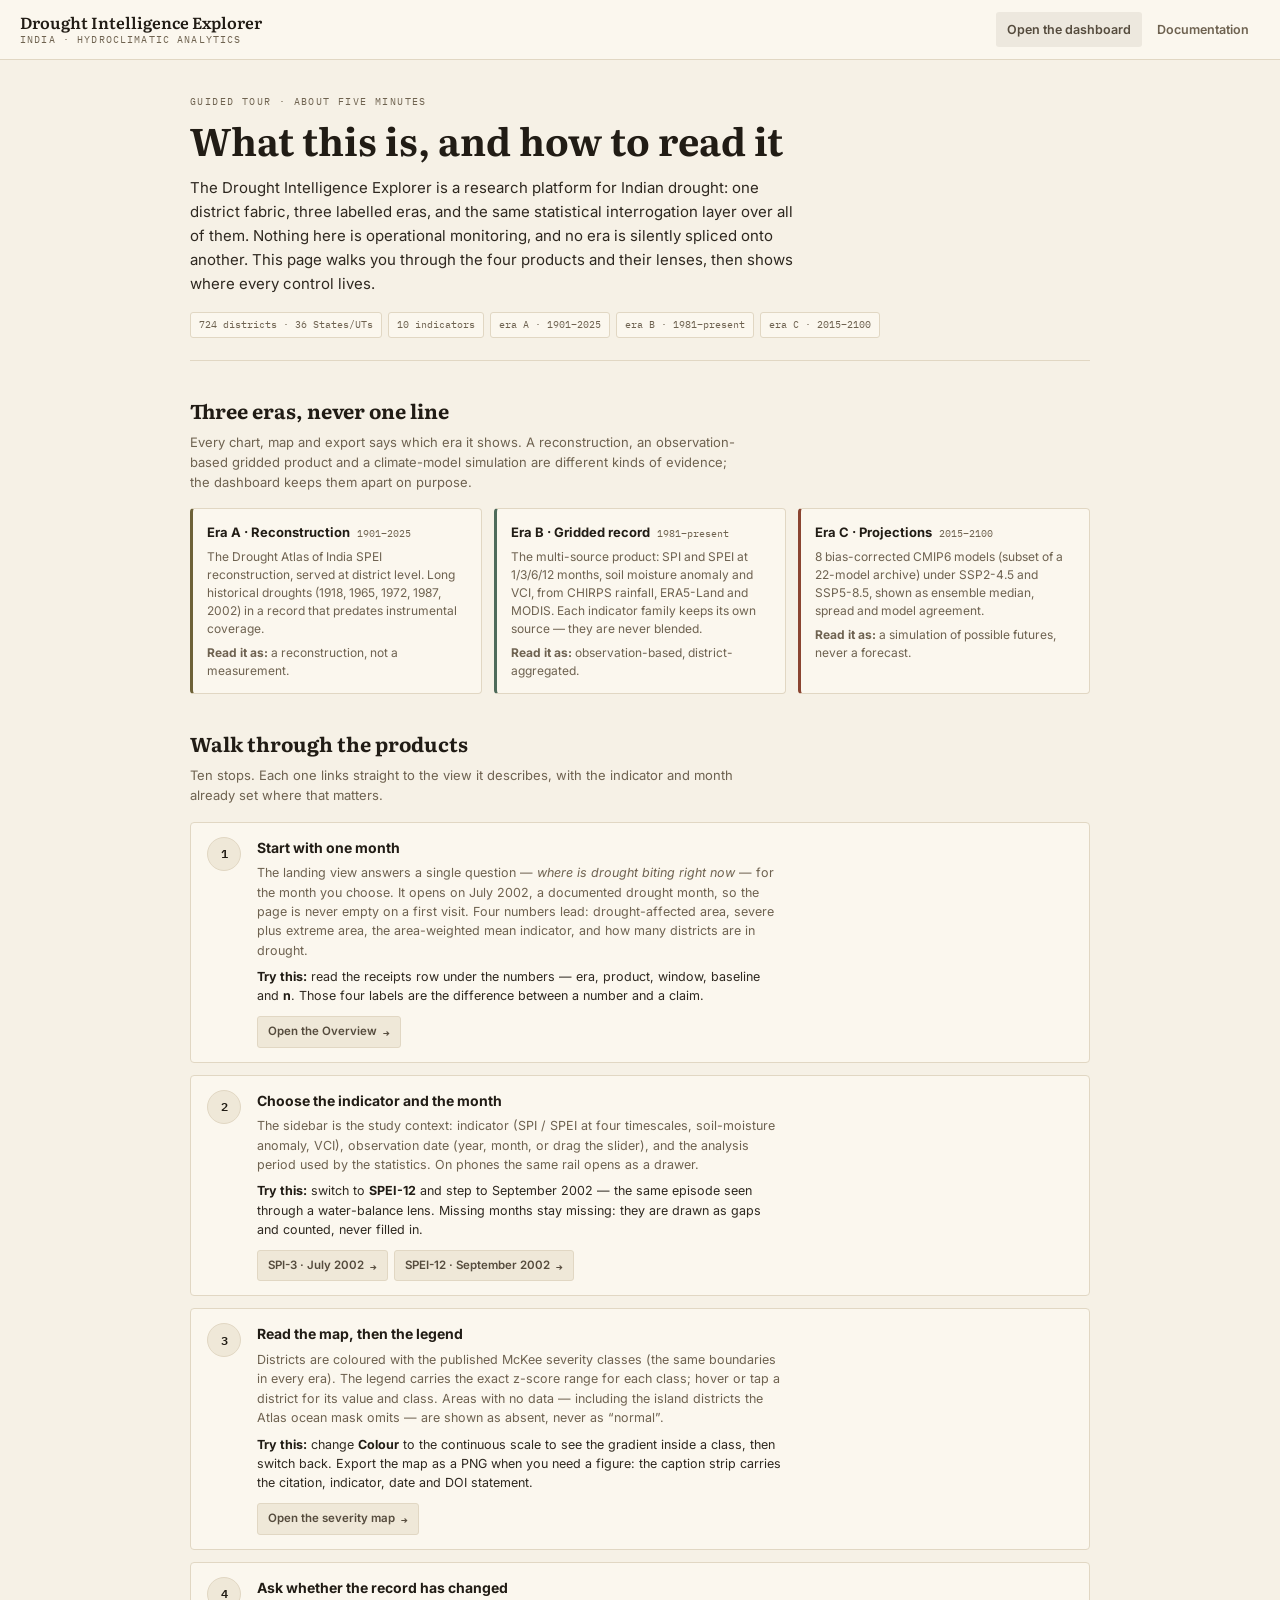
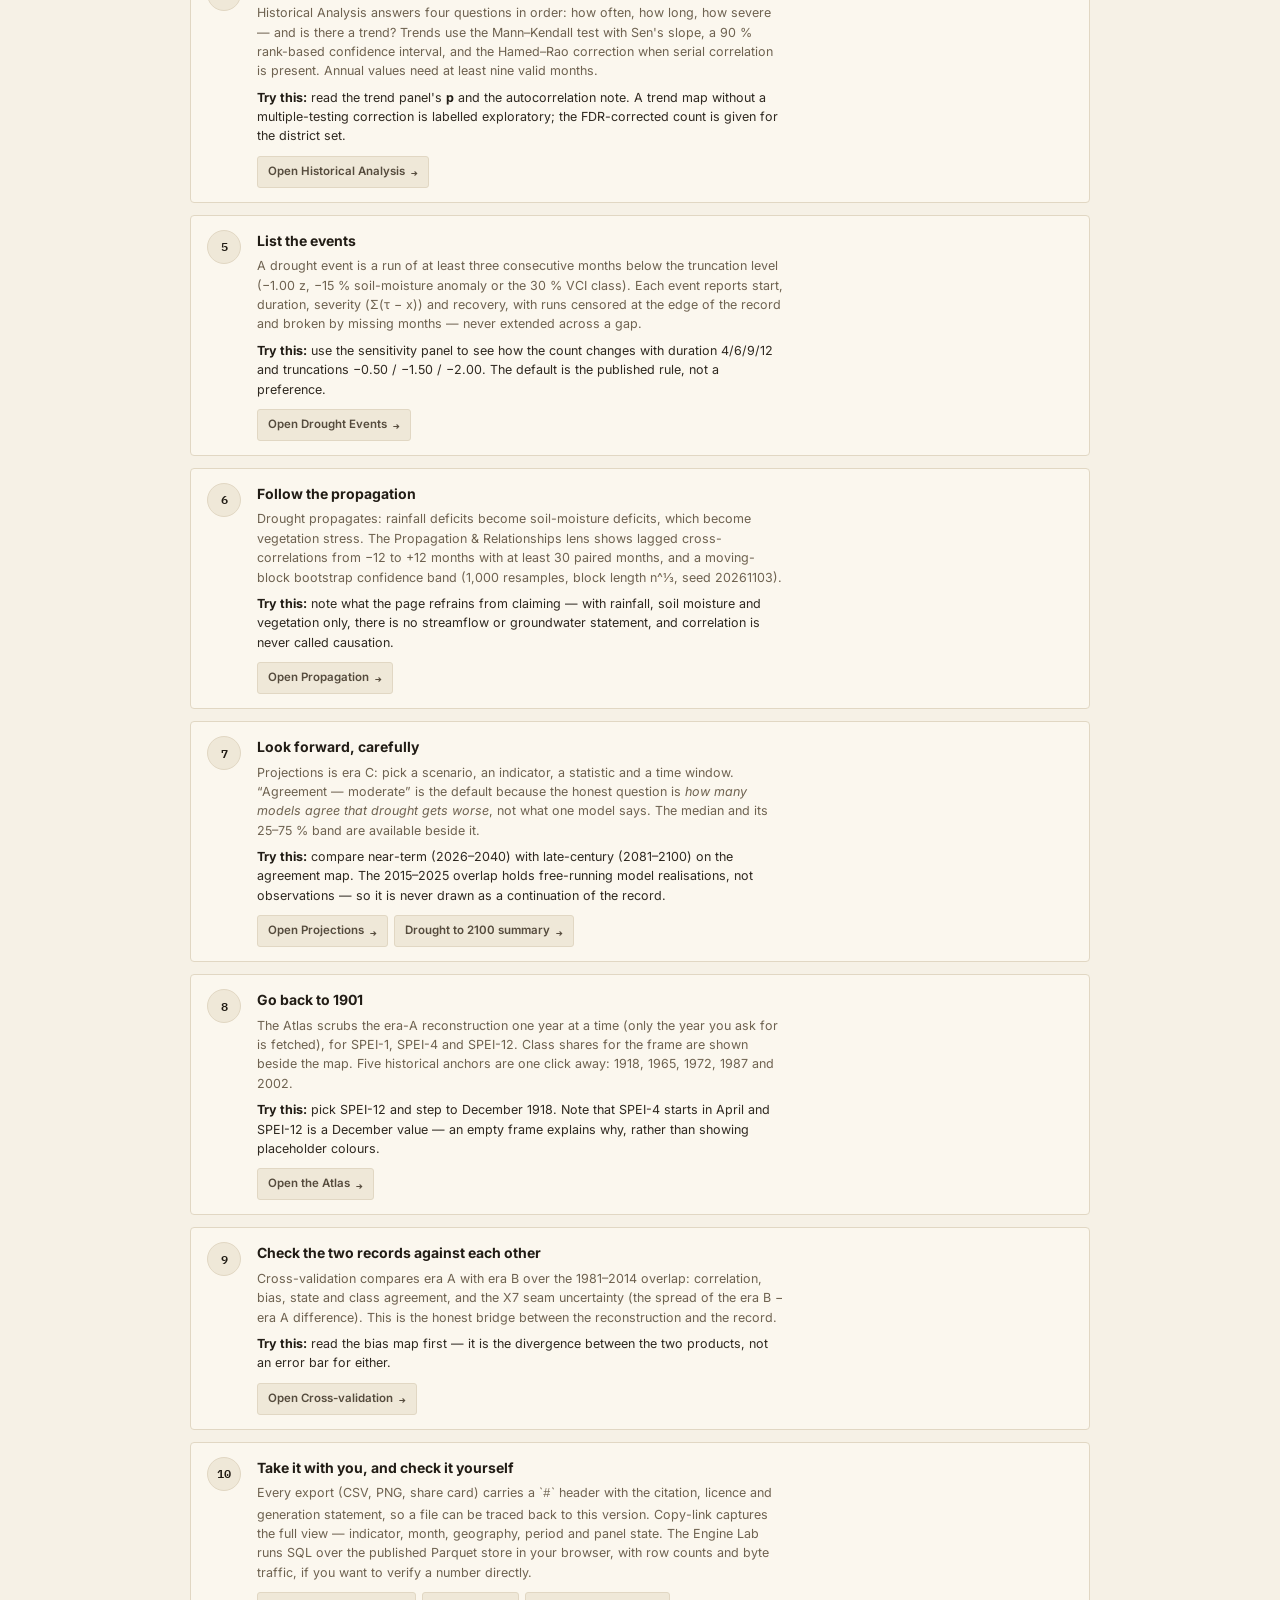
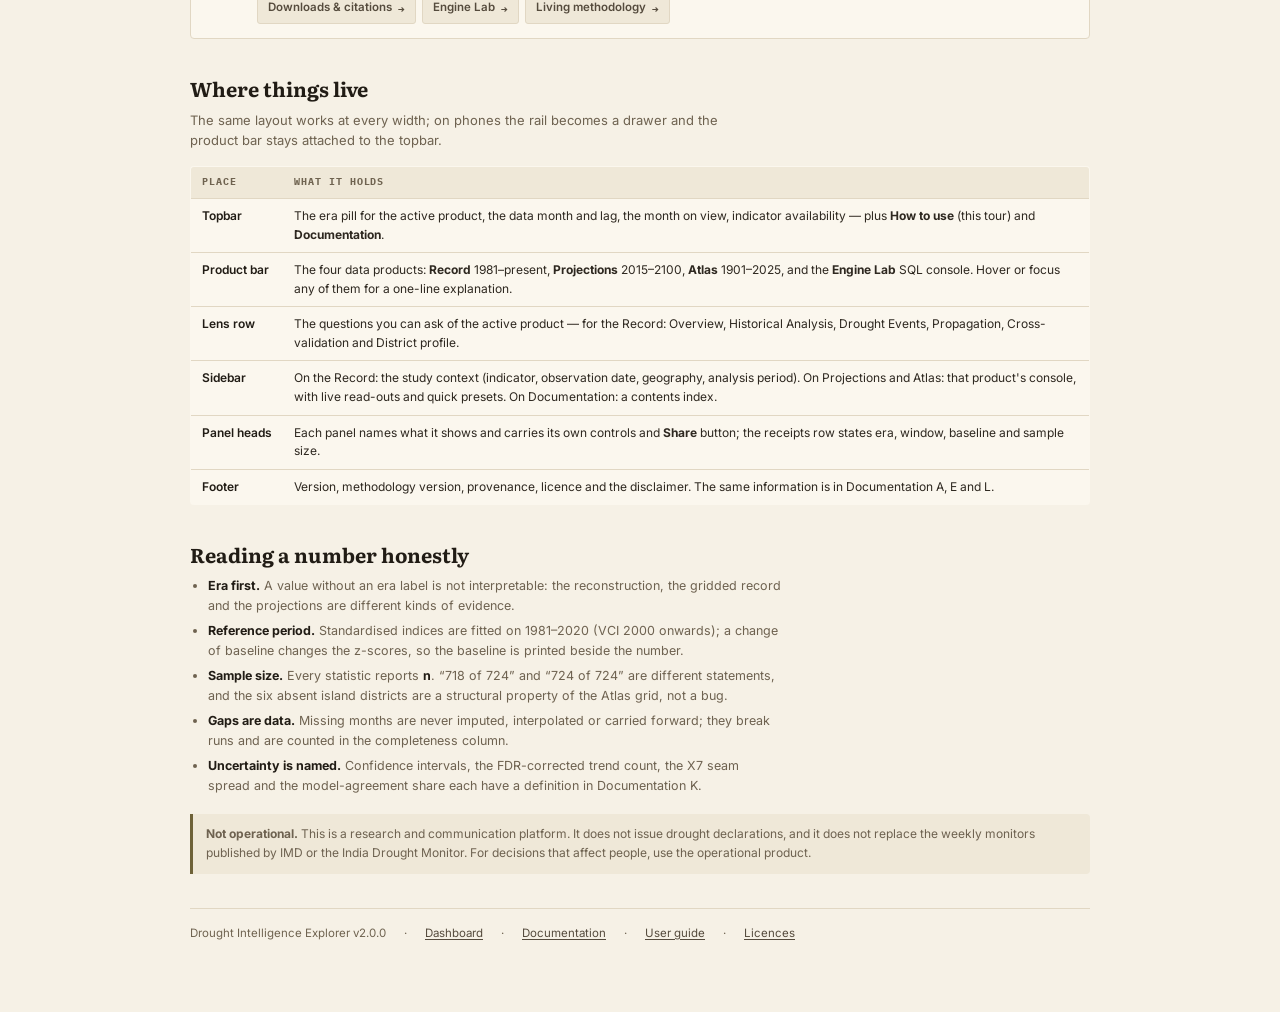
==== tour.html @ a47e1f39 "UX (session 71d): mobile topbar as a fixed 3-column grid so Tour/Docs stay on the title row" ====
<!doctype html>
<html lang="en">
  <head>
    <meta charset="utf-8" />
    <meta
      name="viewport"
      content="width=device-width, initial-scale=1, viewport-fit=cover"
    />
    <title>How to use the Drought Intelligence Explorer — guided tour</title>
    <meta
      name="description"
      content="A five-minute guided tour of the Drought Intelligence Explorer: the three labelled eras, the four products and their lenses, where every control lives, and how to read a number honestly."
    />
    <meta
      name="author"
      content="Ankit Deshmukh, Ph.D. — Pandit Deendayal Energy University"
    />
    <meta name="theme-color" content="#F6F1E6" />
    <link rel="icon" type="image/svg+xml" href="assets/images/favicon.svg" />
    <link rel="preconnect" href="https://fonts.googleapis.com" />
    <link rel="preconnect" href="https://fonts.gstatic.com" crossorigin />
    <link
      href="https://fonts.googleapis.com/css2?family=Inter:wght@400;500;600;700&family=IBM+Plex+Mono:wght@400;500&family=Literata:ital,opsz,wght@0,7..72,400..700;1,7..72,400&display=swap"
      rel="stylesheet"
    />
    <link rel="stylesheet" href="assets/css/style.css?v=2026-11-24i" />
    <style>
      /* Tour-only layout. Tokens, type and colours come from style.css so the
         tour reads as the same product, not a brochure. */
      body.tour-page {
        background: var(--paper, #f6f1e6);
        color: var(--ink);
      }
      .tour-top {
        position: sticky;
        top: 0;
        z-index: 10;
        display: flex;
        align-items: center;
        gap: 14px;
        min-height: 60px;
        padding: 0 20px;
        background: var(--surface);
        border-bottom: 1px solid var(--hairline);
      }
      .tour-brand {
        display: flex;
        flex-direction: column;
        gap: 2px;
        line-height: 1.2;
        text-decoration: none;
        color: inherit;
      }
      .tour-brand b {
        font-family: var(--font-display, var(--serif));
        font-size: 16px;
        font-weight: 600;
        color: var(--ink-strong);
      }
      .tour-brand span {
        font-family: var(--mono);
        font-size: 9.5px;
        letter-spacing: 0.12em;
        text-transform: uppercase;
        color: var(--ink-faint);
      }
      .tour-top nav {
        margin-left: auto;
        display: flex;
        align-items: center;
        gap: 4px;
        flex-wrap: wrap;
        justify-content: flex-end;
      }
      .tour-top nav a {
        padding: 8px 11px;
        border-radius: 3px;
        font-size: 12.5px;
        font-weight: 600;
        color: var(--ink-soft);
        text-decoration: none;
      }
      .tour-top nav a:hover {
        background: var(--accent-soft);
        color: var(--accent-ink);
      }
      .tour-top nav a.primary {
        background: var(--accent-soft);
        color: var(--accent-ink);
      }
      .tour {
        max-width: 940px;
        margin: 0 auto;
        padding: 34px 20px 72px;
      }
      .tour-hero {
        padding-bottom: 22px;
        border-bottom: 1px solid var(--hairline);
      }
      .tour-kicker {
        font-family: var(--mono);
        font-size: 10px;
        letter-spacing: 0.14em;
        text-transform: uppercase;
        color: var(--ink-faint);
      }
      .tour h1 {
        font-family: var(--font-display, var(--serif));
        font-size: clamp(26px, 4vw, 38px);
        line-height: 1.15;
        margin: 8px 0 10px;
        color: var(--ink-strong);
        text-wrap: balance;
      }
      .tour-lead {
        font-size: 15px;
        line-height: 1.6;
        max-width: 68ch;
        color: var(--ink);
        text-wrap: pretty;
      }
      .tour-facts {
        display: flex;
        flex-wrap: wrap;
        gap: 6px;
        margin-top: 16px;
      }
      .tour-fact {
        font-family: var(--mono);
        font-size: 10px;
        padding: 4px 8px;
        border: 1px solid var(--hairline);
        border-radius: 3px;
        background: var(--surface);
        color: var(--ink-soft);
      }
      .tour-h2 {
        font-family: var(--font-display, var(--serif));
        font-size: 20px;
        margin: 34px 0 6px;
        color: var(--ink-strong);
      }
      .tour-sub {
        font-size: 13px;
        line-height: 1.55;
        color: var(--ink-soft);
        max-width: 70ch;
        margin: 0 0 16px;
      }
      /* eras */
      .era-grid {
        display: grid;
        grid-template-columns: repeat(auto-fit, minmax(240px, 1fr));
        gap: 12px;
      }
      .era-card {
        background: var(--surface);
        border: 1px solid var(--hairline);
        border-left: 3px solid var(--era, var(--accent));
        border-radius: var(--radius);
        padding: 13px 14px;
      }
      .era-card h3 {
        display: flex;
        align-items: baseline;
        gap: 7px;
        margin: 0 0 6px;
        font-size: 13px;
        color: var(--ink-strong);
      }
      .era-card .yrs {
        font-family: var(--mono);
        font-size: 10px;
        font-weight: 400;
        color: var(--ink-faint);
      }
      .era-card p {
        margin: 0;
        font-size: 12px;
        line-height: 1.5;
        color: var(--ink-soft);
      }
      .era-card p + p {
        margin-top: 6px;
      }
      /* steps */
      .steps {
        display: grid;
        gap: 12px;
        counter-reset: step;
      }
      .step {
        display: grid;
        grid-template-columns: 38px 1fr;
        gap: 12px;
        padding: 14px 16px;
        background: var(--surface);
        border: 1px solid var(--hairline);
        border-radius: var(--radius);
      }
      .step-n {
        counter-increment: step;
        display: flex;
        align-items: center;
        justify-content: center;
        width: 34px;
        height: 34px;
        border-radius: 50%;
        background: var(--surface-2);
        border: 1px solid var(--hairline);
        font-family: var(--mono);
        font-size: 12px;
        font-weight: 600;
        color: var(--ink-strong);
      }
      .step-n::before {
        content: counter(step);
      }
      .step h3 {
        margin: 0 0 5px;
        font-size: 14px;
        color: var(--ink-strong);
      }
      .step p {
        margin: 0;
        font-size: 12.5px;
        line-height: 1.55;
        color: var(--ink-soft);
        max-width: 66ch;
      }
      .step-try {
        margin-top: 7px !important;
        color: var(--ink) !important;
      }
      .step-try b {
        color: var(--ink-strong);
      }
      .step-links {
        display: flex;
        flex-wrap: wrap;
        gap: 6px;
        margin-top: 10px;
      }
      .step-links a {
        display: inline-flex;
        align-items: center;
        gap: 6px;
        padding: 6px 10px;
        border: 1px solid var(--hairline);
        border-radius: 3px;
        background: var(--surface-2);
        color: var(--accent-ink);
        font-size: 11.5px;
        font-weight: 600;
        text-decoration: none;
      }
      .step-links a:hover {
        background: var(--accent-soft);
        border-color: var(--accent-line, var(--hairline));
      }
      .step-links a::after {
        content: "→";
        font-family: var(--mono);
        font-size: 11px;
      }
      /* tables and lists */
      .tour-table {
        width: 100%;
        border-collapse: collapse;
        font-size: 12px;
        background: var(--surface);
        border: 1px solid var(--hairline);
        border-radius: var(--radius);
        overflow: hidden;
      }
      .tour-table th,
      .tour-table td {
        text-align: left;
        vertical-align: top;
        padding: 8px 11px;
        border-bottom: 1px solid var(--hairline);
      }
      .tour-table th {
        font-family: var(--mono);
        font-size: 9.5px;
        letter-spacing: 0.1em;
        text-transform: uppercase;
        color: var(--ink-faint);
        background: var(--surface-2);
      }
      .tour-table tr:last-child td {
        border-bottom: 0;
      }
      .tour-table td:first-child {
        font-weight: 600;
        color: var(--ink-strong);
        white-space: nowrap;
      }
      .tour-list {
        margin: 0;
        padding-left: 18px;
        font-size: 12.5px;
        line-height: 1.6;
        color: var(--ink-soft);
        max-width: 74ch;
      }
      .tour-list li + li {
        margin-top: 5px;
      }
      .tour-list b {
        color: var(--ink-strong);
      }
      .tour-note {
        margin-top: 18px;
        padding: 11px 13px;
        border-left: 3px solid var(--era-a, #6e6238);
        background: var(--surface-2);
        border-radius: 0 var(--radius) var(--radius) 0;
        font-size: 12px;
        line-height: 1.55;
        color: var(--ink-soft);
      }
      .tour-foot {
        margin-top: 34px;
        padding-top: 16px;
        border-top: 1px solid var(--hairline);
        display: flex;
        flex-wrap: wrap;
        gap: 10px 18px;
        align-items: center;
        font-size: 11.5px;
        color: var(--ink-faint);
      }
      .tour-foot a {
        color: var(--accent-ink);
      }
      @media (max-width: 620px) {
        .tour-top {
          flex-wrap: wrap;
          padding: 8px 14px;
        }
        .tour-top nav {
          width: 100%;
          justify-content: flex-start;
        }
        .tour {
          padding: 22px 14px 54px;
        }
        .step {
          grid-template-columns: 30px 1fr;
          padding: 12px;
        }
        .step-n {
          width: 28px;
          height: 28px;
          font-size: 11px;
        }
      }
    </style>
  </head>
  <body class="tour-page">
    <a class="skip-link" href="#tour">Skip to the tour</a>

    <header class="tour-top">
      <a class="tour-brand" href="index.html">
        <b>Drought Intelligence Explorer</b>
        <span>India · Hydroclimatic Analytics</span>
      </a>
      <nav aria-label="Tour navigation">
        <a class="primary" href="index.html">Open the dashboard</a>
        <a href="index.html#data">Documentation</a>
      </nav>
    </header>

    <main class="tour" id="tour">
      <div class="tour-hero">
        <div class="tour-kicker">Guided tour · about five minutes</div>
        <h1>What this is, and how to read it</h1>
        <p class="tour-lead">
          The Drought Intelligence Explorer is a research platform for Indian
          drought: one district fabric, three labelled eras, and the same
          statistical interrogation layer over all of them. Nothing here is
          operational monitoring, and no era is silently spliced onto another.
          This page walks you through the four products and their lenses, then
          shows where every control lives.
        </p>
        <div class="tour-facts">
          <span class="tour-fact">724 districts · 36 States/UTs</span>
          <span class="tour-fact">10 indicators</span>
          <span class="tour-fact">era A · 1901–2025</span>
          <span class="tour-fact">era B · 1981–present</span>
          <span class="tour-fact">era C · 2015–2100</span>
        </div>
      </div>

      <h2 class="tour-h2">Three eras, never one line</h2>
      <p class="tour-sub">
        Every chart, map and export says which era it shows. A reconstruction, an
        observation-based gridded product and a climate-model simulation are
        different kinds of evidence; the dashboard keeps them apart on purpose.
      </p>
      <div class="era-grid">
        <div class="era-card" style="--era: #6e6238">
          <h3>Era A · Reconstruction <span class="yrs">1901–2025</span></h3>
          <p>
            The Drought Atlas of India SPEI reconstruction, served at district
            level. Long historical droughts (1918, 1965, 1972, 1987, 2002) in a
            record that predates instrumental coverage.
          </p>
          <p><b>Read it as:</b> a reconstruction, not a measurement.</p>
        </div>
        <div class="era-card" style="--era: #4e6b5a">
          <h3>Era B · Gridded record <span class="yrs">1981–present</span></h3>
          <p>
            The multi-source product: SPI and SPEI at 1/3/6/12 months, soil
            moisture anomaly and VCI, from CHIRPS rainfall, ERA5-Land and MODIS.
            Each indicator family keeps its own source — they are never blended.
          </p>
          <p><b>Read it as:</b> observation-based, district-aggregated.</p>
        </div>
        <div class="era-card" style="--era: #8a4430">
          <h3>Era C · Projections <span class="yrs">2015–2100</span></h3>
          <p>
            8 bias-corrected CMIP6 models (subset of a 22-model archive) under SSP2-4.5 and SSP5-8.5, shown as
            ensemble median, spread and model agreement.
          </p>
          <p><b>Read it as:</b> a simulation of possible futures, never a forecast.</p>
        </div>
      </div>

      <h2 class="tour-h2">Walk through the products</h2>
      <p class="tour-sub">
        Ten stops. Each one links straight to the view it describes, with the
        indicator and month already set where that matters.
      </p>

      <div class="steps">
        <article class="step">
          <div class="step-n" aria-hidden="true"></div>
          <div>
            <h3>Start with one month</h3>
            <p>
              The landing view answers a single question — <i>where is drought
              biting right now</i> — for the month you choose. It opens on July
              2002, a documented drought month, so the page is never empty on a
              first visit. Four numbers lead: drought-affected area, severe plus
              extreme area, the area-weighted mean indicator, and how many
              districts are in drought.
            </p>
            <p class="step-try">
              <b>Try this:</b> read the receipts row under the numbers — era,
              product, window, baseline and <b>n</b>. Those four labels are the
              difference between a number and a claim.
            </p>
            <div class="step-links">
              <a href="index.html#overview">Open the Overview</a>
            </div>
          </div>
        </article>

        <article class="step">
          <div class="step-n" aria-hidden="true"></div>
          <div>
            <h3>Choose the indicator and the month</h3>
            <p>
              The sidebar is the study context: indicator (SPI / SPEI at four
              timescales, soil-moisture anomaly, VCI), observation date (year,
              month, or drag the slider), and the analysis period used by the
              statistics. On phones the same rail opens as a drawer.
            </p>
            <p class="step-try">
              <b>Try this:</b> switch to <b>SPEI-12</b> and step to September
              2002 — the same episode seen through a water-balance lens. Missing
              months stay missing: they are drawn as gaps and counted, never
              filled in.
            </p>
            <div class="step-links">
              <a href="index.html#overview?ind=spi_3&amp;date=2002-07">SPI-3 · July 2002</a>
              <a href="index.html#overview?ind=spei_12&amp;date=2002-09">SPEI-12 · September 2002</a>
            </div>
          </div>
        </article>

        <article class="step">
          <div class="step-n" aria-hidden="true"></div>
          <div>
            <h3>Read the map, then the legend</h3>
            <p>
              Districts are coloured with the published McKee severity classes
              (the same boundaries in every era). The legend carries the exact
              z-score range for each class; hover or tap a district for its value
              and class. Areas with no data — including the island districts the
              Atlas ocean mask omits — are shown as absent, never as “normal”.
            </p>
            <p class="step-try">
              <b>Try this:</b> change <b>Colour</b> to the continuous scale to see
              the gradient inside a class, then switch back. Export the map as a
              PNG when you need a figure: the caption strip carries the citation,
              indicator, date and DOI statement.
            </p>
            <div class="step-links">
              <a href="index.html#overview?ind=spei_12&amp;date=2002-09">Open the severity map</a>
            </div>
          </div>
        </article>

        <article class="step">
          <div class="step-n" aria-hidden="true"></div>
          <div>
            <h3>Ask whether the record has changed</h3>
            <p>
              Historical Analysis answers four questions in order: how often,
              how long, how severe — and is there a trend? Trends use the
              Mann–Kendall test with Sen's slope, a 90 % rank-based confidence
              interval, and the Hamed–Rao correction when serial correlation is
              present. Annual values need at least nine valid months.
            </p>
            <p class="step-try">
              <b>Try this:</b> read the trend panel's <b>p</b> and the
              autocorrelation note. A trend map without a multiple-testing
              correction is labelled exploratory; the FDR-corrected count is given
              for the district set.
            </p>
            <div class="step-links">
              <a href="index.html#historical">Open Historical Analysis</a>
            </div>
          </div>
        </article>

        <article class="step">
          <div class="step-n" aria-hidden="true"></div>
          <div>
            <h3>List the events</h3>
            <p>
              A drought event is a run of at least three consecutive months below
              the truncation level (−1.00 z, −15 % soil-moisture anomaly or the
              30 % VCI class). Each event reports start, duration, severity
              (Σ(τ − x)) and recovery, with runs censored at the edge of the
              record and broken by missing months — never extended across a gap.
            </p>
            <p class="step-try">
              <b>Try this:</b> use the sensitivity panel to see how the count
              changes with duration 4/6/9/12 and truncations −0.50 / −1.50 /
              −2.00. The default is the published rule, not a preference.
            </p>
            <div class="step-links">
              <a href="index.html#events">Open Drought Events</a>
            </div>
          </div>
        </article>

        <article class="step">
          <div class="step-n" aria-hidden="true"></div>
          <div>
            <h3>Follow the propagation</h3>
            <p>
              Drought propagates: rainfall deficits become soil-moisture deficits,
              which become vegetation stress. The Propagation &amp; Relationships
              lens shows
              lagged cross-correlations from −12 to +12 months with at least 30
              paired months, and a moving-block bootstrap confidence band (1,000
              resamples, block length n^⅓, seed 20261103).
            </p>
            <p class="step-try">
              <b>Try this:</b> note what the page refrains from claiming — with
              rainfall, soil moisture and vegetation only, there is no streamflow
              or groundwater statement, and correlation is never called causation.
            </p>
            <div class="step-links">
              <a href="index.html#propagation">Open Propagation</a>
            </div>
          </div>
        </article>

        <article class="step">
          <div class="step-n" aria-hidden="true"></div>
          <div>
            <h3>Look forward, carefully</h3>
            <p>
              Projections is era C: pick a scenario, an indicator, a statistic
              and a time window. “Agreement — moderate” is the default because the
              honest question is <i>how many models agree that drought gets
              worse</i>, not what one model says. The median and its 25–75 % band
              are available beside it.
            </p>
            <p class="step-try">
              <b>Try this:</b> compare near-term (2026–2040) with late-century
              (2081–2100) on the agreement map. The 2015–2025 overlap holds
              free-running model realisations, not observations — so it is never
              drawn as a continuation of the record.
            </p>
            <div class="step-links">
              <a href="index.html#projections">Open Projections</a>
              <a href="index.html#summary">Drought to 2100 summary</a>
            </div>
          </div>
        </article>

        <article class="step">
          <div class="step-n" aria-hidden="true"></div>
          <div>
            <h3>Go back to 1901</h3>
            <p>
              The Atlas scrubs the era-A reconstruction one year at a time (only
              the year you ask for is fetched), for SPEI-1, SPEI-4 and SPEI-12.
              Class shares for the frame are shown beside the map. Five historical
              anchors are one click away: 1918, 1965, 1972, 1987 and 2002.
            </p>
            <p class="step-try">
              <b>Try this:</b> pick SPEI-12 and step to December 1918. Note that
              SPEI-4 starts in April and SPEI-12 is a December value — an empty
              frame explains why, rather than showing placeholder colours.
            </p>
            <div class="step-links">
              <a href="index.html#atlas">Open the Atlas</a>
            </div>
          </div>
        </article>

        <article class="step">
          <div class="step-n" aria-hidden="true"></div>
          <div>
            <h3>Check the two records against each other</h3>
            <p>
              Cross-validation compares era A with era B over the 1981–2014
              overlap: correlation, bias, state and class agreement, and the X7
              seam uncertainty (the spread of the era B − era A difference). This
              is the honest bridge between the reconstruction and the record.
            </p>
            <p class="step-try">
              <b>Try this:</b> read the bias map first — it is the divergence
              between the two products, not an error bar for either.
            </p>
            <div class="step-links">
              <a href="index.html#crossval">Open Cross-validation</a>
            </div>
          </div>
        </article>

        <article class="step">
          <div class="step-n" aria-hidden="true"></div>
          <div>
            <h3>Take it with you, and check it yourself</h3>
            <p>
              Every export (CSV, PNG, share card) carries a `<code>#</code>`
              header with the citation, licence and generation statement, so a
              file can be traced back to this version. Copy-link captures the full
              view — indicator, month, geography, period and panel state. The
              Engine Lab runs SQL over the published Parquet store in your
              browser, with row counts and byte traffic, if you want to verify a
              number directly.
            </p>
            <div class="step-links">
              <a href="index.html#data/doc-g-downloads">Downloads &amp; citations</a>
              <a href="index.html#engine">Engine Lab</a>
              <a href="index.html#data/doc-k-methodology">Living methodology</a>
            </div>
          </div>
        </article>
      </div>

      <h2 class="tour-h2" id="where">Where things live</h2>
      <p class="tour-sub">
        The same layout works at every width; on phones the rail becomes a
        drawer and the product bar stays attached to the topbar.
      </p>
      <table class="tour-table">
        <thead>
          <tr>
            <th scope="col">Place</th>
            <th scope="col">What it holds</th>
          </tr>
        </thead>
        <tbody>
          <tr>
            <td>Topbar</td>
            <td>
              The era pill for the active product, the data month and lag, the
              month on view, indicator availability — plus <b>How to use</b>
              (this tour) and <b>Documentation</b>.
            </td>
          </tr>
          <tr>
            <td>Product bar</td>
            <td>
              The four data products: <b>Record</b> 1981–present,
              <b>Projections</b> 2015–2100, <b>Atlas</b> 1901–2025, and the
              <b>Engine Lab</b> SQL console. Hover or focus any of them for a
              one-line explanation.
            </td>
          </tr>
          <tr>
            <td>Lens row</td>
            <td>
              The questions you can ask of the active product — for the Record:
              Overview, Historical Analysis, Drought Events, Propagation,
              Cross-validation and District profile.
            </td>
          </tr>
          <tr>
            <td>Sidebar</td>
            <td>
              On the Record: the study context (indicator, observation date,
              geography, analysis period). On Projections and Atlas: that
              product's console, with live read-outs and quick presets. On
              Documentation: a contents index.
            </td>
          </tr>
          <tr>
            <td>Panel heads</td>
            <td>
              Each panel names what it shows and carries its own controls and
              <b>Share</b> button; the receipts row states era, window, baseline
              and sample size.
            </td>
          </tr>
          <tr>
            <td>Footer</td>
            <td>
              Version, methodology version, provenance, licence and the
              disclaimer. The same information is in Documentation A, E and L.
            </td>
          </tr>
        </tbody>
      </table>

      <h2 class="tour-h2" id="honestly">Reading a number honestly</h2>
      <ul class="tour-list">
        <li>
          <b>Era first.</b> A value without an era label is not interpretable: the
          reconstruction, the gridded record and the projections are different
          kinds of evidence.
        </li>
        <li>
          <b>Reference period.</b> Standardised indices are fitted on
          1981–2020 (VCI 2000 onwards); a change of baseline changes the z-scores,
          so the baseline is printed beside the number.
        </li>
        <li>
          <b>Sample size.</b> Every statistic reports <b>n</b>. “718 of 724” and
          “724 of 724” are different statements, and the six absent island
          districts are a structural property of the Atlas grid, not a bug.
        </li>
        <li>
          <b>Gaps are data.</b> Missing months are never imputed, interpolated or
          carried forward; they break runs and are counted in the completeness
          column.
        </li>
        <li>
          <b>Uncertainty is named.</b> Confidence intervals, the FDR-corrected
          trend count, the X7 seam spread and the model-agreement share each have
          a definition in Documentation K.
        </li>
      </ul>

      <div class="tour-note">
        <b>Not operational.</b> This is a research and communication platform. It
        does not issue drought declarations, and it does not replace the weekly
        monitors published by IMD or the India Drought Monitor. For decisions
        that affect people, use the operational product.
      </div>

      <div class="tour-foot">
        <span>Drought Intelligence Explorer v2.0.0</span>
        <span>·</span>
        <a href="index.html">Dashboard</a>
        <span>·</span>
        <a href="index.html#data">Documentation</a>
        <span>·</span>
        <a href="index.html#data/doc-i-guide">User guide</a>
        <span>·</span>
        <a href="index.html#data/doc-l-governance">Licences</a>
      </div>
    </main>
  </body>
</html>
---- assets/css/style.css ----
/* ===========================================================================
   Drought Intelligence Explorer — design system
   Sepia Paper: a warm, archival reading surface for a scientific record.
   Paper base · warm ink ramp · one accent per view · tone instead of shadow.
   Palette tokens follow docs/v2/05-decision-register.md (D10) and the
   Drought Explorer theme showcase. Severity colours are data, not theme:
   they stay identical under every accent (R9).
   =========================================================================== */

:root {
  /* --- Paper surfaces (the 60 %) ---------------------------------------- */
  --paper: #f6f1e6; /* page base                                    */
  --surface: #fbf7ee; /* panels, cards, topbar                        */
  --surface-2: #efe8d8; /* control rail, wells, table stripes          */
  --surface-3: #e8dfcc; /* pressed / selected wells                    */
  --hairline: #e1d7c3; /* 1px rules everywhere                        */
  --hairline-strong: #cfc2a8; /* emphasised borders, inputs           */

  /* --- Warm ink ramp (the 30 %) ----------------------------------------- */
  --ink: #2e2820; /* body text                                  */
  --ink-strong: #211c15; /* headings, display                     */
  --ink-soft: #6e6250; /* secondary text, labels                  */
  --ink-faint: #6f6350; /* meta, captions, placeholders — ≥ 4.5:1 on paper */
  --on-accent: #fbf7ee;

  /* --- Semantic status (the 10 %) --------------------------------------- */
  --ok: #4a7a5a;
  --warn: #b08947;
  --danger: #a6452f;
  --red: #a6452f;
  --amber-bg: #f5ead0;
  --amber-ink: #7a5a21;
  --amber-line: #ddc795;

  /* --- Severity ramp — DATA, never re-themed ---------------------------- *
   * Luminance-ordered so the ramp still reads in grayscale. Shared by maps,
   * legends, chips and class swatches; accent changes never touch it. */
  --sev-none: #e8e1d2;
  --sev-d0: #e6d3a8;
  --sev-d1: #d9a75e;
  --sev-d2: #c97f3f;
  --sev-d3: #b0512e;
  --sev-d4: #8a2f1d;
  --sev-wet1: #d3dfc9;
  --sev-wet2: #a9c2a0;

  /* severity aliases used by legacy components */
  --sev: #8a2f1d;
  --mod: #c97f3f;
  --mild: #d9a75e;
  --wet: #3f6b55;

  /* --- Back-compat aliases (pre-M10 components read these) -------------- */
  --navy: #2e2820;
  --navy-2: #3a3227;
  --navy-3: #211c15;
  --navy-line: #e1d7c3;
  --bg: var(--paper);
  --panel: var(--surface);
  --ink-2: var(--ink-soft);
  --border: var(--hairline);
  --border-2: var(--hairline-strong);
  /* Fallback only: body re-declares --focus from the active surface accent
   * (see the accent block just below), so the ring is never a blue default. */
  --focus: #6e6250;

  --shadow:
    0 1px 1px rgba(62, 52, 38, 0.04),
    0 1px 4px rgba(62, 52, 38, 0.035);
  --radius: 4px;
  --radius-lg: 6px;
  /* --- Type system (M10.3b/M10.3c) --------------------------------------- *
   * Three voices, three jobs: Inter carries the dense analytical UI,
   * Literata is the editorial voice (display headings, key figures,
   * long-form reading). Literata was designed for screen reading: large
   * x-height, open apertures, quiet personality — it holds a 19 px title and
   * 13.5 px prose without the cramped rhythm of a print display serif.
   * IBM Plex Mono carries data, units and timestamps. */
  --font:
    "Inter", "IBM Plex Sans", -apple-system, BlinkMacSystemFont, "Segoe UI",
    Roboto, Arial, sans-serif;
  --serif:
    "Literata", "Source Serif 4", "Iowan Old Style", "Palatino Linotype",
    "Book Antiqua", Palatino, Georgia, "Times New Roman", serif;
  --mono:
    "IBM Plex Mono", ui-monospace, SFMono-Regular, Menlo, Consolas, monospace;
  --font-display: var(--serif);
  --font-reading: var(--serif);
  --font-ui: var(--font);
  --sidebar-w: 286px;
  --topbar-h: 64px;
}

/* --- One accent per surface (D22) --------------------------------------- *
 * The chrome takes its colour from the surface you are on. Every product and
 * lens owns one muted identity hue (`--ws`, declared from `data-tab` and
 * `data-lens` further down), and the accent aliases that hue. There is no
 * user-selectable theme: a chrome colour is a location, not a preference.
 * Data colour — the severity ramp plus the era and product identities — is a
 * separate token family and is never derived from `--accent` (R2/R9/D10). */
body {
  --accent: var(--ws);
  --accent-ink: var(--ws-ink);
  --accent-soft: var(--ws-soft);
  --accent-line: var(--ws-line);
  --focus: var(--accent);
}

* {
  box-sizing: border-box;
}
/* The hidden attribute must always win over component display rules
   (modals use display:flex, buttons inline-flex). */
[hidden] {
  display: none !important;
}
html {
  scroll-behavior: smooth;
}
body {
  margin: 0;
  font-family: var(--font);
  font-size: 14px;
  line-height: 1.55;
  color: var(--ink);
  background: var(--bg);
  -webkit-font-smoothing: antialiased;
  -moz-osx-font-smoothing: grayscale;
  text-rendering: optimizeLegibility;
}
button {
  font-family: inherit;
  font-size: inherit;
  color: inherit;
}
.mono {
  font-family: var(--mono);
}
.small {
  font-size: 12px;
  color: var(--ink-2);
}
.sr-only,
.skip-link {
  position: absolute;
  width: 1px;
  height: 1px;
  padding: 0;
  margin: -1px;
  overflow: hidden;
  clip: rect(0 0 0 0);
  white-space: nowrap;
  border: 0;
}
.skip-link:focus {
  position: fixed;
  top: 8px;
  left: 8px;
  z-index: 300;
  width: auto;
  height: auto;
  clip: auto;
  padding: 8px 14px;
  background: var(--navy);
  color: #fff;
  border-radius: 4px;
}
:focus-visible {
  outline: 2px solid var(--focus);
  outline-offset: 2px;
}

/* ------------------------------------------------------------------ topbar */
.topbar {
  position: sticky;
  top: 0;
  z-index: 60;
  display: flex;
  align-items: center;
  gap: 18px;
  min-height: var(--topbar-h);
  padding: 0 18px;
  background: var(--panel);
  border-bottom: 1px solid var(--border);
}
/* The hamburger is a mobile-drawer control only.  Keep this selector more
   specific than `.icon-btn` (defined later), otherwise the button stays
   visible on desktop where the sidebar is always in the layout. */
.icon-btn.nav-toggle {
  display: none;
}
.brand {
  display: flex;
  align-items: center;
  gap: 11px;
  min-width: 0;
}
.brand-logo {
  flex: 0 0 auto;
  border-radius: 50%;
}
.brand-title {
  font-size: 14.5px;
  font-weight: 700;
  letter-spacing: 0.06em;
  text-transform: uppercase;
  color: var(--navy);
  white-space: nowrap;
}
.brand-sub {
  font-size: 9.5px;
  font-weight: 600;
  letter-spacing: 0.16em;
  text-transform: uppercase;
  color: var(--ink-2);
  white-space: nowrap;
}
.topnav {
  display: flex;
  align-items: center;
  gap: 2px;
  margin-left: auto;
}
.topnav button {
  border: 0;
  background: transparent;
  cursor: pointer;
  padding: 7px 11px;
  border-radius: 4px;
  font-size: 12.5px;
  font-weight: 500;
  color: var(--ink-2);
  transition:
    background 0.12s,
    color 0.12s;
}
.topnav button:hover {
  background: #EDE5D4;
  color: var(--navy);
}
.topnav button {
  white-space: nowrap;
}
.topbar-status {
  display: flex;
  align-items: center;
  gap: 6px;
  flex-wrap: wrap;
  justify-content: flex-end;
}
.chip {
  font-family: var(--mono);
  font-size: 9.5px;
  font-weight: 500;
  letter-spacing: 0.04em;
  text-transform: uppercase;
  padding: 3px 8px;
  border: 1px solid var(--border);
  border-radius: 3px;
  color: var(--ink-2);
  background: #F3EDDF;
  white-space: nowrap;
}
.chip-static {
  color: #6E6250;
  border-color: #CFC2A8;
}
.chip-demo {
  color: var(--amber-ink);
  border-color: var(--amber-line);
  background: var(--amber-bg);
}

/* ------------------------------------------------------------------ layout */
.layout {
  display: flex;
  align-items: flex-start;
  min-height: calc(100vh - var(--topbar-h) - 90px);
}

/* ----------------------------------------------------------------- sidebar */
.sidebar {
  flex: 0 0 var(--sidebar-w);
  position: sticky;
  top: var(--topbar-h);
  align-self: flex-start;
  height: calc(100vh - var(--topbar-h));
  overflow-y: auto;
  overscroll-behavior: contain;
  background: var(--navy);
  color: #2E2820;
  padding-bottom: 12px;
}
.sidebar::-webkit-scrollbar {
  width: 8px;
}
.sidebar::-webkit-scrollbar-thumb {
  background: #2c4358;
  border-radius: 4px;
}
.sidebar-head {
  display: flex;
  align-items: center;
  justify-content: space-between;
  padding: 12px 16px 10px;
  border-bottom: 1px solid var(--navy-line);
}
.sidebar-title {
  font-size: 10px;
  font-weight: 700;
  letter-spacing: 0.14em;
  text-transform: uppercase;
  color: #6E6250;
}
.sidebar-close {
  display: none;
  color: #6E6250;
}
/* sidebar footer — muted dataset summary lines */
.sidebar-foot {
  padding: 12px 16px 2px;
  margin-top: 4px;
  border-top: 1px solid var(--navy-line);
}
.sidebar-foot .foot-line {
  font-size: 10.5px;
  line-height: 1.7;
  color: #6F6350; /* deliberately dimmer than side-note: provenance metadata */
  letter-spacing: 0.01em;
}
.sidebar-foot .foot-line:first-child {
  color: #6E6250;
}

/* Buttons placed on the navy sidebar need their own light-on-dark styling;
   the default .btn / .btn-ghost (dark text, light hover) is illegible there. */
.btn.btn-sidebar {
  background: rgba(255, 255, 255, 0.1);
  color: #d5e0ea;
  border-color: #3c5570;
}
.btn.btn-sidebar:hover {
  background: rgba(255, 255, 255, 0.18);
  color: #ffffff;
  border-color: #56718c;
}
.sidebar .btn-ghost:not(.btn-sidebar) {
  background: rgba(255, 255, 255, 0.08);
  color: #d5e0ea;
  border-color: #3c5570;
}
.sidebar .btn-ghost:not(.btn-sidebar):hover {
  background: rgba(255, 255, 255, 0.16);
  color: #ffffff;
}

.side-sec {
  padding: 13px 16px 4px;
  border-bottom: 1px solid var(--navy-line);
}
.side-sec:last-of-type {
  border-bottom: 0;
}
.side-sec h2 {
  margin: 0 0 10px;
  font-size: 10px;
  font-weight: 700;
  letter-spacing: 0.13em;
  text-transform: uppercase;
  color: #6E6250;
}
.side-note {
  font-size: 11px;
  color: #6E6250;
  margin: 4px 0;
}
.side-note-inline {
  font-weight: 400;
  color: #6E6250;
  font-size: 10px;
}

.field {
  display: block;
  margin-bottom: 10px;
}
.field-row {
  display: flex;
  gap: 8px;
}
.field-row .field {
  flex: 1;
  min-width: 0;
}
.field-label {
  display: flex;
  align-items: center;
  gap: 5px;
  font-size: 10.5px;
  font-weight: 600;
  color: #6E6250;
  margin-bottom: 4px;
  letter-spacing: 0.02em;
}
select,
input[type="search"] {
  width: 100%;
  appearance: none;
  -webkit-appearance: none;
  background: #1d3450;
  color: #E4DAC6;
  border: 1px solid #2e4660;
  border-radius: 4px;
  padding: 7px 24px 7px 9px;
  font-size: 12.5px;
  font-family: var(--font);
  background-image: url("data:image/svg+xml;charset=UTF-8,%3Csvg xmlns='http://www.w3.org/2000/svg' width='10' height='6' viewBox='0 0 10 6'%3E%3Cpath d='M1 1l4 4 4-4' fill='none' stroke='%238FA3BA' stroke-width='1.5'/%3E%3C/svg%3E");
  background-repeat: no-repeat;
  background-position: right 9px center;
  cursor: pointer;
}
select:focus-visible {
  outline: 2px solid var(--focus);
  outline-offset: 1px;
}
select:disabled {
  opacity: 0.45;
  cursor: not-allowed;
}
input[type="range"] {
  width: 100%;
  accent-color: var(--accent);
  cursor: pointer;
  margin: 6px 0 2px;
}
.field-divider {
  height: 1px;
  background: var(--navy-line);
  margin: 6px 0 12px;
}

/* indicator radio list */
.ind-list {
  display: flex;
  flex-direction: column;
  gap: 2px;
}
.ind-group-label {
  font-size: 9.5px;
  font-weight: 700;
  letter-spacing: 0.1em;
  text-transform: uppercase;
  color: #6F6350;
  margin: 8px 0 3px;
}
.ind-opt {
  position: relative;
  display: flex;
  align-items: center;
}
.ind-opt input {
  position: absolute;
  opacity: 0;
  width: 100%;
  height: 100%;
  margin: 0;
  cursor: pointer;
}
.ind-opt .ind-body {
  display: flex;
  align-items: center;
  justify-content: space-between;
  gap: 8px;
  width: 100%;
  padding: 6px 9px;
  border-radius: 4px;
  border: 1px solid transparent;
  cursor: pointer;
  transition: background 0.1s;
}
.ind-opt .ind-body:hover {
  background: #1d3450;
}
.ind-opt input:checked + .ind-body {
  background: #22405f;
  border-color: #35577c;
}
.ind-opt input:focus-visible + .ind-body {
  outline: 2px solid var(--focus);
}
.ind-name {
  font-size: 12px;
  font-weight: 600;
  color: #2E2820;
}
.ind-opt input:checked + .ind-body .ind-name {
  color: #fff;
}
.ind-units {
  font-size: 10px;
  color: #6E6250;
  font-family: var(--mono);
  white-space: nowrap;
}

/* mode cards */
.mode-cards {
  display: flex;
  flex-direction: column;
  gap: 6px;
  margin-bottom: 10px;
}
.mode-card {
  position: relative;
  display: block;
  cursor: pointer;
}
.mode-card input {
  position: absolute;
  opacity: 0;
  inset: 0;
  margin: 0;
  cursor: pointer;
}
.mode-card .mode-name,
.mode-card .mode-desc {
  display: block;
}
.mode-card span {
  display: block;
  padding: 7px 10px;
  border: 1px solid #2e4660;
  border-radius: 5px;
  background: #18304a;
}
.mode-name {
  font-size: 12px;
  font-weight: 600;
  color: #2E2820;
}
.mode-desc {
  font-size: 10.5px;
  color: #6E6250;
  line-height: 1.35;
}
.mode-card input:checked + span {
  background: #22405f;
  border-color: #4f91b8;
  box-shadow: inset 0 0 0 1px #4f91b8;
}
.mode-card input:focus-visible + span {
  outline: 2px solid var(--focus);
}

/* switches */
.switch {
  display: flex;
  align-items: center;
  gap: 9px;
  margin-bottom: 9px;
  cursor: pointer;
}
.switch input {
  position: absolute;
  opacity: 0;
  width: 1px;
  height: 1px;
}
.switch-track {
  flex: 0 0 auto;
  width: 30px;
  height: 16px;
  border-radius: 9px;
  background: #2e4660;
  position: relative;
  transition: background 0.15s;
}
.switch-track::after {
  content: "";
  position: absolute;
  top: 2px;
  left: 2px;
  width: 12px;
  height: 12px;
  border-radius: 50%;
  background: #9fb2c6;
  transition:
    transform 0.15s,
    background 0.15s;
}
.switch input:checked + .switch-track {
  background: #4f91b8;
}
.switch input:checked + .switch-track::after {
  transform: translateX(14px);
  background: #fff;
}
.switch input:focus-visible + .switch-track {
  outline: 2px solid var(--focus);
}
.switch-label {
  font-size: 12px;
  color: #2E2820;
}
.switch.is-disabled {
  cursor: not-allowed;
  opacity: 0.55;
}
.tag-na {
  font-size: 9px;
  font-family: var(--mono);
  text-transform: uppercase;
  border: 1px solid #CFC2A8;
  border-radius: 3px;
  padding: 0 4px;
  color: #6E6250;
}

/* buttons */
.btn {
  display: inline-flex;
  align-items: center;
  justify-content: center;
  gap: 6px;
  border-radius: 4px;
  border: 1px solid var(--border-2);
  background: var(--panel);
  color: var(--ink);
  font-size: 12px;
  font-weight: 600;
  padding: 7px 13px;
  cursor: pointer;
  transition:
    background 0.12s,
    border-color 0.12s;
}
.btn:hover {
  background: #EFE8D8;
  border-color: #CFC2A8;
}
.btn-ghost {
  background: transparent;
}
.btn-ghost:hover {
  background: #EDE5D4;
}
.btn-solid {
  background: var(--navy);
  color: #fff;
  border-color: var(--navy);
}
.btn-solid:hover {
  background: var(--navy-2);
  border-color: var(--navy-2);
}
.btn-block {
  width: 100%;
  margin-top: 4px;
}
.btn[disabled] {
  opacity: 0.5;
  cursor: not-allowed;
}
.icon-btn {
  display: inline-flex;
  align-items: center;
  justify-content: center;
  width: 30px;
  height: 30px;
  border: 1px solid var(--border-2);
  border-radius: 4px;
  background: transparent;
  cursor: pointer;
  color: var(--ink-2);
}
.icon-btn:hover {
  background: #EDE5D4;
  color: var(--navy);
}

/* tooltips */
.tip {
  display: inline-flex;
  align-items: center;
  justify-content: center;
  width: 15px;
  height: 15px;
  border-radius: 50%;
  border: 1px solid #6F6350;
  color: #6E6250;
  font-size: 9px;
  font-weight: 700;
  cursor: help;
  flex: 0 0 auto;
  position: relative;
}
.tip::after {
  content: attr(data-tip);
  position: absolute;
  left: 50%;
  top: calc(100% + 6px);
  transform: translateX(-50%);
  background: var(--navy-3);
  color: #2E2820;
  font-size: 11px;
  font-weight: 400;
  line-height: 1.45;
  text-align: left;
  padding: 7px 10px;
  border-radius: 5px;
  width: 230px;
  opacity: 0;
  pointer-events: none;
  transition: opacity 0.12s;
  z-index: 40;
  box-shadow: var(--shadow);
  white-space: normal;
}
.tip:hover::after,
.tip:focus::after {
  opacity: 1;
}

/* --------------------------------------------------------------- workspace */
.workspace {
  flex: 1 1 auto;
  min-width: 0;
  display: flex;
  flex-direction: column;
  gap: 14px;
  padding: 14px 18px 0;
}
.tabs {
  display: flex;
  gap: 2px;
  border-bottom: 1px solid var(--border);
  background: var(--panel);
  border-radius: var(--radius) var(--radius) 0 0;
  padding: 0 6px;
}
.tabs button {
  border: 0;
  background: transparent;
  cursor: pointer;
  padding: 9px 16px;
  font-size: 13px;
  font-weight: 600;
  color: var(--ink-2);
  border-bottom: 2px solid transparent;
  margin-bottom: -1px;
}
.tabs button[aria-selected="true"] {
  color: var(--navy);
  border-bottom-color: var(--navy);
}

/* ------------------------------------------------- five-tab additions -- */
.tabs {
  overflow-x: auto;
  -webkit-overflow-scrolling: touch;
  /* the active tab's 2px border (with its -1px margin trick) overflows the
   * 34px bar by 1px — with overflow-y defaulted to auto that rendered as a
   * needless vertical scrollbar; hidden, and the horizontal scrollbar is
   * styled away too (the bar stays scrollable via wheel/drag/keyboard) */
  overflow-y: hidden;
  scrollbar-width: none;
}
.tabs::-webkit-scrollbar {
  display: none;
}
.tabs button {
  white-space: nowrap;
}

.date-panel {
  border-radius: var(--radius);
}
.date-slider-row {
  display: flex;
  align-items: center;
  gap: 14px;
  padding: 8px 14px 12px;
}
.date-slider-row input[type="range"] {
  flex: 1 1 auto;
}
.date-slider-label {
  font-size: 11px;
  color: var(--ink-2);
  white-space: nowrap;
  min-width: 150px;
  text-align: right;
}

.ov-grid {
  display: grid;
  grid-template-columns: minmax(0, 1fr) minmax(0, 1fr);
  gap: 12px;
}

.hist-summary-panel .stat-grid {
  grid-template-columns: repeat(4, 1fr);
}
.hist-2col {
  display: grid;
  grid-template-columns: minmax(0, 1fr) minmax(0, 1fr);
  gap: 12px;
  padding: 12px 14px 0;
  align-items: start;
}
/* Both columns carry the same sub-title + chart structure, so the two plots
   share a baseline (M7.4 — the left plot used to sit under an inline stat
   row and started ~60 px lower than the right one). */
.hist-col {
  display: flex;
  flex-direction: column;
  min-width: 0;
}
.hist-col .chart-box-mini {
  flex: 1 1 auto;
}
.sub-title {
  margin: 0 0 6px;
  font-size: 10.5px;
  font-weight: 700;
  letter-spacing: 0.09em;
  text-transform: uppercase;
  color: var(--ink-2);
}
.hist-map-row {
  display: grid;
  grid-template-columns: 1fr 1fr;
  gap: 12px;
}
.hist-map-panel {
  display: flex;
  flex-direction: column;
}
.hist-map {
  height: 340px;
  margin: 10px 14px 12px;
  border: 1px solid var(--border);
  border-radius: 4px;
  background: #EDE5D4;
  position: relative;
  z-index: 0;
}
.trend-chart {
  height: 300px;
}
.trend-stats {
  padding: 12px 14px;
  font-size: 12px;
  min-width: 0;
}
.recur-grid {
  grid-template-columns: repeat(6, 1fr);
  padding: 12px 14px 4px;
}
.panel-actions .chip {
  text-transform: none;
  letter-spacing: 0;
  font-family: var(--mono);
}

.evt-table-wrap {
  max-height: 420px;
  overflow-y: auto;
}
.comp-table tr.evt-row {
  cursor: pointer;
}
.evt-detail-grid {
  display: grid;
  grid-template-columns: minmax(0, 1.4fr) minmax(0, 1fr);
  gap: 12px;
  padding: 12px 14px 0;
}
.evt-detail-chart {
  height: 300px;
}
.evt-detail-side {
  display: flex;
  flex-direction: column;
  gap: 10px;
  min-width: 0;
}
.evt-detail-side .stat-grid {
  padding: 0;
}
.evt-detail-map {
  height: 230px;
  border: 1px solid var(--border);
  border-radius: 4px;
  background: #EDE5D4;
  position: relative;
  z-index: 0;
}

.prop-grid {
  display: grid;
  grid-template-columns: minmax(0, 1.5fr) minmax(0, 1fr);
  gap: 12px;
  padding: 12px 14px 0;
}
.prop-lag-chart {
  height: 300px;
}
.prop-ts-chart {
  height: 260px;
  margin-top: 12px;
}
.prop-stats {
  font-size: 12px;
  min-width: 0;
}
.prop-stats .stat-grid {
  padding: 0;
}
.prop-heat-chart {
  height: 460px;
}
.prop-map {
  height: 380px;
  margin: 10px 14px 12px;
  border: 1px solid var(--border);
  border-radius: 4px;
  background: #EDE5D4;
  position: relative;
  z-index: 0;
}

.na-panel {
  border-style: dashed;
}
.na-body {
  padding: 12px 16px 14px;
  font-size: 12.5px;
}
.na-body p {
  margin: 0 0 8px;
}

/* ------------------------------------------------- About panel (Data tab) */
.about-body {
  padding: 14px 18px 16px;
  font-size: 13px;
}
.about-lead {
  font-size: 14px;
  color: var(--ink);
  margin: 0 0 10px;
}
.about-body h3 {
  font-size: 12px;
  font-weight: 700;
  color: var(--navy);
  letter-spacing: 0.04em;
  text-transform: uppercase;
  margin: 14px 0 6px;
}
.about-body h3:first-of-type {
  margin-top: 4px;
}
.about-body ol {
  margin: 0 0 8px;
  padding-left: 20px;
}
.about-body ol li {
  margin: 3px 0;
}
.about-body p {
  margin: 0 0 8px;
}

/* ------------------------------------- documentation system map (D22) ---- *
 * Sources -> pipelines -> era partitions -> store -> readers. Hand-built
 * from the dashboard palette (no image, no external library, no fixed-height
 * canvas), so it reflows to a phone without shrinking the type. The category
 * hues below are the same data colours used by the tabs; chrome colour is a
 * separate token family (D22) and never appears here. */
.flow-figure {
  margin: 6px 0 16px;
  padding: 12px 14px 14px;
  background: var(--surface-2);
  border: 1px solid var(--hairline);
  border-radius: var(--radius);
}
.flow-stage {
  display: grid;
  grid-template-columns: 84px minmax(0, 1fr);
  gap: 10px;
  align-items: start;
}
.flow-stage-label {
  padding-top: 8px;
  font-family: var(--mono);
  font-size: 9.5px;
  font-weight: 700;
  letter-spacing: 0.12em;
  text-transform: uppercase;
  color: var(--ink-soft);
}
.flow-row {
  display: flex;
  flex-wrap: wrap;
  gap: 8px;
}
/* Fixed column counts keep the source grid balanced (3 x 2) and the pipeline
 * row on one line, instead of a lone sixth card stretching full width. */
.flow-row--three .flow-card {
  flex: 1 1 calc(33.333% - 6px);
}
.flow-row--four .flow-card {
  flex: 1 1 calc(25% - 6px);
}
.flow-card {
  --flow: var(--ink-soft);
  flex: 1 1 132px;
  min-width: 0;
  padding: 7px 10px 8px;
  background: var(--surface);
  border: 1px solid var(--hairline);
  border-left: 3px solid var(--flow);
  border-radius: var(--radius-lg);
}
.flow-card b {
  display: block;
  font-size: 12px;
  font-weight: 600;
  line-height: 1.25;
  color: var(--ink-strong);
}
.flow-card span {
  display: block;
  margin-top: 2px;
  font-size: 10.5px;
  line-height: 1.35;
  color: var(--ink-soft);
}
.flow-card--record {
  --flow: #4e6b5a;
}
.flow-card--atlas {
  --flow: #6e6238;
}
.flow-card--proj {
  --flow: #8a4430;
}
.flow-card--bench {
  --flow: #2f6a6a;
}
.flow-card--tool {
  --flow: #4f5d3a;
}
.flow-arrow {
  position: relative;
  display: block;
  height: 18px;
  margin: 2px 0 2px 94px;
  border-left: 1px solid var(--hairline-strong);
}
.flow-arrow::after {
  content: "";
  position: absolute;
  left: -4px;
  bottom: 0;
  width: 7px;
  height: 7px;
  border-right: 1px solid var(--hairline-strong);
  border-bottom: 1px solid var(--hairline-strong);
  transform: rotate(45deg);
}
.flow-eras {
  display: flex;
  flex-wrap: wrap;
  gap: 8px;
}
.flow-era {
  --flow: var(--ink-soft);
  flex: 1 1 150px;
  min-width: 0;
  padding: 8px 10px 9px;
  background: var(--surface);
  border: 1px solid var(--hairline);
  border-top: 3px solid var(--flow);
  border-radius: var(--radius-lg);
}
.flow-era .era-chip {
  display: block;
  font-family: var(--mono);
  font-size: 9px;
  font-weight: 700;
  letter-spacing: 0.12em;
  text-transform: uppercase;
  color: var(--flow);
}
.flow-era b {
  display: block;
  margin-top: 1px;
  font-size: 13px;
  font-weight: 600;
  color: var(--ink-strong);
}
.flow-era span:last-child {
  display: block;
  margin-top: 2px;
  font-size: 10.5px;
  line-height: 1.35;
  color: var(--ink-soft);
}
.flow-seam {
  display: flex;
  align-items: center;
  gap: 8px;
  margin: 8px 0 0 94px;
  font-size: 10.5px;
  line-height: 1.4;
  color: var(--ink-faint);
}
.flow-seam::before {
  content: "";
  flex: 0 0 22px;
  border-top: 1px dashed var(--hairline-strong);
}
.flow-row--chain {
  align-items: stretch;
  flex-wrap: nowrap;
}
.flow-row--chain .flow-card {
  flex: 1 1 0;
}
.flow-link {
  align-self: center;
  flex: none;
  font-size: 14px;
  color: var(--ink-faint);
}
.flow-caption {
  margin: 10px 0 0;
  font-size: 11px;
  line-height: 1.5;
  color: var(--ink-soft);
  text-wrap: pretty;
}
.flow-legend {
  display: flex;
  flex-wrap: wrap;
  gap: 4px 14px;
  margin-top: 10px;
  padding-top: 8px;
  border-top: 1px solid var(--hairline);
  font-size: 10.5px;
  color: var(--ink-soft);
}
.flow-legend span {
  display: inline-flex;
  align-items: center;
  gap: 5px;
}
.flow-legend i {
  width: 8px;
  height: 8px;
  border-radius: 50%;
  background: var(--lg, var(--ink-soft));
}
.flow-legend .lg-record {
  --lg: #4e6b5a;
}
.flow-legend .lg-atlas {
  --lg: #6e6238;
}
.flow-legend .lg-proj {
  --lg: #8a4430;
}
.flow-legend .lg-bench {
  --lg: #2f6a6a;
}
.flow-legend-note {
  flex: 1 1 100%;
  font-size: 10px;
  color: var(--ink-faint);
}
@media (max-width: 760px) {
  .flow-figure {
    padding: 10px 10px 12px;
  }
  .flow-stage {
    grid-template-columns: minmax(0, 1fr);
    gap: 6px;
  }
  .flow-stage-label {
    padding-top: 0;
  }
  .flow-arrow {
    height: 14px;
    margin-left: 14px;
  }
  .flow-seam {
    margin-left: 0;
  }
  .flow-row--chain {
    flex-wrap: wrap;
  }
  .flow-row--chain .flow-link {
    display: none;
  }
  .flow-row--chain .flow-card {
    flex: 1 1 100%;
  }
  .flow-row--three .flow-card,
  .flow-row--four .flow-card {
    flex: 1 1 calc(50% - 4px);
  }
  .flow-era {
    flex: 1 1 100%;
  }
}

/* ------------------------------------------------- busy / progress cursor */
body.is-busy,
body.is-busy * {
  cursor: progress !important;
}
body.is-busy button,
body.is-busy label,
body.is-busy select,
body.is-busy input {
  pointer-events: auto;
}
@media (prefers-reduced-motion: reduce) {
  html {
    scroll-behavior: auto;
  }
}

/* ------------------------------------------------- Drought evolution panel */
.evo-map-wrap {
  position: relative;
}
.evo-map-wrap .map-corner-tag {
  top: 8px;
  bottom: auto;
  left: 8px;
  z-index: 500;
}
.evo-frame-stats {
  font-size: 11.5px;
  color: var(--ink-2);
  line-height: 1.7;
  padding: 0 2px;
}
.evo-frame-stats b {
  color: var(--ink);
  font-weight: 600;
}
.evo-speed {
  width: auto;
  min-width: 96px;
  background: #ffffff;
  color: var(--ink);
  border: 1px solid var(--border-2);
  border-radius: 4px;
  padding: 5px 22px 5px 8px;
  font-size: 11.5px;
  font-family: var(--font);
  background-image: url("data:image/svg+xml;charset=UTF-8,%3Csvg xmlns='http://www.w3.org/2000/svg' width='10' height='6' viewBox='0 0 10 6'%3E%3Cpath d='M1 1l4 4 4-4' fill='none' stroke='%23687588' stroke-width='1.5'/%3E%3C/svg%3E");
  background-repeat: no-repeat;
  background-position: right 8px center;
}

.meta-table td:first-child {
  color: var(--ink-2);
  font-weight: 600;
  white-space: nowrap;
}
.meth-body {
  padding: 14px 18px 16px;
  font-size: 13px;
}
.meth-body h3 {
  font-size: 12px;
  font-weight: 700;
  color: var(--navy);
  letter-spacing: 0.04em;
  text-transform: uppercase;
  margin: 16px 0 6px;
}
.meth-body h3:first-child {
  margin-top: 0;
}
.meth-body p {
  margin: 0 0 10px;
}
.meth-body sup {
  font-size: 10px;
}

/* KPI row */
.kpi-row {
  display: grid;
  grid-template-columns: repeat(4, 1fr);
  gap: 12px;
}
.kpi-card {
  background: var(--panel);
  border: 1px solid var(--border);
  border-radius: var(--radius);
  padding: 12px 14px 10px;
  box-shadow: var(--shadow);
  display: flex;
  flex-direction: column;
  gap: 3px;
  position: relative;
}
.kpi-head {
  display: flex;
  align-items: center;
  justify-content: space-between;
  gap: 6px;
}
.kpi-label {
  font-size: 10px;
  font-weight: 700;
  letter-spacing: 0.09em;
  text-transform: uppercase;
  color: var(--ink-2);
}
.kpi-demo-tag {
  font-family: var(--mono);
  font-size: 8.5px;
  font-weight: 600;
  text-transform: uppercase;
  color: var(--amber-ink);
  background: var(--amber-bg);
  border: 1px solid var(--amber-line);
  border-radius: 3px;
  padding: 1px 5px;
}
.kpi-value {
  font-size: 25px;
  font-weight: 700;
  color: var(--navy);
  font-variant-numeric: tabular-nums;
  letter-spacing: -0.01em;
  line-height: 1.15;
}
.kpi-value.is-na {
  color: var(--ink-2);
  font-size: 20px;
}
.kpi-sub {
  font-size: 12px;
  color: var(--ink-2);
  font-variant-numeric: tabular-nums;
}
.kpi-delta {
  font-size: 11px;
  font-weight: 600;
  font-variant-numeric: tabular-nums;
  min-height: 16px;
}
.kpi-delta .up {
  color: var(--red);
}
.kpi-delta .down {
  color: var(--ok);
}
.kpi-delta .flat {
  color: var(--ink-2);
  font-weight: 500;
}
.kpi-foot {
  font-size: 10.5px;
  color: var(--ink-2);
  margin-top: 4px;
}
.kpi-sub .cat-chip {
  display: inline-block;
  padding: 1px 7px;
  border-radius: 3px;
  font-size: 10.5px;
  font-weight: 600;
  color: #fff;
  margin-left: 4px;
}

/* panels */
.panel {
  background: var(--panel);
  border: 1px solid var(--border);
  border-radius: var(--radius);
  box-shadow: var(--shadow);
  overflow: hidden;
}
.panel-head {
  display: flex;
  align-items: flex-end;
  justify-content: space-between;
  gap: 14px;
  flex-wrap: wrap;
  padding: 11px 14px;
  border-bottom: 1px solid var(--border);
}
.panel-titles {
  min-width: 0;
}
.panel-title {
  margin: 0;
  font-size: 13px;
  font-weight: 700;
  color: var(--navy);
  letter-spacing: 0.01em;
}
.panel-meta {
  font-size: 11px;
  color: var(--ink-2);
  display: block;
  margin-top: 1px;
}
.panel-actions {
  display: flex;
  align-items: center;
  gap: 8px;
  flex-wrap: wrap;
}
.panel-note {
  font-size: 10.5px;
  color: var(--ink-2);
  padding: 0 14px 10px;
  margin: 2px 0 0;
}
.mini-field {
  display: flex;
  align-items: center;
  gap: 6px;
  font-size: 11px;
  color: var(--ink-2);
}
.mini-field select {
  width: auto;
  background-color: #EFE8D8;
  color: var(--ink);
  border-color: var(--border-2);
  padding: 5px 22px 5px 8px;
  font-size: 11.5px;
  background-image: url("data:image/svg+xml;charset=UTF-8,%3Csvg xmlns='http://www.w3.org/2000/svg' width='10' height='6' viewBox='0 0 10 6'%3E%3Cpath d='M1 1l4 4 4-4' fill='none' stroke='%23687588' stroke-width='1.5'/%3E%3C/svg%3E");
  background-repeat: no-repeat;
  background-position: right 8px center;
}
.check {
  display: flex;
  align-items: center;
  gap: 6px;
  font-size: 11.5px;
  color: var(--ink);
  cursor: pointer;
}
.check input {
  accent-color: var(--accent);
  width: 14px;
  height: 14px;
}

/* map */
.map-body {
  display: grid;
  grid-template-columns: minmax(0, 1fr) 322px;
}
.map-wrap {
  position: relative;
  min-width: 0;
  z-index: 0;
}
#map {
  /* The whole map panel must fit under the sticky chrome (M7.4): height is
     driven by the viewport, not a fixed 560 px, so the map is never clipped
     by the fold. 190 px covers the panel head + map toolbar + breathing room;
     100dvh tracks mobile browser chrome collapsing. */
  height: 560px;
  height: clamp(320px, calc(100dvh - var(--topbar-h) - 190px), 720px);
  width: 100%;
  background: #EDE5D4;
}
/* Landing on the map (skip link, in-page jump, tab switch) leaves the whole
   panel visible below the sticky bars instead of tucking its head under them. */
.map-panel {
  scroll-margin-top: calc(var(--topbar-h) + 84px);
}
.map-corner-tag {
  position: absolute;
  left: 10px;
  bottom: 10px;
  z-index: 500;
  font-family: var(--mono);
  font-size: 9px;
  letter-spacing: 0.05em;
  text-transform: uppercase;
  color: var(--amber-ink);
  background: rgba(255, 247, 224, 0.863);
  border: 1px solid var(--amber-line);
  border-radius: 3px;
  padding: 2px 7px;
  pointer-events: none;
}
.map-rail {
  border-left: 1px solid var(--border);
  background: #F3EDDF;
  overflow-y: auto;
  max-height: 560px;
}
.rail-box {
  padding: 12px 14px;
  border-bottom: 1px solid var(--border);
}
.rail-box:last-child {
  border-bottom: 0;
}
.rail-title {
  margin: 0 0 8px;
  font-size: 10.5px;
  font-weight: 700;
  letter-spacing: 0.09em;
  text-transform: uppercase;
  color: var(--navy);
  display: flex;
  align-items: baseline;
  gap: 8px;
  flex-wrap: wrap;
}
.rail-sub {
  font-weight: 500;
  color: var(--ink-2);
  text-transform: none;
  letter-spacing: 0;
  font-size: 10.5px;
}
.rail-note {
  font-size: 10.5px;
  color: var(--ink-2);
  margin: 8px 0 0;
}

.legend {
  display: flex;
  flex-direction: column;
  gap: 3px;
}
.legend-row {
  display: flex;
  align-items: center;
  gap: 8px;
  font-size: 11.5px;
}
.legend-swatch {
  width: 22px;
  height: 12px;
  border-radius: 2px;
  border: 1px solid rgba(0, 0, 0, 0.12);
  flex: 0 0 auto;
}
.legend-range {
  font-family: var(--mono);
  font-size: 10.5px;
  color: var(--ink-2);
  margin-left: auto;
  white-space: nowrap;
}
.legend-continuous {
  margin: 4px 0;
}
.legend-grad {
  height: 12px;
  border-radius: 2px;
  border: 1px solid rgba(0, 0, 0, 0.12);
}
.legend-grad-labels {
  display: flex;
  justify-content: space-between;
  font-family: var(--mono);
  font-size: 10px;
  color: var(--ink-2);
  margin-top: 2px;
}
.legend-head {
  font-size: 10px;
  font-weight: 700;
  text-transform: uppercase;
  letter-spacing: 0.07em;
  color: var(--ink-2);
  margin: 6px 0 3px;
}

.selected-info {
  font-size: 12px;
}
.selected-info .sel-name {
  font-size: 14px;
  font-weight: 700;
  color: var(--navy);
}
.selected-info .sel-state {
  font-size: 11.5px;
  color: var(--ink-2);
  margin-bottom: 7px;
}
.sel-grid {
  display: grid;
  grid-template-columns: 1fr 1fr;
  gap: 5px 10px;
  margin-top: 4px;
}
.sel-grid .k {
  font-size: 10px;
  text-transform: uppercase;
  letter-spacing: 0.05em;
  color: var(--ink-2);
}
.sel-grid .v {
  font-size: 12.5px;
  font-weight: 600;
  font-variant-numeric: tabular-nums;
}

.region-summary {
  font-size: 12px;
}
.region-summary .rs-grid {
  display: grid;
  grid-template-columns: 1fr 1fr;
  gap: 5px 10px;
}
.region-summary .rs-row {
  display: flex;
  justify-content: space-between;
  gap: 8px;
  padding: 3px 0;
  border-bottom: 1px dashed var(--border);
}
.region-summary .rs-k {
  color: var(--ink-2);
  font-size: 11.5px;
}
.region-summary .rs-v {
  font-weight: 600;
  font-variant-numeric: tabular-nums;
}
.top-list {
  margin-top: 8px;
}
.top-list-title {
  font-size: 10px;
  font-weight: 700;
  text-transform: uppercase;
  letter-spacing: 0.07em;
  color: var(--ink-2);
  margin-bottom: 4px;
}
.top-list-row {
  display: flex;
  align-items: center;
  gap: 7px;
  font-size: 11.5px;
  padding: 2.5px 0;
  border-bottom: 1px dashed var(--border);
}
.top-list-row:last-child {
  border-bottom: 0;
}
.top-list-name {
  flex: 1;
  min-width: 0;
  overflow: hidden;
  text-overflow: ellipsis;
  white-space: nowrap;
}
.top-list-val {
  font-family: var(--mono);
  font-size: 10.5px;
  color: var(--ink-2);
}
.mini-chip {
  display: inline-block;
  padding: 0 6px;
  border-radius: 3px;
  color: #fff;
  font-size: 9.5px;
  font-weight: 600;
  white-space: nowrap;
}

/* charts */
.chart-grid {
  display: grid;
  grid-template-columns: minmax(0, 58fr) minmax(0, 42fr);
  gap: 12px;
}
.chart-box {
  width: 100%;
  height: 320px;
  padding: 4px 6px 0;
  position: relative;
  z-index: 0;
}
.chart-box-short {
  height: 288px;
}
.chart-box-mini {
  height: 150px;
}
.chart-foot {
  font-size: 10.5px;
  color: var(--ink-2);
  margin: 0;
  padding: 6px 14px 10px;
  border-top: 1px dashed var(--border);
}
.chart-state {
  position: absolute;
  inset: 0;
  display: flex;
  flex-direction: column;
  align-items: center;
  justify-content: center;
  gap: 6px;
  text-align: center;
  color: var(--ink-2);
  font-size: 12px;
  padding: 20px;
  background: #F3EDDF;
  border-radius: 4px;
}
.chart-state .code {
  font-family: var(--mono);
  font-size: 10px;
  letter-spacing: 0.08em;
  text-transform: uppercase;
  color: var(--red);
}

/* row 4 */
.row4 {
  display: grid;
  grid-template-columns: 1.25fr 1fr 1fr;
  gap: 12px;
  align-items: stretch;
}
.hist-panel {
  display: flex;
  flex-direction: column;
}
.stat-row {
  display: flex;
  gap: 16px;
  padding: 10px 14px 0;
  flex-wrap: wrap;
}
.stat {
  display: flex;
  flex-direction: column;
}
.stat b {
  font-size: 20px;
  font-weight: 700;
  color: var(--navy);
  font-variant-numeric: tabular-nums;
}
.stat i {
  font-style: normal;
  font-size: 10.5px;
  color: var(--ink-2);
}
/* M7.4 · value-over-label strip (Historical A · Drought frequency).
   One decorative line above the two plots: the figure carries the eye, the
   label reads as prose and the qualifying clause is muted. Kept in the
   panel's own type scale (serif figures) so it reads as a masthead rather
   than a fourth chart. */
.stat-strip {
  display: grid;
  grid-template-columns: repeat(3, minmax(0, 1fr));
  margin: 12px 14px 0;
  border: 1px solid var(--hairline);
  border-radius: 4px;
  background: var(--surface-2);
  overflow: hidden;
}
.stat-blk {
  min-width: 0;
  padding: 9px 12px 10px;
  border-left: 1px solid var(--hairline);
}
.stat-blk:first-child {
  border-left: 0;
}
.stat-blk b {
  display: block;
  font-family: var(--serif);
  font-size: 25px;
  font-weight: 600;
  line-height: 1.05;
  color: var(--ink-strong);
  font-variant-numeric: tabular-nums;
}
.stat-blk span {
  display: block;
  margin-top: 3px;
  font-size: 10.5px;
  line-height: 1.3;
  color: var(--ink-soft);
}
.stat-blk em {
  font-style: normal;
  color: var(--ink-faint);
}
.stat-grid {
  display: grid;
  grid-template-columns: repeat(3, 1fr);
  gap: 8px;
  padding: 12px 14px 0;
}
.stat-cell {
  border: 1px solid var(--border);
  border-radius: 4px;
  padding: 8px 10px;
  background: #F3EDDF;
}
.stat-cell b {
  display: block;
  font-size: 18px;
  font-weight: 700;
  color: var(--navy);
  font-variant-numeric: tabular-nums;
}
.stat-cell i {
  font-style: normal;
  font-size: 10px;
  color: var(--ink-2);
  text-transform: uppercase;
  letter-spacing: 0.04em;
}
.row4-note {
  font-size: 10.5px;
  color: var(--ink-2);
  margin: -4px 0 0;
  padding: 0 2px;
}

/* table */
.table-scroll {
  overflow-x: auto;
}
.comp-table {
  width: 100%;
  border-collapse: collapse;
  font-size: 12px;
  min-width: 720px;
}
.comp-table th {
  position: sticky;
  top: 0;
  background: #EFE8D8;
  z-index: 2;
  text-align: left;
  font-size: 10.5px;
  font-weight: 700;
  letter-spacing: 0.05em;
  text-transform: uppercase;
  color: var(--ink-2);
  padding: 8px 12px;
  border-bottom: 1px solid var(--border);
  white-space: nowrap;
}
.comp-table th.num,
.comp-table td.num {
  text-align: right;
  font-variant-numeric: tabular-nums;
}
.comp-table th.sortable {
  cursor: pointer;
  user-select: none;
}
.comp-table th.sortable:hover {
  color: var(--navy);
}
.comp-table th.sortable::after {
  content: " ↕";
  opacity: 0.45;
  font-size: 10px;
}
.comp-table th.sorted-asc::after {
  content: " ↑";
  opacity: 1;
  color: var(--navy);
}
.comp-table th.sorted-desc::after {
  content: " ↓";
  opacity: 1;
  color: var(--navy);
}
.comp-table td {
  padding: 7px 12px;
  border-bottom: 1px solid var(--border);
}
.comp-table tbody tr:hover {
  background: #f7f9fb;
}
.comp-table tr.hit {
  background: #fdf3f3;
  box-shadow: inset 3px 0 0 var(--red);
}
.comp-table tr.hit:hover {
  background: #fbeded;
}
.comp-table tr.is-sparse {
  color: var(--ink-2);
}
.comp-table tr.is-selected-row {
  background: #eef4f8;
  box-shadow: inset 3px 0 0 var(--navy);
}
td .na {
  color: var(--ink-2);
  font-family: var(--mono);
  font-size: 11px;
}
td .sparse-tag {
  font-family: var(--mono);
  font-size: 9px;
  text-transform: uppercase;
  color: var(--amber-ink);
  background: var(--amber-bg);
  border: 1px solid var(--amber-line);
  border-radius: 3px;
  padding: 0 4px;
  margin-left: 6px;
}
.table-foot {
  display: flex;
  align-items: center;
  justify-content: space-between;
  gap: 12px;
  padding: 9px 14px;
  flex-wrap: wrap;
}
#tablePagerInfo {
  font-size: 11px;
  color: var(--ink-2);
}
.pager {
  display: flex;
  gap: 4px;
}
.pager button {
  min-width: 26px;
  height: 26px;
  border: 1px solid var(--border-2);
  border-radius: 4px;
  background: transparent;
  cursor: pointer;
  font-size: 11.5px;
  color: var(--ink-2);
}
.pager button:hover:not([disabled]) {
  background: #EDE5D4;
  color: var(--navy);
}
.pager button[disabled] {
  opacity: 0.4;
  cursor: default;
}
.pager button.cur {
  background: var(--navy);
  color: #fff;
  border-color: var(--navy);
}
.search-input {
  width: 180px;
}
/* input[type="search"] carries width:100% from the base form rule — the
   panel-actions context (higher specificity) keeps filtering controls
   compact and logically grouped. */
.panel-actions .search-input {
  width: 190px;
  flex: 0 1 auto;
}
.panel-actions .search-input {
  background-color: #fff;
  color: var(--ink);
  border-color: var(--border-2);
}

/* analysis modules */
.module {
  margin-bottom: 0;
}
.cmp-maps {
  display: grid;
  grid-template-columns: 1fr 1fr;
  gap: 12px;
  padding: 12px 14px 0;
}
.cmp-map-title {
  margin: 0 0 6px;
  font-size: 11.5px;
  font-weight: 700;
  color: var(--navy);
}
.cmp-map {
  height: 420px;
  border: 1px solid var(--border);
  border-radius: 4px;
  background: #EDE5D4;
  position: relative;
  z-index: 0;
}
.cmp-bottom {
  display: grid;
  grid-template-columns: 300px minmax(0, 1fr);
  gap: 12px;
  padding: 12px 14px 0;
}
.cmp-stats {
  font-size: 12px;
}
.cmp-stats .cs-grid {
  display: grid;
  grid-template-columns: 1fr 1fr;
  gap: 7px;
}
.cs-cell {
  border: 1px solid var(--border);
  border-radius: 4px;
  padding: 7px 9px;
  background: #F3EDDF;
}
.cs-cell b {
  display: block;
  font-size: 16px;
  font-weight: 700;
  color: var(--navy);
  font-variant-numeric: tabular-nums;
}
.cs-cell i {
  font-style: normal;
  font-size: 10px;
  color: var(--ink-2);
}
.cmp-scatter {
  height: 340px;
}
.seg {
  display: inline-flex;
  border: 1px solid var(--border-2);
  border-radius: 4px;
  overflow: hidden;
}
.seg label {
  position: relative;
}
.seg input {
  position: absolute;
  opacity: 0;
  inset: 0;
  cursor: pointer;
}
.seg span {
  display: block;
  padding: 5px 11px;
  font-size: 11.5px;
  font-weight: 600;
  color: var(--ink-2);
  cursor: pointer;
  background: #fff;
}
.seg input:checked + span {
  background: var(--navy);
  color: #fff;
}
.seg input:focus-visible + span {
  outline: 2px solid var(--focus);
}

/* module B */
.evo-body {
  display: grid;
  grid-template-columns: minmax(0, 1fr);
  gap: 10px;
  padding: 12px 14px 0;
}
.evo-map-wrap {
  position: relative;
}
.evo-map {
  height: 430px;
  border: 1px solid var(--border);
  border-radius: 4px;
  background: #EDE5D4;
  position: relative;
  z-index: 0;
}
.evo-side {
  display: flex;
  flex-direction: row;
  flex-wrap: wrap;
  align-items: center;
  gap: 6px 24px;
  min-width: 0;
}
/* The evolution panel's own legend was removed: it duplicated the severity
   classes legend already shown beside the main map. Frame statistics sit as a
   slim strip above the full-width map instead of a side rail. */
.evo-frame-stats {
  border: 1px solid var(--border);
  border-radius: 4px;
  padding: 8px 12px;
  background: #F3EDDF;
  font-size: 11.5px;
  color: var(--ink-2);
  line-height: 1.7;
}
.evo-frame-stats .fs-seg::before {
  content: "\00b7";
  margin-right: 10px;
  color: #9aa9b8;
}
.evo-frame-stats b {
  color: var(--ink);
  font-weight: 600;
}
.evo-controls {
  gap: 6px;
}
.evo-date {
  font-size: 12px;
  font-weight: 600;
  min-width: 82px;
  text-align: center;
}
.evo-timeline {
  height: 150px;
  padding: 2px;
}
.evo-slider {
  width: calc(100% - 28px);
  margin: 14px 14px 2px;
}
.evo-slider[disabled] {
  opacity: 0.5;
}

/* downloads */
.downloads {
  padding: 6px 14px 14px;
  display: grid;
  grid-template-columns: 1fr 1fr;
  gap: 10px;
}
.dl-card {
  border: 1px solid var(--border);
  border-radius: 5px;
  padding: 11px 13px;
  display: flex;
  flex-direction: column;
  gap: 5px;
  background: #F3EDDF;
}
.dl-title {
  font-size: 12.5px;
  font-weight: 700;
  color: var(--navy);
  display: flex;
  gap: 8px;
  align-items: center;
  flex-wrap: wrap;
}
.dl-desc {
  font-size: 11.5px;
  color: var(--ink-2);
}
.dl-meta {
  font-family: var(--mono);
  font-size: 10px;
  color: var(--ink-2);
}
.dl-actions {
  display: flex;
  gap: 7px;
  margin-top: 3px;
  flex-wrap: wrap;
}
.dl-group-title {
  grid-column: 1 / -1;
  font-size: 10px;
  font-weight: 700;
  letter-spacing: 0.09em;
  text-transform: uppercase;
  color: var(--ink-2);
  margin: 8px 0 -4px;
}
.cite-box {
  grid-column: 1 / -1;
  border: 1px dashed var(--border-2);
  border-radius: 5px;
  background: #fff;
  padding: 10px 12px;
  font-family: var(--mono);
  font-size: 11px;
  color: var(--ink);
  white-space: pre-wrap;
  word-break: break-word;
}

/* footer */
.app-footer {
  margin-top: 4px;
  /* follows the workspace rail so sidebar and footer always match (the
   * per-tab --rail is defined for every data-tab; --navy is the fallback) */
  background: var(--rail, var(--navy));
  color: #b7c4d2;
  border-radius: var(--radius) var(--radius) 0 0;
  padding: 14px 22px 10px;
}
.footer-grid {
  display: grid;
  grid-template-columns: 1.1fr 1fr;
  gap: 14px 26px;
}
.footer-title {
  font-size: 13px;
  font-weight: 700;
  color: #fff;
  letter-spacing: 0.02em;
  margin-bottom: 5px;
}
.footer-title-sm {
  font-size: 10px;
  font-weight: 700;
  letter-spacing: 0.11em;
  text-transform: uppercase;
  color: #6E6250;
  margin-bottom: 4px;
}
.footer-text {
  font-size: 12px;
  margin: 0 0 5px;
}
.footer-text a {
  color: #9fc2d6;
  text-decoration: none;
  border-bottom: 1px solid #3d5570;
  white-space: nowrap;
}
.footer-text a:hover {
  color: #fff;
  border-bottom-color: #9fc2d6;
}
.footer-author {
  font-size: 12.5px;
  font-weight: 600;
  color: #e6edf4;
  margin: 0 0 5px;
  line-height: 1.45;
}
.footer-role {
  font-weight: 400;
  font-size: 11.5px;
  color: #9daec0;
}
.footer-domains {
  font-size: 11px;
  color: #6E6250;
  margin: 0 0 8px;
  letter-spacing: 0.02em;
}
.footer-links {
  display: flex;
  flex-wrap: wrap;
  gap: 5px 14px;
}
.footer-links a {
  color: #9fc2d6;
  font-size: 12px;
  text-decoration: none;
  border-bottom: 1px solid #3d5570;
}
.footer-links a:hover {
  color: #fff;
  border-bottom-color: #9fc2d6;
}
.footer-disclaimer {
  font-size: 10.5px;
  line-height: 1.5;
  color: #9daec0;
  margin: 0;
}
.footer-bottom {
  display: flex;
  justify-content: space-between;
  gap: 12px;
  flex-wrap: wrap;
  margin-top: 12px;
  padding-top: 8px;
  border-top: 1px solid var(--navy-line);
  font-family: var(--mono);
  font-size: 10px;
  color: #6E6250;
}

.meth-table {
  width: 100%;
  border-collapse: collapse;
  font-size: 11.5px;
  margin: 6px 0 12px;
}
.meth-table th {
  text-align: left;
  font-size: 10px;
  text-transform: uppercase;
  letter-spacing: 0.06em;
  color: var(--ink-2);
  padding: 5px 9px;
  background: #EFE8D8;
  border: 1px solid var(--border);
}
.meth-table td {
  padding: 4px 9px;
  border: 1px solid var(--border);
}
.meth-table .sw {
  display: inline-block;
  width: 16px;
  height: 10px;
  border-radius: 2px;
  border: 1px solid rgba(0, 0, 0, 0.15);
  margin-right: 7px;
  vertical-align: baseline;
}
.src-table {
  width: 100%;
  border-collapse: collapse;
  font-size: 11.5px;
}
.src-table td {
  padding: 6px 9px;
  border-bottom: 1px solid var(--border);
  vertical-align: top;
}
.src-table td:first-child {
  font-weight: 600;
  white-space: nowrap;
}
.src-table a {
  color: var(--wet);
  text-decoration: none;
  border-bottom: 1px solid #b9d2e0;
  word-break: break-all;
}
.validation-report {
  font-family: var(--mono);
  font-size: 11px;
}
.validation-report .vr-ok {
  color: var(--ok);
}
.validation-report .vr-warn {
  color: var(--red);
}
.validation-report ul {
  margin: 6px 0;
  padding-left: 18px;
}
.validation-report li {
  margin-bottom: 2px;
}

/* toasts */
.toast-stack {
  position: fixed;
  right: 16px;
  bottom: 16px;
  z-index: 1300;
  display: flex;
  flex-direction: column;
  gap: 8px;
  max-width: 340px;
}
.toast {
  background: var(--navy);
  color: #e6edf4;
  border-radius: 5px;
  border-left: 3px solid var(--wet);
  padding: 10px 14px;
  font-size: 12px;
  box-shadow: 0 8px 24px rgba(14, 27, 44, 0.35);
  display: flex;
  gap: 9px;
  align-items: flex-start;
}
.toast.warn {
  border-left-color: var(--mild);
}
.toast.error {
  border-left-color: var(--red);
}
.toast .t-title {
  font-weight: 700;
  margin-bottom: 2px;
}
.toast .t-body {
  font-size: 11.5px;
  color: #c0ccda;
}
.toast button {
  margin-left: auto;
  background: none;
  border: 0;
  color: #6E6250;
  cursor: pointer;
  font-size: 14px;
  line-height: 1;
  padding: 0;
}

/* boot overlay */
.boot-overlay {
  position: fixed;
  inset: 0;
  z-index: 1400;
  background: var(--bg);
  display: flex;
  align-items: center;
  justify-content: center;
}
.boot-overlay.is-hidden {
  display: none;
}
.boot-card {
  text-align: center;
  max-width: 380px;
  padding: 20px;
}
.boot-title {
  font-size: 15px;
  font-weight: 700;
  color: var(--navy);
  text-transform: uppercase;
  letter-spacing: 0.09em;
  margin-top: 12px;
}
.boot-status {
  font-size: 12px;
  color: var(--ink-2);
  margin: 6px 0 14px;
  min-height: 18px;
}
.boot-bar {
  height: 3px;
  background: var(--border);
  border-radius: 2px;
  overflow: hidden;
}
.boot-bar-fill {
  height: 100%;
  width: 0%;
  background: var(--wet);
  transition: width 0.25s;
}
.boot-error {
  color: var(--red);
  font-size: 12.5px;
}

/* leaflet tweaks */
.leaflet-container {
  font-family: var(--font);
  font-size: 12px;
}
.die-tooltip {
  background: var(--navy-3);
  color: #e6edf4;
  border: 0;
  border-radius: 5px;
  padding: 7px 10px;
  box-shadow: 0 6px 18px rgba(14, 27, 44, 0.4);
  font-size: 11.5px;
}
.die-tooltip .tt-name {
  font-weight: 700;
  font-size: 12.5px;
}
.die-tooltip .tt-state {
  color: #6E6250;
  font-size: 10.5px;
  margin-bottom: 4px;
}
.die-tooltip .tt-row {
  display: flex;
  justify-content: space-between;
  gap: 14px;
}
.die-tooltip .tt-k {
  color: #9daec0;
}
.die-tooltip .tt-v {
  font-family: var(--mono);
  font-weight: 600;
}
.leaflet-popup-content-wrapper {
  border-radius: 6px;
}
.die-popup {
  font-size: 12px;
  min-width: 240px;
}
.die-popup .p-name {
  font-size: 14px;
  font-weight: 700;
  color: var(--navy);
}
.die-popup .p-state {
  color: var(--ink-2);
  font-size: 11.5px;
  margin-bottom: 7px;
}
.die-popup table {
  border-collapse: collapse;
  width: 100%;
}
.die-popup td {
  padding: 2.5px 6px 2.5px 0;
  border-bottom: 1px dashed var(--border);
}
.die-popup td:last-child {
  text-align: right;
  font-family: var(--mono);
  font-weight: 600;
  white-space: nowrap;
}
.die-popup td.p-k {
  color: var(--ink-2);
  font-size: 11px;
}
.die-popup .p-note {
  font-size: 10px;
  color: var(--ink-2);
  margin-top: 6px;
}
.map-label {
  color: #6E6250;
  font-size: 10px;
  font-weight: 600;
  letter-spacing: 0.06em;
  text-transform: uppercase;
  text-shadow:
    0 0 3px #fff,
    0 0 6px #fff;
  pointer-events: none;
  white-space: nowrap;
}
.map-label.district {
  font-size: 8.5px;
  color: #6E6250;
  text-transform: none;
  letter-spacing: 0.02em;
  font-weight: 500;
}

/* scrim for mobile drawer (starts below the topbar so the hamburger stays
   clickable and can close the drawer again) */
.scrim {
  position: fixed;
  left: 0;
  right: 0;
  bottom: 0;
  top: var(--topbar-h);
  z-index: 1400;
  background: rgba(14, 27, 44, 0.45);
}

/* ------------------------------------------------- workspace guidance -- */
.tabs {
  position: sticky;
  top: var(--topbar-h);
  z-index: 46;
  box-shadow:
    0 1px 0 var(--border),
    0 4px 12px rgba(20, 38, 61, 0.04);
}
.view-intro {
  display: flex;
  align-items: center;
  gap: 10px;
  background: linear-gradient(135deg, #ffffff 0%, #f5f9fc 100%);
  border: 1px solid var(--border);
  border-left: 3px solid var(--wet);
  border-radius: var(--radius);
  box-shadow: var(--shadow);
  padding: 7px 12px;
}
.vi-step {
  flex: 0 0 auto;
  display: grid;
  place-items: center;
  width: 24px;
  height: 24px;
  border-radius: 50%;
  background: var(--navy);
  color: #fff;
  font-family: var(--mono);
  font-size: 11px;
  font-weight: 600;
  box-shadow: inset 0 0 0 2px rgba(255, 255, 255, 0.14);
}
.vi-body {
  flex: 1 1 auto;
  min-width: 0;
}
.vi-title {
  font-size: 13px;
  font-weight: 700;
  color: var(--navy);
  display: flex;
  align-items: center;
  gap: 9px;
  flex-wrap: wrap;
}
.vi-tag {
  font-family: var(--mono);
  font-size: 8.5px;
  font-weight: 600;
  letter-spacing: 0.08em;
  text-transform: uppercase;
  color: var(--amber-ink);
  background: var(--amber-bg);
  border: 1px solid var(--amber-line);
  border-radius: 3px;
  padding: 1px 6px;
}
/* One-line orientation hint, always visible while the strip is collapsed; it
   fades out when the full detail is expanded (the paragraph repeats it). */
.vi-hint {
  margin: 0;
  flex: 1 1 30ch;
  min-width: 0;
  font-size: 12px;
  font-weight: 400;
  color: var(--ink-2);
  white-space: nowrap;
  overflow: hidden;
  text-overflow: ellipsis;
}
.view-intro:not(.is-compact) .vi-hint {
  visibility: hidden;
}
.vi-body p {
  margin: 4px 0 0;
  font-size: 12.5px;
  color: var(--ink-2);
  max-width: 92ch;
}
.vi-steps {
  display: flex;
  flex-wrap: wrap;
  gap: 5px 16px;
  margin-top: 8px;
  font-size: 11px;
  color: var(--ink-2);
}
.vi-steps span {
  display: inline-flex;
  align-items: center;
  gap: 5px;
}
.vi-steps b {
  display: inline-grid;
  place-items: center;
  width: 16px;
  height: 16px;
  border-radius: 50%;
  background: #E4DAC6;
  color: var(--navy);
  font-family: var(--mono);
  font-size: 9px;
}
/* Contextual help links: quiet text links instead of buttons, so they never
   read as a second header toolbar. */
.vi-actions {
  flex: 0 0 auto;
  align-self: center;
  display: flex;
  gap: 14px;
  align-items: center;
}
.vi-link {
  border: 0;
  background: none;
  padding: 2px 0;
  font-family: inherit;
  font-size: 12px;
  font-weight: 600;
  color: var(--wet);
  cursor: pointer;
  white-space: nowrap;
  text-decoration: underline;
  text-decoration-color: transparent;
  text-underline-offset: 3px;
  transition:
    color 0.15s ease,
    text-decoration-color 0.15s ease;
}
.vi-link:hover {
  color: var(--navy);
  text-decoration-color: currentColor;
}

/* table purpose notes */
.table-help {
  margin: 0;
  padding: 9px 14px 10px;
  font-size: 11px;
  line-height: 1.55;
  color: var(--ink-2);
  background: #F6F1E6;
  border-bottom: 1px solid var(--border);
}
.table-help b {
  color: var(--navy);
}
.table-help em {
  color: var(--ink);
  font-style: normal;
  font-weight: 600;
}

/* data-quality actions */
.quality-actions {
  display: flex;
  align-items: center;
  gap: 10px;
  flex-wrap: wrap;
  padding: 4px 14px 12px;
}
.quality-actions .small {
  max-width: 70ch;
}

/* guide panel + modal */
.guide-body {
  padding: 14px 16px 16px;
  font-size: 12.5px;
}
.guide-grid {
  display: grid;
  grid-template-columns: repeat(2, minmax(0, 1fr));
  gap: 10px;
}
.guide-grid-3 {
  grid-template-columns: repeat(3, minmax(0, 1fr));
}
.guide-card {
  border: 1px solid var(--border);
  border-radius: 5px;
  background: #F3EDDF;
  padding: 11px 12px;
}
.guide-card h3 {
  margin: 0 0 5px;
  font-size: 12.5px;
  font-weight: 700;
  color: var(--navy);
  display: flex;
  align-items: center;
  gap: 8px;
}
.guide-card h3 span {
  display: inline-grid;
  place-items: center;
  width: 20px;
  height: 20px;
  border-radius: 50%;
  background: var(--navy);
  color: #fff;
  font-family: var(--mono);
  font-size: 10px;
}
.guide-card p {
  margin: 0;
  font-size: 11.5px;
  color: var(--ink-2);
  line-height: 1.55;
}
.guide-card.compact b {
  display: block;
  font-size: 12px;
  color: var(--navy);
  margin-bottom: 3px;
}
.guide-h {
  font-size: 11px;
  font-weight: 700;
  letter-spacing: 0.08em;
  text-transform: uppercase;
  color: var(--navy);
  margin: 17px 0 7px;
}
.table-help-grid {
  display: grid;
  grid-template-columns: repeat(2, minmax(0, 1fr));
  gap: 10px;
}
.table-help-grid .table-help {
  border: 1px solid var(--border);
  border-radius: 5px;
  background: #fff;
  padding: 11px 12px;
  border-bottom: 1px solid var(--border);
}
.table-help-grid .table-help b {
  display: block;
  margin-bottom: 4px;
  font-size: 12px;
}
.table-help-grid .table-help b span {
  font-weight: 500;
  color: var(--ink-2);
}
.table-help-grid .table-help p {
  margin: 0;
}
.guide-note {
  padding: 12px 0 0;
  border-top: 0;
}
.guide-list {
  margin: 0 0 12px;
  padding-left: 20px;
}
.guide-list li {
  margin: 5px 0;
}
.guide-table {
  width: 100%;
  border-collapse: collapse;
  font-size: 11.5px;
  margin: 6px 0 14px;
}
.guide-table th {
  text-align: left;
  font-size: 10px;
  text-transform: uppercase;
  letter-spacing: 0.06em;
  color: var(--ink-2);
  padding: 6px 9px;
  background: #EFE8D8;
  border: 1px solid var(--border);
}
.guide-table td {
  padding: 7px 9px;
  border: 1px solid var(--border);
  vertical-align: top;
}
.guide-table td:first-child {
  white-space: nowrap;
}
.guide-cols {
  display: grid;
  grid-template-columns: 1fr 1fr;
  gap: 18px;
}
.guide-cols h4 {
  margin: 0 0 4px;
  font-size: 11.5px;
  color: var(--navy);
}
.guide-cols p {
  margin: 0 0 10px;
  font-size: 11.5px;
  color: var(--ink-2);
}
kbd {
  font-family: var(--mono);
  font-size: 10px;
  padding: 1px 5px;
  border-radius: 3px;
  border: 1px solid var(--border-2);
  border-bottom-width: 2px;
  background: #fff;
  color: var(--ink);
}

/* KPI accent + panel polish */
.kpi-card {
  overflow: hidden;
}
.kpi-card::before {
  content: "";
  position: absolute;
  left: 0;
  top: 0;
  bottom: 0;
  width: 3px;
  background: var(--wet);
  opacity: 0.9;
}
#kpiArea::before {
  background: var(--mild);
}
#kpiSevere::before {
  background: var(--red);
}
#kpiIntensity::before {
  background: var(--wet);
}
#kpiDistricts::before {
  background: var(--navy-2);
}
.panel-head {
  background: linear-gradient(180deg, #ffffff 0%, #fcfdfe 100%);
}
.panel-title {
  font-size: 13.5px;
}
.btn,
.icon-btn,
.comp-table th.sortable {
  -webkit-tap-highlight-color: transparent;
}
.btn:active {
  transform: translateY(0.5px);
}

/* charts loading state */
.chart-state .code.is-loading {
  color: var(--wet);
}

/* ------------------------------------------------------------- responsive */
@media (max-width: 1100px) {
  .guide-grid-3 {
    grid-template-columns: repeat(2, minmax(0, 1fr));
  }
}
@media (max-width: 760px) {
  /* On small screens the hint text goes (each strip keeps title + link +
     chevron on one line) and the solid panel background is applied below. */
  .view-intro {
    flex-wrap: wrap;
  }
  .vi-hint {
    display: none;
  }
  .vi-actions {
    flex: 1 1 100%;
    justify-content: flex-start;
    padding-top: 4px;
  }
  .guide-grid,
  .guide-grid-3,
  .table-help-grid,
  .guide-cols {
    grid-template-columns: 1fr;
  }
  .guide-table {
    font-size: 11px;
  }
}

@media (max-width: 1280px) {
  .map-body {
    grid-template-columns: minmax(0, 1fr) 280px;
  }
  #map {
    height: 520px;
  }
  .map-rail {
    max-height: 520px;
  }
}
@media (max-width: 1100px) {
  .kpi-row {
    grid-template-columns: repeat(2, 1fr);
  }
  .chart-grid {
    grid-template-columns: 1fr;
  }
  .row4 {
    grid-template-columns: 1fr 1fr;
  }
  .row4 #freqPanel {
    grid-column: 1 / -1;
  }
  .topbar-status {
    display: none;
  }
  .status-clone {
    display: flex !important;
  }
}
@media (max-width: 1100px) {
  .kpi-row {
    grid-template-columns: repeat(2, 1fr);
  }
  .chart-grid {
    grid-template-columns: 1fr;
  }
  .ov-grid {
    grid-template-columns: 1fr;
  }
  .row4 {
    grid-template-columns: 1fr 1fr;
  }
  .row4 #freqPanel {
    grid-column: 1 / -1;
  }
  .hist-2col {
    grid-template-columns: 1fr;
  }
  .hist-map-row {
    grid-template-columns: 1fr;
  }
  .prop-grid {
    grid-template-columns: 1fr;
  }
  .evt-detail-grid {
    grid-template-columns: 1fr;
  }
  .recur-grid {
    grid-template-columns: repeat(3, 1fr);
  }
  .hist-summary-panel .stat-grid {
    grid-template-columns: repeat(2, 1fr);
  }
  .topbar-status {
    display: none;
  }
}
@media (max-width: 1024px) {
  .icon-btn.nav-toggle {
    display: inline-flex;
  }
  .sidebar {
    position: fixed;
    left: 0;
    top: var(--topbar-h);
    bottom: 0;
    z-index: 1500;
    height: calc(100vh - var(--topbar-h));
    width: min(320px, 86vw);
    transform: translateX(-102%);
    transition: transform 0.2s ease;
    box-shadow: 0 0 40px rgba(14, 27, 44, 0.4);
  }
  .sidebar.is-open {
    transform: translateX(0);
  }
  .sidebar-close {
    display: inline-flex;
  }
  .layout {
    display: block;
  }
  .workspace {
    --ws-pad-x: 12px;
    --ws-pad-y: 12px;
    padding: var(--ws-pad-y) var(--ws-pad-x) 0;
  }
  .map-body {
    grid-template-columns: 1fr;
  }
  .map-rail {
    max-height: none;
    border-left: 0;
    border-top: 1px solid var(--border);
  }
  .cmp-maps,
  .cmp-bottom {
    grid-template-columns: 1fr;
  }
  .downloads {
    grid-template-columns: 1fr;
  }
  .footer-grid {
    grid-template-columns: 1fr;
  }
}
@media (max-width: 640px) {
  body {
    font-size: 13px;
  }
  .topbar {
    gap: 10px;
    padding: 0 12px;
  }
  .brand-sub {
    display: none;
  }
  .brand-title {
    font-size: 12px;
  }
  .topnav button {
    padding: 7px 7px;
    font-size: 11.5px;
  }
  .kpi-row {
    grid-template-columns: 1fr;
  }
  #map {
    height: 400px;
  }
  .cmp-map {
    height: 340px;
  }
  .chart-box {
    height: 260px;
  }
  .row4 {
    grid-template-columns: 1fr;
  }
  .hist-map {
    height: 300px;
  }
  .prop-heat-chart {
    height: 400px;
  }
  .prop-map {
    height: 320px;
  }
  .recur-grid {
    grid-template-columns: repeat(2, 1fr);
  }
  .workspace {
    padding: 10px 10px 0;
  }
  .panel-actions {
    width: 100%;
  }
  .tabs {
    padding: 0 2px;
  }
  .tabs button {
    padding: 9px 11px;
  }
  .app-footer {
    padding: 10px 12px 8px;
  }
  .footer-grid {
    gap: 8px;
  }
  .footer-title {
    margin-bottom: 3px;
  }
  .footer-author,
  .footer-domains,
  .footer-text {
    margin-bottom: 3px;
  }
  .footer-disclaimer {
    font-size: 9.5px;
    line-height: 1.45;
  }
  .footer-bottom {
    flex-direction: column;
    gap: 3px;
    margin-top: 7px;
    padding-top: 6px;
  }
}
@media print {
  .topbar,
  .sidebar,
  .tabs,
  .toast-stack,
  .panel-actions {
    display: none !important;
  }
  .layout {
    display: block;
  }
}

@media (prefers-reduced-motion: reduce) {
  * {
    transition: none !important;
    animation: none !important;
  }
}

/* ===========================================================================
   UI/UX refinements (2026-11-05) — appended overrides; earlier rules above
   remain valid except where a selector with equal/higher specificity
   re-states a property.
   =========================================================================== */

/* ------------------------------------------------------------------ topbar */
.brand-author {
  flex: 0 0 auto;
  align-self: center;
  margin-left: 6px;
  padding-left: 16px;
  border-left: 1px solid var(--border);
  font-size: 10.5px;
  color: var(--ink-2);
  text-decoration: none;
  white-space: nowrap;
}
.brand-author:hover {
  color: var(--navy);
  text-decoration: underline;
  text-underline-offset: 2px;
}

/* -------------------------------------------- minimisable workspace titles */
.vi-title .icon-btn.vi-toggle {
  width: 22px;
  height: 22px;
  border: 0;
  color: var(--ink-2);
  align-self: center;
}
.vi-title .icon-btn.vi-toggle:hover {
  background: #EDE5D4;
  color: var(--navy);
}
.vi-title .icon-btn.vi-toggle svg {
  transition: transform 0.18s ease;
}
.view-intro.is-compact .vi-title .icon-btn.vi-toggle svg {
  transform: rotate(180deg);
}
/* Collapse without a vertical jump: the detail block animates max-height
   while its absolute start position is anchored to the title. */
.view-intro .vi-detail {
  overflow: hidden;
  max-height: 260px;
  opacity: 1;
  transition:
    max-height 0.2s ease,
    opacity 0.16s ease;
}
.view-intro.is-compact .vi-detail {
  max-height: 0;
  opacity: 0;
}

/* --------------------------------------------------------- filter sidebar */
.sidebar {
  overflow-x: hidden;
}
.sidebar-body {
  min-width: 0;
}
.sidebar-foot .foot-line {
  overflow-wrap: anywhere;
}
/* The "?" tooltips inside the dark sidebar were wider than the panel and
   produced a horizontal scrollbar; anchor them to their right edge so they
   always fit inside the sidebar. */
.sidebar .tip::after {
  left: auto;
  right: -4px;
  transform: none;
  width: 214px;
}

/* desktop collapse / expand */
.sidebar-head-actions {
  display: flex;
  align-items: center;
  gap: 4px;
}
.icon-btn.sidebar-collapse,
.icon-btn.sidebar-expand {
  border: 0;
  color: #6E6250;
}
.icon-btn.sidebar-collapse:hover,
.icon-btn.sidebar-expand:hover {
  background: rgba(255, 255, 255, 0.12);
  color: #ffffff;
}
.icon-btn.sidebar-expand {
  display: none;
}
.sidebar .icon-btn.sidebar-close {
  display: none;
}
.sidebar.is-collapsed {
  flex-basis: 42px;
}
.sidebar.is-collapsed .sidebar-title,
.sidebar.is-collapsed .sidebar-body,
.sidebar.is-collapsed .icon-btn.sidebar-collapse {
  display: none;
}
.sidebar.is-collapsed .icon-btn.sidebar-expand {
  display: inline-flex;
}

/* --------------------------------------------------- Data & Methods accordions */
details.acc-panel > summary.panel-head {
  list-style: none;
  cursor: pointer;
}
details.acc-panel > summary.panel-head::-webkit-details-marker {
  display: none;
}
details.acc-panel > summary.panel-head::after {
  content: "";
  flex: 0 0 auto;
  align-self: center;
  width: 8px;
  height: 8px;
  border-right: 2px solid var(--ink-2);
  border-bottom: 2px solid var(--ink-2);
  transform: rotate(135deg); /* points right when closed */
  margin-left: 4px;
  transition: transform 0.15s ease;
}
details.acc-panel[open] > summary.panel-head::after {
  transform: rotate(45deg); /* points down when open */
}
details.acc-panel > summary.panel-head:hover {
  background: #f7f9fc;
}
details.acc-panel > summary.panel-head:hover .panel-title {
  color: var(--navy);
}
details.acc-panel > summary.panel-head:focus-visible {
  outline: 2px solid var(--focus);
  outline-offset: -2px;
}
.acc-panel .guide-body,
.acc-panel .about-body,
.acc-panel .meth-body {
  border-top: 1px solid var(--border);
}

.dl-citation {
  padding: 10px 14px 14px;
  border-top: 1px dashed var(--border);
}
.dl-cite-h {
  font-size: 11px;
  font-weight: 700;
  letter-spacing: 0.08em;
  text-transform: uppercase;
  color: var(--navy);
  margin: 0 0 6px;
}

/* ---------------------------------------------------------------- footer */
.footer-more {
  display: flex;
  align-items: baseline;
  flex-wrap: wrap;
  gap: 4px 12px;
  margin: 0;
}
.footer-more .footer-title-sm {
  margin-bottom: 0;
  white-space: nowrap;
}
.footer-more-links {
  display: flex;
  flex-wrap: wrap;
  gap: 4px 14px;
}
.footer-more-links a {
  color: #9fc2d6;
  font-size: 12px;
  text-decoration: none;
  border-bottom: 1px solid #3d5570;
}
.footer-more-links a:hover {
  color: #fff;
  border-bottom-color: #9fc2d6;
}

/* ------------------------------------------- documentation centre ------- */
/* The Data & Methods tab is the single documentation centre: an anchored
   contents strip, collapsible lettered sections and back-to-top links. */
.doc-nav {
  display: flex;
  align-items: baseline;
  flex-wrap: wrap;
  gap: 6px 12px;
  padding: 10px 14px;
  background: var(--panel);
  border: 1px solid var(--border);
  border-radius: 8px;
  margin-bottom: 12px;
}
.doc-nav-title {
  font-size: 10.5px;
  font-weight: 700;
  letter-spacing: 0.09em;
  text-transform: uppercase;
  color: var(--ink-2);
}
.doc-nav-links {
  display: flex;
  flex-wrap: wrap;
  gap: 5px 7px;
}
.doc-nav-links button {
  border: 1px solid var(--border-2);
  background: #fff;
  color: var(--navy);
  border-radius: 999px;
  padding: 4px 11px;
  font-size: 11.5px;
  font-weight: 600;
  cursor: pointer;
}
.doc-nav-links button:hover {
  border-color: var(--navy);
  background: #f2f6fa;
}
.doc-sec {
  scroll-margin-top: 10px;
}
.doc-letter {
  display: inline-flex;
  align-items: center;
  justify-content: center;
  width: 20px;
  height: 20px;
  margin-right: 8px;
  border-radius: 4px;
  background: var(--navy);
  color: #fff;
  font-size: 11px;
  font-weight: 700;
  vertical-align: 2px;
}
/* collapsible methodology subsections */
.doc-sub {
  border: 1px solid var(--border);
  border-radius: 6px;
  margin: 0 0 8px;
  background: #F3EDDF;
}
.doc-sub > summary {
  display: flex;
  align-items: center;
  gap: 8px;
  padding: 9px 12px;
  font-size: 12.5px;
  font-weight: 700;
  color: var(--navy);
  cursor: pointer;
  user-select: none;
  list-style: none;
}
.doc-sub > summary::-webkit-details-marker {
  display: none;
}
.doc-sub > summary::before {
  content: "";
  flex: 0 0 auto;
  width: 7px;
  height: 7px;
  border-right: 2px solid var(--ink-2);
  border-bottom: 2px solid var(--ink-2);
  transform: rotate(45deg);
  transition: transform 0.15s ease;
}
.doc-sub[open] > summary::before {
  transform: rotate(225deg);
}
.doc-sub > summary:hover {
  background: #f2f6fa;
}
.doc-sub-body {
  padding: 2px 14px 10px;
  border-top: 1px dashed var(--border);
}
.doc-sub-body p {
  font-size: 12.5px;
  color: var(--ink);
  line-height: 1.6;
  margin: 10px 0;
}
.doc-sub-body ul {
  margin: 8px 0;
  padding-left: 20px;
}
.doc-sub-body li {
  font-size: 12.5px;
  color: var(--ink);
  line-height: 1.6;
  margin: 4px 0;
}
/* quick-start list (was modal-only styling) */
.guide-list li {
  font-size: 12.5px;
  line-height: 1.6;
  margin: 0 0 8px;
}
/* section heading inside section bodies (was h4 in modal) */
.guide-body h4 {
  font-size: 12px;
  font-weight: 700;
  color: var(--ink);
  margin: 12px 0 4px;
}
/* back-to-top link at the end of long sections */
.doc-top {
  display: inline-block;
  margin: 10px 14px 14px;
  border: 0;
  background: none;
  color: var(--navy);
  font-size: 11.5px;
  font-weight: 600;
  cursor: pointer;
  text-decoration: underline;
  text-underline-offset: 2px;
}
.doc-top:hover {
  color: var(--ink);
}
/* highlight pulse when a section is targeted from another tab */
@keyframes doc-flash-pulse {
  0% { box-shadow: 0 0 0 3px rgba(47, 111, 158, 0.45); }
  70% { box-shadow: 0 0 0 3px rgba(47, 111, 158, 0.25); }
  100% { box-shadow: 0 0 0 3px rgba(47, 111, 158, 0); }
}
.doc-sec.doc-flash {
  animation: doc-flash-pulse 1.8s ease-out 1;
}

/* ------------------------------------------------- Data & Methods ribbon */
/* "How to use this dashboard" rests as a heading-only ribbon; its actions and
   quick-start cards live inside the expandable body. */
.guide-body .guide-actions {
  display: flex;
  flex-wrap: wrap;
  gap: 8px;
  padding: 10px 14px;
  border-bottom: 1px dashed var(--border);
}

/* ------------------------------------------------- Overview layout balance */
/* Time series spans the full width; the severity distribution moved under the
   district ranking so the left column matches the tall evolution panel and
   no longer leaves an empty area below "Most affected districts". */
.chart-grid--single {
  grid-template-columns: 1fr;
}
.ov-stack {
  display: grid;
  gap: 12px;
  min-width: 0;
  align-content: start;
}
#distChart {
  height: 340px;
}

/* -------------------------------------------- global visual consistency -- */
/* Solid surfaces instead of gradients; shadows kept to a single subtle token
   already defined on .panel / .kpi-card. */
.panel-head {
  background: var(--panel);
}
.view-intro {
  background: var(--panel);
}

/* KPI tooltips reuse the dark .tip bubble */
.kpi-tip::after {
  text-transform: none;
  letter-spacing: 0;
  z-index: 46;
}

/* ------------------------------------------------- responsive overrides -- */
/* Topbar width management: the data-mode chip is redundant with the footer,
   so it steps aside first on narrower screens. */
@media (max-width: 1440px) {
  #chipDataMode {
    display: none;
  }
}
@media (max-width: 1150px) {
  .brand-author {
    border-left: 0;
    padding-left: 0;
  }
}
@media (max-width: 1024px) {
  /* drawer mode: the X in the sidebar head is the close control; the
     desktop collapse/expand pair is irrelevant there (JS also clears the
     collapsed state when the viewport switches to drawer mode) */
  .sidebar .icon-btn.sidebar-close {
    display: inline-flex;
  }
  .sidebar-head .icon-btn.sidebar-collapse,
  .sidebar-head .icon-btn.sidebar-expand {
    display: none !important;
  }
}
@media (max-width: 640px) {
  .brand-author {
    display: none;
  }
  /* compact icon-only header button: the brand title keeps priority */
  #guideBtn {
    font-size: 0;
    padding: 7px 9px;
  }
  #guideBtn::before {
    content: "?";
    font-size: 12.5px;
    font-weight: 700;
  }
}

/* ===========================================================================
   Contextual control sidebar + mobile ergonomics (2026-11-09) — appended
   overrides; earlier rules above remain valid except where a selector with
   equal/higher specificity re-states a property.
   =========================================================================== */

/* ------------------------------------------------- contextual sections -- *
 * The sidebar is one rail with two section kinds:
 *   data-side="global" — always visible (Geography, Indicator, Period, Reset)
 *   data-side="<tab>"  — visible only while that tab is active. Visibility
 * is driven purely by body[data-tab] (set in switchTab); no JS toggling.
 * The re-display re-runs the small entrance animation, which makes the
 * swap legible without being noisy. */
.side-sec[data-side]:not([data-side="global"]) {
  display: none;
}
body[data-tab="overview"] .side-sec[data-side="overview"],
body[data-tab="historical"] .side-sec[data-side="historical"],
body[data-tab="events"] .side-sec[data-side="events"],
body[data-tab="propagation"] .side-sec[data-side="propagation"],
body[data-tab="data"] .side-sec[data-side="data"] {
  display: block;
  animation: sideSecIn 0.18s ease;
}
@keyframes sideSecIn {
  from {
    opacity: 0;
    transform: translateY(3px);
  }
  to {
    opacity: 1;
    transform: none;
  }
}
/* Visual cue: tab-specific sections carry a left accent, global ones do
   not — you can see at a glance which controls follow the workspace. */
.side-sec.tab-sec {
  border-left: 3px solid rgba(79, 145, 184, 0.55);
  padding-left: 13px;
}

/* active-workspace badge in the sidebar head */
.sidebar-badge {
  display: inline-block;
  margin-left: 6px;
  padding: 2px 8px;
  border-radius: 999px;
  background: rgba(79, 145, 184, 0.22);
  border: 1px solid rgba(79, 145, 184, 0.5);
  color: #bcd8ea;
  font-size: 9.5px;
  font-weight: 700;
  letter-spacing: 0.08em;
  text-transform: uppercase;
  vertical-align: 1px;
  white-space: nowrap;
}

/* ------------------- dark-theme overrides for controls moved into the rail */
/* table + event search inputs */
.sidebar .search-input {
  width: 100%;
  background-color: #1d3450;
  color: #E4DAC6;
  border-color: #2e4660;
}
.sidebar .search-input::placeholder {
  color: #6F6350;
}

/* segmented radio controls (trend granularity, sensitivity, comparison view) */
.sidebar .seg {
  display: flex;
  width: 100%;
  border-color: #3c5570;
  background: #1d3450;
}
.sidebar .seg label {
  flex: 1 1 0;
  min-width: 0;
}
.sidebar .seg span {
  background: transparent;
  color: #6E6250;
  text-align: center;
  padding: 7px 8px;
}
.sidebar .seg input:checked + span {
  background: #4f91b8;
  color: #ffffff;
}

/* observation-date slider row (was the workspace date panel; M7.4 brings the
   controls back to the rail, where they are reachable without scrolling) */
.sidebar .date-slider-row {
  padding: 2px 0 4px;
  gap: 8px;
}
.sidebar .date-slider-label {
  display: block;
  color: #6E6250;
  font-size: 10.5px;
  min-width: 0;
  flex: 0 0 auto;
  text-align: left;
  margin: 0 0 6px;
}
.side-sec .btn-block {
  display: flex;
  width: 100%;
  justify-content: center;
}

/* Data & Methods quick-jump list */
.doc-jump {
  display: flex;
  flex-direction: column;
  gap: 4px;
}
.doc-jump button {
  text-align: left;
  padding: 7px 10px;
  font-size: 12px;
  font-weight: 600;
  color: #d5e0ea;
  background: rgba(255, 255, 255, 0.06);
  border: 1px solid #2e4660;
  border-radius: 4px;
  cursor: pointer;
}
.doc-jump button:hover {
  background: rgba(255, 255, 255, 0.14);
  color: #ffffff;
}
.doc-jump button:focus-visible {
  outline: 2px solid var(--focus);
  outline-offset: 1px;
}

/* ======================================================= mobile first aid =
 * ergonomics for touch devices: dynamic viewport heights (iOS URL bar),
 * notch-safe paddings, no iOS focus-zoom on form controls, larger touch
 * targets, and a sticky, horizontally scrollable tab bar. */
html {
  -webkit-text-size-adjust: 100%;
}
body {
  -webkit-tap-highlight-color: transparent;
}
@supports (height: 100dvh) {
  .sidebar {
    height: calc(100dvh - var(--topbar-h));
  }
}
.toast-stack {
  bottom: max(16px, env(safe-area-inset-bottom));
  right: max(16px, env(safe-area-inset-right));
}

@media (max-width: 1024px) {
  /* sticky tab strip: workspace switching stays reachable while scrolling
     long analytical pages (z below the topbar's 60) */
  .tabs {
    position: sticky;
    top: var(--topbar-h);
    z-index: 55;
    scrollbar-width: none;
  }
  .tabs::-webkit-scrollbar {
    display: none;
  }
  .tabs button {
    flex: 0 0 auto;
    min-height: 44px;
    scroll-margin-left: 8px;
  }
  .sidebar {
    box-shadow: 0 0 40px rgba(14, 27, 44, 0.5);
    padding-bottom: max(12px, env(safe-area-inset-bottom));
  }
}

@media (max-width: 640px) {
  /* prevent iOS Safari zoom-on-focus: form controls need >= 16px */
  select,
  input[type="search"],
  .mini-field select,
  .search-input {
    font-size: 16px;
  }
  .tabs button {
    padding: 11px 14px;
  }
  .topbar {
    padding-left: max(12px, env(safe-area-inset-left));
    padding-right: max(12px, env(safe-area-inset-right));
  }
  /* roomier touch targets inside the drawer */
  .sidebar .seg span {
    padding: 10px 8px;
  }
  .switch {
    padding: 7px 0;
  }
  .btn.btn-sidebar.btn-block {
    padding: 10px 12px;
  }
  .date-slider-row input[type="range"] {
    height: 28px;
  }
}

/* ===========================================================================
   Four-workspace navigation redesign (2026-11-09b) — appended overrides.
   1. Workspace accent identity: per-tab CSS custom properties consumed by
      nav, headings, selected controls and contextual indicators.
   2. Documentation & Resources: the former fifth tab becomes a footer entry;
      its panels are visually reordered purely with CSS `order`.
   3. Sidebar: study-context grouping + footer actions.
   Severity palettes, map classifications and statistical plot colours are
   deliberately NOT derived from these accents.
   =========================================================================== */

/* ------------------------------------------- workspace accent variables -- *
 * The palette itself lives once, at the end of this file ("surface identity
 * palette", D22), and is exposed both on the body (active surface) and on
 * each lens tab (`data-lens`). Keeping a single declaration stops the old
 * two-source drift where an earlier block silently lost to a later one.
 * Severity palettes, map classifications and statistical plot colours are
 * deliberately NOT derived from these accents. */

/* #atlas anchors row (M6.3) */
.atlas-anchors {
  display: flex;
  gap: 6px;
  flex-wrap: wrap;
}
.atlas-anchor {
  min-width: 52px;
}
.proj-year-readout {
  font-weight: 700;
  color: var(--ws-ink);
  margin-left: 8px;
}

/* ------------------------------------------------- primary tab identity -- *
 * Icons join the labels; the active tab takes the workspace accent for its
 * icon, underline and a subtle background tint. Inactive tabs stay neutral. */
.tabs button {
  display: inline-flex;
  align-items: center;
  gap: 7px;
  transition:
    color 0.25s ease,
    background-color 0.25s ease,
    border-color 0.25s ease;
}
.tabs button .tab-ic {
  flex: 0 0 auto;
  opacity: 0.7;
  transition: opacity 0.25s ease;
}
.tabs button[aria-selected="true"] {
  color: var(--ws-ink);
  border-bottom-color: var(--ws);
  background: var(--ws-soft);
}
.tabs button[aria-selected="true"] .tab-ic {
  opacity: 1;
}
@media (prefers-reduced-motion: reduce) {
  .tabs button,
  .tabs button .tab-ic,
  .sidebar-badge,
  .side-sec.tab-sec,
  .view-intro,
  .vi-step,
  .switch-track,
  .doc-nav-links button,
  .doc-jump button,
  .foot-btn {
    transition: none;
  }
}

/* workspace heading: accent intro border, step badge and title */
.view-intro {
  border-left-color: var(--ws);
  transition: border-color 0.25s ease;
}
.vi-step {
  background: var(--ws);
  transition: background-color 0.25s ease;
}
.vi-title {
  color: var(--ws-ink);
}

/* --------------------------------------- accent on selected sidebar UI -- */
.sidebar-badge {
  background: var(--ws-soft-dark);
  border-color: var(--ws-line-dark);
  color: var(--ws-bright);
  transition:
    background-color 0.25s ease,
    border-color 0.25s ease,
    color 0.25s ease;
}
.side-sec.tab-sec {
  border-left-color: var(--ws-line-dark);
  transition: border-color 0.25s ease;
}
.sidebar .seg input:checked + span {
  background: var(--ws);
  transition: background-color 0.25s ease;
}
.switch input:checked + .switch-track {
  background: var(--ws);
}
.sidebar input[type="radio"],
.sidebar input[type="checkbox"],
.sidebar input[type="range"],
.date-slider-row input[type="range"] {
  accent-color: var(--accent);
}
/* indicator list: selected option picks up the workspace accent line */
.ind-opt input:checked + .ind-body {
  border-color: var(--ws-line-dark);
  background: linear-gradient(0deg, var(--ws-soft-dark), var(--ws-soft-dark)),
    #22405f;
}
.ind-opt input:focus-visible + .ind-body {
  outline: 2px solid var(--focus);
  outline-offset: 1px;
}

/* ------------------------------- documentation panel reorder (pure CSS) -- *
 * Panels keep their DOM positions and stable A-J ids; flex `order` renders
 * them in the Documentation & Resources taxonomy sequence:
 * A About · B Data sources · C Methodology · D Validation · E Uncertainty ·
 * F Reproducibility · G Downloads · H Versions · I Guide · J Glossary. */
#viewData {
  display: flex;
  flex-direction: column;
}
#viewData[hidden] {
  display: none; /* display:flex would otherwise defeat the hidden attribute */
}
#viewData > .view-intro {
  order: 0;
}
#viewData > .doc-nav {
  order: 1;
}
#viewData > #doc-a-about {
  order: 2;
}
#viewData > #doc-b-dataset {
  order: 3;
}
#viewData > #doc-c-methods {
  order: 4;
}
#viewData > #doc-d-quality {
  order: 5;
}
#viewData > #doc-e-limits {
  order: 6;
}
#viewData > #doc-f-repro {
  order: 7;
}
#viewData > #doc-g-downloads {
  order: 8;
}
#viewData > #doc-h-versions {
  order: 9;
}
#viewData > #doc-i-guide {
  order: 10;
}
#viewData > #doc-j-glossary {
  order: 11;
}
.doc-nav-links button:hover {
  border-color: var(--ws-ink);
  background: var(--ws-soft);
}

/* -------------------------------------------- sidebar: study context ----- *
 * Visual grouping of the persistent global sections. */
.side-group-label {
  padding: 12px 16px 0;
  font-size: 9px;
  font-weight: 700;
  letter-spacing: 0.16em;
  text-transform: uppercase;
  color: #6F6350;
}
.side-group .side-sec:last-of-type {
  border-bottom: 1px solid var(--navy-line);
}

/* --------------------------------------------------- sidebar footer UI --- *
 * Documentation entry + study actions: compact icon-touch targets on the
 * navy rail, below the provenance lines. */
.sidebar-foot {
  padding-top: 10px;
}
.foot-actions {
  display: grid;
  grid-template-columns: repeat(5, 1fr);
  gap: 4px;
  margin-bottom: 10px;
}
.foot-btn {
  display: flex;
  flex-direction: column;
  align-items: center;
  justify-content: center;
  gap: 3px;
  min-height: 44px;
  padding: 6px 2px 4px;
  background: rgba(255, 255, 255, 0.05);
  border: 1px solid #2e4660;
  border-radius: 6px;
  color: #6E6250;
  font-size: 8.5px;
  font-weight: 700;
  letter-spacing: 0.05em;
  text-transform: uppercase;
  cursor: pointer;
  transition:
    background-color 0.15s ease,
    border-color 0.15s ease,
    color 0.15s ease;
}
.foot-btn svg {
  flex: 0 0 auto;
}
.foot-btn:hover {
  background: rgba(255, 255, 255, 0.12);
  border-color: #56718c;
  color: #ffffff;
}
.foot-btn:focus-visible {
  outline: 2px solid var(--focus);
  outline-offset: 1px;
}
/* the Documentation & Resources entry: the only accent-styled footer button */
.foot-btn-docs {
  color: var(--ws-bright);
  border-color: var(--ws-line-dark);
  background: var(--ws-soft-dark);
}
.foot-btn-docs:hover {
  color: #ffffff;
  border-color: var(--ws-line-dark);
  background: var(--ws-soft-dark);
  filter: brightness(1.15);
}
@media (max-width: 640px) {
  .foot-btn {
    font-size: 8px;
  }
}

/* ===========================================================================
   Refinement round (2026-11-09c) — appended overrides.
   1. Sidebar recolors completely with the active workspace (tokenised rail).
   2. Sidebar headings name the panels they control (.sec-target).
   3. Compact application footer.
   Severity palettes and plot colours remain independent of all of this.
   =========================================================================== */

/* ------------------------------------- 1a. rail token definitions -------- *
 * --rail-* are the fixed navy control colours, tokenised. Defaults below
 * reproduce the previous palette exactly; each body[data-tab] re-points the
 * tokens to a dark tint of the workspace accent, so the whole rail —
 * background, inputs, segmented controls, switches, buttons, dividers,
 * scrollbar — shifts together. */
body {
  --rail-ctl: #1d3450;    /* input / segmented / hover background          */
  --rail-line: #2e4660;   /* control borders, switch track                 */
  --rail-strong: #3c5570; /* emphasised borders (buttons, seg frame)       */
  --rail-check: #22405f;  /* checked item background                       */
  --rail-check-line: #35577c;
  --rail-thumb: #2c4358;  /* scrollbar thumb                               */
  --rail-div: var(--navy-line); /* section dividers                        */
}
body[data-tab="overview"] {
  --rail: #0d2b29;
  --rail-ctl: #143c38;
  --rail-line: #265a54;
  --rail-strong: #35726a;
  --rail-check: #1c4f49;
  --rail-check-line: #35726a;
  --rail-thumb: #234843;
  --rail-div: rgba(79, 195, 184, 0.18);
}
body[data-tab="historical"] {
  --rail: #142c49;
  --rail-ctl: #1d3d5e;
  --rail-line: #31587e;
  --rail-strong: #446e96;
  --rail-check: #24486e;
  --rail-check-line: #3d6a94;
  --rail-thumb: #2a4664;
  --rail-div: rgba(130, 170, 222, 0.18);
}
body[data-tab="events"] {
  --rail: #2e2413;
  --rail-ctl: #453618;
  --rail-line: #6b5426;
  --rail-strong: #8a6f38;
  --rail-check: #56411c;
  --rail-check-line: #8a6f38;
  --rail-thumb: #54401e;
  --rail-div: rgba(224, 172, 106, 0.2);
}
body[data-tab="propagation"] {
  --rail: #251d38;
  --rail-ctl: #362a52;
  --rail-line: #4e3d73;
  --rail-strong: #665489;
  --rail-check: #413263;
  --rail-check-line: #665489;
  --rail-thumb: #4a3a6e;
  --rail-div: rgba(183, 154, 222, 0.18);
}
body[data-tab="data"] {
  --rail: #18232e;
  --rail-ctl: #24313f;
  --rail-line: #3a4c5e;
  --rail-strong: #4e637a;
  --rail-check: #2e3f50;
  --rail-check-line: #4e637a;
  --rail-thumb: #2c3c4c;
  --rail-div: rgba(167, 183, 200, 0.16);
}
body[data-tab="engine"] {
  --rail: #16271d;
  --rail-ctl: #21382b;
  --rail-line: #38574a;
  --rail-strong: #4d7461;
  --rail-check: #2b473a;
  --rail-check-line: #4d7461;
  --rail-thumb: #2a4034;
  --rail-div: rgba(124, 186, 147, 0.16);
}
body[data-tab="projections"] {
  --rail: #2a1a13;
  --rail-ctl: #3d281d;
  --rail-line: #5c3f2f;
  --rail-strong: #7a5741;
  --rail-check: #452d21;
  --rail-check-line: #7a5741;
  --rail-thumb: #3f2b20;
  --rail-div: rgba(217, 141, 109, 0.16);
}

/* ------------------------------------- 1b. rail surfaces ----------------- */
.sidebar {
  background: var(--rail, var(--navy)); /* recolors instantly with the tab —
  no fade, so the rail never lags the workspace switch */
}
.sidebar::-webkit-scrollbar-thumb {
  background: var(--rail-thumb);
}
.sidebar-head {
  border-bottom-color: var(--rail-div);
}
.side-sec,
.side-group .side-sec:last-of-type {
  border-bottom-color: var(--rail-div);
}
.sidebar-foot {
  border-top-color: var(--rail-div);
}

/* ------------------------------------- 1c. rail controls ----------------- *
 * Scoped to .sidebar (selects also exist on light panels — evoSpeed — and
 * must stay untouched). */
.sidebar select,
.sidebar input[type="search"] {
  background: var(--rail-ctl);
  border-color: var(--rail-line);
}
.sidebar .search-input {
  background-color: var(--rail-ctl);
  border-color: var(--rail-line);
}
.sidebar .seg {
  border-color: var(--rail-strong);
  background: var(--rail-ctl);
}
.switch-track {
  background: var(--rail-line);
}
.btn.btn-sidebar,
.sidebar .btn-ghost:not(.btn-sidebar) {
  border-color: var(--rail-strong);
}
.doc-jump button {
  border-color: var(--rail-line);
}
.foot-btn {
  border-color: var(--rail-line);
}
.ind-opt .ind-body:hover {
  background: var(--rail-ctl);
}
.ind-opt input:checked + .ind-body {
  background: linear-gradient(0deg, var(--ws-soft-dark), var(--ws-soft-dark)),
    var(--rail-check);
  border-color: var(--ws-line-dark);
}
/* smooth hand-off between workspace colours */
.sidebar select,
.sidebar input[type="search"],
.sidebar .seg,
.sidebar .btn,
.sidebar .doc-jump button,
.sidebar .foot-btn,
.ind-opt .ind-body {
  transition:
    background-color 0.3s ease,
    border-color 0.3s ease;
}
@media (prefers-reduced-motion: reduce) {
  .sidebar,
  .sidebar select,
  .sidebar input[type="search"],
  .sidebar .seg,
  .sidebar .btn,
  .sidebar .doc-jump button,
  .sidebar .foot-btn,
  .ind-opt .ind-body {
    transition: none;
  }
}

/* ------------------------------------- 2. heading → panel mapping -------- *
 * Each sidebar heading names the panel(s) it drives, so the controller for a
 * figure can be found at a glance. Accent-bright for legibility on any rail. */
.sec-target {
  display: block;
  margin-top: 3px;
  font-size: 10px;
  font-weight: 600;
  letter-spacing: 0.02em;
  text-transform: none;
  line-height: 1.35;
  color: var(--ws-bright);
}
.group-note {
  font-weight: 600;
  letter-spacing: 0.02em;
  text-transform: none;
  color: #6F6350;
}

/* ------------------------------------- 3. compact footer ----------------- */
/* (kept as the single tuned source: values mirror the compacted base above) */
.app-footer {
  margin-top: 2px;
  padding: 12px 18px 8px;
}
.footer-grid {
  gap: 10px 18px;
}
.footer-title {
  font-size: 12.5px;
  margin-bottom: 4px;
}
.footer-title-sm {
  font-size: 9.5px;
  margin-bottom: 3px;
}
.footer-text {
  font-size: 11px;
  margin: 0 0 4px;
}
.footer-author {
  font-size: 12px;
  margin: 0 0 4px;
}
.footer-role {
  font-size: 10.5px;
}
.footer-domains {
  font-size: 10px;
  margin: 0 0 6px;
}
.footer-more {
  gap: 3px 10px;
}
.footer-more-links {
  gap: 3px 12px;
}
.footer-more-links a,
.footer-links a {
  font-size: 11px;
}
.footer-disclaimer {
  font-size: 10px;
}
.footer-bottom {
  margin-top: 8px;
  padding-top: 7px;
}

/* ===========================================================================
   Panel-local controls (2026-11-09d) — appended overrides.
   UX architecture: the sidebar holds ONLY study context (geography,
   indicator, period). Everything else lives where it applies:
   · .ws-strip     — a scope bar above the panels it drives (observation
                     date on Overview; event definition on Events; indicator
                     pair on Propagation)
   · .map-toolbar  — display controls attached to the main map (colour,
                     basemap — which every map in the app follows — layers)
   · .panel-actions— panel-specific controls in panel heads (trend
                     granularity, ranking level + search + CSV, catalogue
                     search + year + CSV, sensitivity scenario, comparison)
   =========================================================================== */

/* -------------------------------------------- workspace scope strip ------ */
.ws-strip {
  display: flex;
  flex-wrap: wrap;
  align-items: center;
  gap: 8px 14px;
  background: var(--panel);
  border: 1px solid var(--border);
  border-radius: var(--radius);
  box-shadow: var(--shadow);
  padding: 8px 14px;
}
.ws-strip-label {
  flex: 0 0 auto;
  font-size: 10px;
  font-weight: 700;
  letter-spacing: 0.13em;
  text-transform: uppercase;
  color: var(--ws-ink);
  transition: color 0.25s ease;
}
.ws-strip-note {
  margin-left: auto;
  font-size: 10.5px;
  color: var(--ink-2);
  text-align: right;
}
/* field labels are dark-theme (sidebar); strips and toolbars are light */
.ws-strip .field-label,
.map-ctl > span {
  color: var(--ink-2);
}
.ws-strip .side-note {
  margin: 0;
  font-size: 10.5px;
  color: var(--ink-2);
}
.ws-strip .field-row {
  gap: 10px;
}
.ws-strip .date-slider-row {
  flex: 1 1 240px;
  min-width: 200px;
  gap: 10px;
  margin: 0;
  padding: 0;
}
.ws-strip .date-slider-label {
  color: var(--ink);
}

/* ------------------------------- compact light select (strips/panels) ---- */
.panel-ctl {
  width: auto;
  min-width: 0;
  background: #ffffff;
  color: var(--ink);
  border: 1px solid var(--border-2);
  padding: 5px 22px 5px 8px;
  font-size: 11.5px;
}

/* ------------------------------------------------- inline control label -- */
.map-ctl {
  display: inline-flex;
  align-items: center;
  gap: 6px;
  font-size: 11px;
  font-weight: 600;
  color: var(--ink-2);
  white-space: nowrap;
}

/* ---------------------------------------------- map panel toolbar -------- */
.map-toolbar {
  display: flex;
  flex-wrap: wrap;
  align-items: center;
  gap: 8px 16px;
  padding: 8px 14px;
  border-bottom: 1px solid var(--border);
  background: #f7fafc;
}
/* light-theme switches (the dark track/label styles were sidebar-only) */
.map-toolbar .switch-label {
  color: var(--ink-2);
  font-size: 11.5px;
}
.map-toolbar .switch-track {
  background: #c2cfdd;
}
.map-toolbar .switch-track::after {
  background: #ffffff;
}
/* checked track keeps the workspace accent via the shared accent rule */

/* ------------------------------------------ panel-head control groups ---- */
.panel-actions .seg span {
  padding: 4px 9px;
  font-size: 11px;
}
.panel-actions .panel-ctl {
  padding: 5px 22px 5px 8px;
}
.cmp-controls {
  row-gap: 6px;
}

@media (max-width: 640px) {
  .ws-strip {
    padding: 8px 10px;
  }
  .ws-strip .date-slider-row {
    flex-basis: 100%;
  }
  .ws-strip-note {
    margin-left: 0;
    text-align: left;
    flex-basis: 100%;
  }
}

/* ======================================================= ENGINE DATA chip ==
 * Topbar mode label shown only under ?engine=1 (task M1.8): the data source
 * is always visible (R2). Reuses the v1 .chip geometry; sage engine accent. */
.chip-engine {
  border-color: rgba(79, 143, 102, 0.55);
  color: #3a6b4c;
  background: rgba(79, 143, 102, 0.1);
}

/* ======================================================= ENGINE LAB (v2) ==
 * #engine surface (task M1.7, docs/v2/04 section 4.1). Reuses panel/comp-table
 * styling; only the lab-specific pieces live here: status list, SQL editor,
 * result meta and error. Dark-theme-safe via existing tokens + --ws accent. */
.panel-grid {
  display: grid;
  grid-template-columns: repeat(auto-fit, minmax(340px, 1fr));
  /* Content-driven heights: stretching short panels to match a tall neighbour
   * left 90–210 px of dead space at the bottom (UX review, 2026-11-23). */
  align-items: start;
  gap: 14px;
  margin-bottom: 14px;
}
.el-status {
  margin: 0;
  /* inset to the panel content line (panel-head/table-help use 14px) — the
   * list used to sit flush at the panel edge, 14px outdented from its own
   * heading */
  padding: 4px 14px 6px;
  font-size: 13px;
}
.el-status div {
  display: flex;
  gap: 10px;
  padding: 7px 0;
  border-bottom: 1px dashed var(--border);
}
.el-status div:last-child {
  border-bottom: none;
}
.el-status dt {
  flex: 0 0 118px;
  color: var(--ink-2);
  font-weight: 600;
}
.el-status dd {
  margin: 0;
  min-width: 0;
  overflow-wrap: anywhere;
  font-family: var(--mono);
  font-size: 12px;
}
.el-preset-label {
  font-size: 12px;
  color: var(--ink-2);
  white-space: nowrap;
}
.el-sql {
  width: 100%;
  resize: vertical;
  min-height: 120px;
  padding: 12px 14px;
  border: 1px solid var(--border-2);
  border-radius: var(--radius);
  background: #F6F1E6;
  color: var(--ink);
  font-family: var(--mono);
  font-size: 12.5px;
  line-height: 1.55;
  white-space: pre;
}
.el-sql:focus-visible {
  outline: 2px solid var(--focus);
  outline-offset: 1px;
  border-color: var(--focus);
}
.el-result-meta {
  display: flex;
  align-items: center;
  gap: 10px;
  margin: 10px 0 8px;
  font-size: 12.5px;
  color: var(--ink-2);
  font-family: var(--mono);
  flex-wrap: wrap;
}
.el-result-wrap {
  max-height: 480px;
}
.el-result-wrap table {
  font-size: 12.5px;
}
.el-result-wrap td {
  font-family: var(--mono);
  font-size: 12px;
  white-space: nowrap;
}
.el-error {
  margin: 12px 0 0;
  padding: 10px 14px;
  border: 1px solid rgba(185, 71, 71, 0.4);
  border-left: 3px solid var(--red);
  border-radius: var(--radius);
  background: rgba(185, 71, 71, 0.07);
  color: var(--sev);
  font-family: var(--mono);
  font-size: 12.5px;
  overflow-wrap: anywhere;
}
@media (max-width: 760px) {
  .panel-grid {
    grid-template-columns: 1fr;
  }
  .el-status dt {
    flex-basis: 96px;
  }
}

/* ===========================================================================
   Future Projections (#projections, v2.0 task M5.2; docs/v2/04 §4.2)
   appended 2026-11-18 — controls + banner + check strip. The workspace
   accent (terracotta, era C) is defined with the other body[data-tab] blocks.
   =========================================================================== */

/* The global sidebar sections (Geography / Indicator / Period) drive the
 * era-B CSV workspaces; this tab carries its own era-C controls, so the
 * era-B filters would be misleading here. Visibility is pure CSS, exactly
 * like the other body[data-tab] sidebar rules. */
body[data-tab="projections"] .side-sec[data-side="global"] {
  display: none;
}

/* #summary (E19/M9, appended 2026-11-19) carries its own controls too; the
 * era-B global sidebar filters would be misleading here — same rule. */
body[data-tab="summary"] .side-sec[data-side="global"] {
  display: none;
}

/* #atlas (M6.3) carries its own controls too — same rule. */
body[data-tab="atlas"] .side-sec[data-side="global"] {
  display: none;
}

.proj-banner {
  border: 1px solid var(--hairline);
  border-left: 3px solid var(--ws);
  background: rgba(239, 232, 216, 0.5);
  border-radius: 0 var(--radius) var(--radius) 0;
  padding: 11px 14px;
  font-size: 12.5px;
  line-height: 1.55;
  color: var(--ink);
  margin-bottom: 14px;
}
.proj-banner b {
  color: var(--ws-ink);
}
.stat-cell {
  min-width: 0;
}
.stat-cell b {
  overflow-wrap: anywhere;
}

.proj-controls {
  display: flex;
  flex-wrap: wrap;
  gap: 12px 22px;
  align-items: flex-start;
  padding: 14px 14px 6px;
}
.proj-field {
  display: flex;
  flex-direction: column;
  gap: 6px;
  min-width: 170px;
  border: 0;
  padding: 0;
  margin: 0;
}
.proj-field legend {
  font-size: 11px;
  font-weight: 700;
  letter-spacing: 0.06em;
  text-transform: uppercase;
  color: var(--ws-ink);
  padding: 0;
  margin-bottom: 6px;
}
.proj-label {
  font-size: 11px;
  font-weight: 700;
  letter-spacing: 0.06em;
  text-transform: uppercase;
  color: var(--ws-ink);
}
.proj-scenario {
  flex-direction: row;
  gap: 8px;
}
.proj-scenario label {
  display: inline-flex;
  align-items: center;
  gap: 6px;
  font-size: 13px;
  padding: 6px 12px;
  border: 1px solid var(--ws-line);
  border-radius: 8px;
  cursor: pointer;
  min-height: 44px; /* touch target ≥ 44 px (docs/v2/04 §7) */
}
.proj-scenario input {
  accent-color: var(--ws);
}
.proj-scenario label:has(input:checked) {
  background: var(--ws-soft);
  border-color: var(--ws);
  font-weight: 600;
}
.proj-custom-years {
  display: inline-flex;
  align-items: center;
  gap: 6px;
}
.proj-custom-years input {
  width: 84px;
  padding: 6px 8px;
  border: 1px solid var(--ws-line);
  border-radius: 6px;
  font-family: var(--mono);
  font-size: 12.5px;
}

.proj-roadmap {
  list-style: none;
  margin: 0;
  padding: 4px 14px 2px;
  display: grid;
  gap: 8px;
}
.proj-roadmap li {
  font-size: 13px;
  line-height: 1.5;
  padding-left: 4px;
}
.proj-ms {
  display: inline-block;
  font-family: var(--mono);
  font-size: 11px;
  font-weight: 700;
  color: var(--ws-ink);
  border: 1px solid var(--ws-line);
  border-radius: 5px;
  padding: 1px 7px;
  margin-right: 8px;
  background: var(--ws-soft);
}

/* -- M5.3 views: band chart + choropleth ---------------------------------- */
.proj-chart {
  height: 300px;
  padding: 4px 6px 0;
}
.proj-map {
  height: 400px;
  border-bottom: 1px solid var(--border);
  background: #dfe7ee; /* the Leaflet pane background before tiles load */
}
.proj-map .leaflet-container {
  height: 100%;
  width: 100%;
}
.proj-legend {
  display: flex;
  flex-wrap: wrap;
  align-items: baseline;
  gap: 2px 18px;
  padding: 10px 14px 0;
}
.proj-legend .legend-head {
  flex-basis: 100%;
  font-size: 11px;
  font-weight: 700;
  letter-spacing: 0.06em;
  text-transform: uppercase;
  color: var(--ink-2);
}
.proj-legend .legend-row {
  flex: 0 1 auto;
}
.proj-legend .legend-row .legend-range {
  margin-left: 6px; /* inline layout: no push-to-edge auto margin */
}

/* -- M5.5 ranking table: subset highlight + badge --------------------------- */
.comp-table tr.rk-subset {
  background: #eef4f8;
  box-shadow: inset 3px 0 0 var(--navy);
}
.comp-table tr.rk-subset:hover {
  background: #e4eef5;
}
.rk-badge {
  display: inline-block;
  padding: 1px 7px;
  border-radius: 9px;
  background: var(--navy);
  color: #fff;
  font-family: var(--mono);
  font-size: 9.5px;
  letter-spacing: 0.05em;
  text-transform: uppercase;
}

@media (max-width: 760px) {
  .proj-controls {
    flex-direction: column;
    gap: 12px;
  }
  .proj-field {
    min-width: 0;
    width: 100%;
  }
  .proj-scenario label {
    flex: 1 1 auto;
  }
  .proj-chart {
    height: 240px;
  }
  .proj-map {
    height: 300px;
  }
}

/* ===========================================================================
   M10.1 — "SEPIA PAPER" THEME LAYER (2026-11-20, decision D10)
   ---------------------------------------------------------------------------
   The dashboard is a reading surface for a long climatological record. This
   layer retints chrome only; it never touches the severity ramp, class
   boundaries, event rules or any analytical result. Rules of the system:
     1. 60/30/10 — paper dominates, ink carries structure, one accent speaks.
     2. One accent per surface: the chrome takes the active view's identity
        hue (D22), so colour states where you are, not a preference.
     3. Tone, not shadow: hairline rules and surface steps before drop shadows.
     4. Texture ≤ 5 % — a faint grain that only shows in the paper gutters.
     5. Severity darkens: maps and charts keep their luminance-ordered ramp.
     6. Accent never paints data.
     7. Warm ink, never black.
   =========================================================================== */

/* ------------------------------------------------- 1. base paper surface -- */
html {
  background: var(--paper);
}
body {
  color: var(--ink);
  background-color: var(--paper);
  background-image:
    url("data:image/svg+xml;charset=UTF-8,%3Csvg xmlns='http://www.w3.org/2000/svg' width='160' height='160'%3E%3Cfilter id='n'%3E%3CfeTurbulence type='fractalNoise' baseFrequency='0.85' numOctaves='3' stitchTiles='stitch'/%3E%3C/filter%3E%3Crect width='160' height='160' filter='url(%23n)' opacity='0.055'/%3E%3C/svg%3E"),
    radial-gradient(
      1100px 520px at 82% -8%,
      rgba(255, 253, 247, 0.85),
      rgba(255, 253, 247, 0) 70%
    ),
    radial-gradient(
      900px 520px at -5% 102%,
      rgba(207, 194, 168, 0.22),
      rgba(207, 194, 168, 0) 70%
    );
  background-attachment: fixed, fixed, fixed;
  background-repeat: repeat, no-repeat, no-repeat;
}
::selection {
  background: var(--accent-soft);
  color: var(--ink-strong);
}
* {
  scrollbar-color: var(--hairline-strong) transparent;
  scrollbar-width: thin;
}
::-webkit-scrollbar {
  width: 10px;
  height: 10px;
}
::-webkit-scrollbar-track {
  background: transparent;
}
::-webkit-scrollbar-thumb {
  background: var(--hairline-strong);
  border: 2px solid transparent;
  background-clip: padding-box;
  border-radius: 8px;
}

/* -------------------------------------------------------- 2. the topbar -- */
.topbar {
  background: var(--surface);
  border-bottom: 1px solid var(--hairline);
  box-shadow: 0 1px 0 rgba(255, 255, 255, 0.55) inset;
  gap: 12px;
}
.brand-title {
  font-family: var(--serif);
  font-size: 17px;
  font-weight: 600;
  letter-spacing: 0.005em;
  text-transform: none;
  color: var(--ink-strong);
}
.brand-sub {
  font-size: 9px;
  letter-spacing: 0.2em;
  color: var(--ink-faint);
}
.brand-author {
  color: var(--ink-soft);
  border-left-color: var(--hairline);
}
.brand-author:hover {
  color: var(--accent-ink);
}
.topnav button {
  color: var(--ink-soft);
  border-radius: 3px;
}
.topnav button:hover {
  background: var(--accent-soft);
  color: var(--accent-ink);
}
.topnav .icon-btn {
  color: var(--ink-soft);
  border-color: transparent;
}
.topnav .icon-btn:hover {
  background: var(--accent-soft);
  color: var(--accent-ink);
  border-color: var(--hairline);
}
.topbar-status {
  flex-wrap: nowrap;
  gap: 5px;
}
.chip {
  background: var(--surface-2);
  border: 1px solid var(--hairline);
  border-radius: 3px;
  color: var(--ink-soft);
  letter-spacing: 0.035em;
  padding: 3px 6px;
  font-size: 9px;
}
.chip-static {
  color: var(--ink-soft);
  border-color: var(--hairline-strong);
}
.chip-demo {
  color: var(--amber-ink);
  border-color: var(--amber-line);
  background: var(--amber-bg);
}

/* Era pill — a permanent, honest statement of which record is on screen. */
.era-pill {
  display: inline-flex;
  align-items: center;
  gap: 6px;
  padding: 3px 9px 3px 8px;
  border: 1px solid var(--hairline-strong);
  border-radius: 999px;
  background: var(--surface-2);
  color: var(--ink-soft);
  font-family: var(--mono);
  font-size: 9.5px;
  font-weight: 600;
  letter-spacing: 0.06em;
  text-transform: uppercase;
  white-space: nowrap;
  cursor: help;
}
.era-pill .era-dot {
  width: 6px;
  height: 6px;
  border-radius: 50%;
  background: var(--ink-faint);
  flex: 0 0 auto;
}
.era-pill b {
  font-weight: 700;
  letter-spacing: 0.03em;
}
.era-pill[data-era="a"] {
  border-color: rgba(110, 98, 56, 0.45);
  background: rgba(110, 98, 56, 0.1);
  color: #554b2a;
}
.era-pill[data-era="a"] .era-dot {
  background: #6e6238;
}
.era-pill[data-era="b"] {
  border-color: rgba(78, 107, 90, 0.45);
  background: rgba(78, 107, 90, 0.1);
  color: #3d5748;
}
.era-pill[data-era="b"] .era-dot {
  background: #4e6b5a;
}
.era-pill[data-era="c"] {
  border-color: rgba(138, 68, 48, 0.45);
  background: rgba(138, 68, 48, 0.1);
  color: #733827;
}
.era-pill[data-era="c"] .era-dot {
  background: #8a4430;
}
/* Two records compared (a <-> b): a split dot, neutral chrome. */
.era-pill[data-era="ab"] {
  border-color: rgba(90, 80, 60, 0.45);
  background: rgba(90, 80, 60, 0.08);
  color: #4a4433;
}
.era-pill[data-era="ab"] .era-dot {
  background: linear-gradient(90deg, #6e6238 0 50%, #4e6b5a 50% 100%);
}

/* --------------------------------------------------- 3. the control rail -- *
 * One warm-paper rail for every workspace. The per-tab identity is carried by
 * the badge, the section rules and the tab band — not by repainting the rail. */
body,
body[data-tab] {
  --rail: var(--surface-2);
  --rail-ctl: var(--surface);
  --rail-line: var(--hairline-strong);
  --rail-strong: var(--hairline-strong);
  --rail-check: var(--surface-3);
  --rail-check-line: var(--accent-line);
  --rail-thumb: var(--hairline-strong);
  --rail-div: var(--hairline);
}
.sidebar {
  background: var(--surface-2);
  color: var(--ink-soft);
  border-right: 1px solid var(--hairline);
}
.sidebar::-webkit-scrollbar-thumb {
  background: var(--hairline-strong);
}
.sidebar-head {
  border-bottom-color: var(--hairline);
  background: var(--surface-2);
}
.sidebar-title {
  color: var(--ink-faint);
}
.sidebar-close,
.sidebar-head-actions .icon-btn {
  color: var(--ink-soft);
  border-color: transparent;
}
.sidebar-close:hover,
.sidebar-head-actions .icon-btn:hover {
  color: var(--accent-ink);
  background: var(--accent-soft);
}
.sidebar-foot {
  border-top-color: var(--hairline);
}
.sidebar-foot .foot-line {
  color: var(--ink-faint);
}
.sidebar-foot .foot-line:first-child {
  color: var(--ink-soft);
}
.side-sec {
  border-bottom-color: var(--hairline);
}
.side-sec h2 {
  color: var(--ink-faint);
  letter-spacing: 0.15em;
}
.side-note,
.side-note-inline {
  color: var(--ink-soft);
}
.field-label {
  color: var(--ink-soft);
}
.field-divider {
  background: var(--hairline);
}
select,
input[type="search"] {
  background-color: var(--surface);
  color: var(--ink);
  border: 1px solid var(--hairline-strong);
  background-image: url("data:image/svg+xml;charset=UTF-8,%3Csvg xmlns='http://www.w3.org/2000/svg' width='10' height='6' viewBox='0 0 10 6'%3E%3Cpath d='M1 1l4 4 4-4' fill='none' stroke='%236F6350' stroke-width='1.5'/%3E%3C/svg%3E");
}
select:hover,
input[type="search"]:hover {
  border-color: var(--ink-faint);
}
select:focus-visible,
input[type="search"]:focus-visible {
  outline: 2px solid var(--accent);
  outline-offset: 1px;
  border-color: var(--accent-line);
}
input[type="range"] {
  accent-color: var(--accent);
}
.ind-group-label {
  color: var(--ink-faint);
}
.ind-opt .ind-body {
  border-color: transparent;
}
.ind-opt .ind-body:hover {
  background: rgba(251, 247, 238, 0.75);
}
.ind-opt input:checked + .ind-body {
  background: var(--surface);
  border-color: var(--accent-line);
  box-shadow: inset 2px 0 0 var(--accent);
}
.ind-name {
  color: var(--ink);
}
.ind-opt input:checked + .ind-body .ind-name {
  color: var(--ink-strong);
}
.ind-units {
  color: var(--ink-faint);
}
.mode-card span {
  background: var(--surface);
  border: 1px solid var(--hairline);
}
.mode-name {
  color: var(--ink);
}
.mode-desc {
  color: var(--ink-faint);
}
.mode-card input:checked + span {
  background: var(--surface);
  border-color: var(--accent-line);
  box-shadow: inset 2px 0 0 var(--accent);
}
.switch-track {
  background: var(--hairline-strong);
}
.switch-track::after {
  background: var(--surface);
  box-shadow: 0 0 0 1px rgba(46, 40, 32, 0.08);
}
.switch input:checked + .switch-track {
  background: var(--accent);
}
.switch input:checked + .switch-track::after {
  background: var(--on-accent);
}
.switch-label {
  color: var(--ink);
}
.tag-na {
  border-color: var(--hairline-strong);
  color: var(--ink-faint);
}
.tip {
  border-color: var(--hairline-strong);
  color: var(--ink-faint);
  background: transparent;
}
.tip::after {
  background: var(--ink-strong);
  color: var(--paper);
  border-radius: 4px;
  box-shadow: 0 6px 18px rgba(33, 28, 21, 0.18);
}
.die-tooltip {
  background: var(--ink-strong);
  color: var(--paper);
  border: 0;
  border-radius: 4px;
  box-shadow: 0 6px 18px rgba(33, 28, 21, 0.22);
}
.die-tooltip .tt-name {
  color: var(--paper);
}
/* The corner tag must stay inside its panel: z 500 put it above the sticky
   topbar and tab band whenever the page was scrolled. */
.map-corner-tag {
  z-index: 5;
}
.scrim {
  background: rgba(33, 28, 21, 0.45);
}

/* Sidebar segmented controls and switches follow the accent, not the
   workspace hue — the rail no longer repaints per tab. */
.sidebar .seg input:checked + span {
  background: var(--accent-soft);
  color: var(--accent-ink);
}
.sidebar .switch input:checked + .switch-track {
  background: var(--accent);
}
.sidebar .switch input:checked + .switch-track::after {
  background: var(--on-accent);
}
.sidebar-badge {
  background: var(--accent-soft);
  border-color: var(--accent-line);
  color: var(--accent-ink);
}
.sec-target {
  color: var(--ink-faint);
}
.rail-note {
  color: var(--ink-faint);
}

/* Sidebar buttons and footer tiles: paper controls, not light-on-dark. */
.btn.btn-sidebar,
.sidebar .btn-ghost:not(.btn-sidebar) {
  background: var(--surface);
  color: var(--ink);
  border-color: var(--hairline-strong);
}
.btn.btn-sidebar:hover,
.sidebar .btn-ghost:not(.btn-sidebar):hover {
  background: var(--surface-3);
  color: var(--ink-strong);
  border-color: var(--ink-faint);
}
.foot-btn {
  background: var(--surface);
  border: 1px solid var(--hairline);
  color: var(--ink-soft);
  border-radius: 4px;
}
.foot-btn:hover {
  background: var(--surface-3);
  border-color: var(--hairline-strong);
  color: var(--accent-ink);
}
.foot-btn.foot-btn-docs {
  border-color: var(--accent-line);
  color: var(--accent-ink);
  background: var(--accent-soft);
}
.doc-jump button {
  border-color: var(--hairline);
  background: transparent;
  color: var(--ink-soft);
}
.doc-jump button:hover {
  background: var(--surface);
  color: var(--accent-ink);
  border-color: var(--accent-line);
}

/* ---------------------------------------------- 4. workspace tab band ---- *
 * The band is a muted identity strip: each workspace keeps its own low-
 * saturation hue, but the accent never competes with the severity ramp. */
.tabs {
  background: var(--paper);
  border-bottom: 1px solid var(--hairline);
  border-radius: 0;
  padding: 0 2px;
  gap: 1px;
}
.tabs button {
  color: var(--ink-soft);
  padding: 10px 14px;
  border-radius: 3px 3px 0 0;
  font-weight: 600;
  letter-spacing: 0.005em;
}
.tabs button:hover {
  color: var(--ink-strong);
  background: rgba(239, 232, 216, 0.65);
}
.tabs button[aria-selected="true"] {
  color: var(--ws-ink);
  background: var(--ws-soft);
  border-bottom-color: var(--ws);
}
.tabs button[aria-selected="true"] .tab-ic {
  opacity: 1;
}
.tabs button .tab-ic {
  opacity: 0.55;
}

/* ---------------------- 4b. product-first navigation (M10.3c) ---------- *
 * One top-level destination per era/product; the analytical lenses sit
 * beneath it. The four era-B lenses are four questions about one gridded
 * record, not four datasets, so they stop competing as peer tabs. Fixed
 * group tokens keep the product identity stable across its lenses.
 *
 * M7.4: the bar reads as a child row of the topbar — it spans the full
 * content column (negative workspace padding), shares the topbar surface,
 * and has no gap above it. It also steps out of the way while the reader
 * scrolls down and returns on the first upward scroll or focus, which buys
 * back ~70 px of reading height on every panel below. */
.tab-nav {
  position: sticky;
  top: var(--topbar-h);
  z-index: 46;
  background: var(--surface);
  border-bottom: 1px solid var(--hairline);
  box-shadow: 0 1px 0 var(--hairline);
  padding: 0 16px;
  margin: calc(var(--ws-pad-y) * -1) calc(var(--ws-pad-x) * -1) 0;
  transition: transform 0.24s ease, box-shadow 0.24s ease;
  will-change: transform;
}
.tab-nav.is-collapsed {
  transform: translateY(-101%);
  box-shadow: none;
}
@media (prefers-reduced-motion: reduce) {
  .tab-nav {
    transition: none;
  }
}
.tab-nav .tabs {
  position: static;
  z-index: auto;
  flex: 1 1 auto;
  min-width: 0;
  background: transparent;
  border-bottom: 0;
  box-shadow: none;
}
.tab-groups {
  display: flex;
  align-items: stretch;
  gap: 2px;
  padding: 3px 6px 0;
  overflow-x: auto;
  scrollbar-width: none;
  border-bottom: 1px solid var(--hairline);
}
.tab-groups::-webkit-scrollbar {
  display: none;
}
.tab-group {
  --tg: var(--ink-soft);
  --tg-ink: var(--ink);
  --tg-soft: rgba(110, 98, 80, 0.1);
  display: inline-flex;
  align-items: baseline;
  gap: 7px;
  flex: 0 0 auto;
  padding: 7px 12px 8px;
  border-radius: 3px 3px 0 0;
  color: var(--ink-soft);
  font-size: 12.5px;
  font-weight: 600;
  line-height: 1.2;
  text-decoration: none;
  white-space: nowrap;
  transition:
    background-color 0.15s ease,
    color 0.15s ease;
}
.tab-group:hover {
  color: var(--ink-strong);
  background: rgba(239, 232, 216, 0.7);
}
.tab-group[aria-current="page"] {
  color: var(--tg-ink);
  background: var(--tg-soft);
  box-shadow: inset 0 -2px 0 var(--tg);
}
.tab-group[data-group="record"] {
  --tg: #4e6b5a;
  --tg-ink: #3d5748;
  --tg-soft: rgba(78, 107, 90, 0.11);
}
.tab-group[data-group="projections"] {
  --tg: #8a4430;
  --tg-ink: #733827;
  --tg-soft: rgba(138, 68, 48, 0.11);
}
.tab-group[data-group="atlas"] {
  --tg: #6e6238;
  --tg-ink: #554b2a;
  --tg-soft: rgba(110, 98, 56, 0.12);
}
.tab-group[data-group="tools"] {
  --tg: #4f5d3a;
  --tg-ink: #3e4a2c;
  --tg-soft: rgba(79, 93, 58, 0.12);
}
/* Engine Lab is a tool, not an era: a hairline sets it apart from the three
   data products without demoting it out of the bar (M7.4). */
.tab-group-tool {
  position: relative;
  margin-left: 8px;
  padding-left: 16px;
}
.tab-group-tool::before {
  content: "";
  position: absolute;
  left: 3px;
  top: 8px;
  bottom: 8px;
  width: 1px;
  background: var(--hairline);
}
.tg-years {
  font-family: var(--mono);
  font-size: 9.5px;
  font-weight: 400;
  letter-spacing: 0.05em;
  text-transform: uppercase;
  color: var(--ink-soft);
}
.tab-group[aria-current="page"] .tg-years {
  color: var(--tg-ink);
}
.tab-lenses {
  display: flex;
  align-items: stretch;
}
/* Owner request 2026-11-24: the lens row is a second-order control under the
 * product bar, so it drops one type step and tightens its padding. Phones
 * keep a >= 40 px target in the mobile block further down. */
.tab-lenses .tabs button {
  padding: 6px 11px;
  font-size: 12px;
  gap: 6px;
}
.tab-lenses .tabs button .tab-ic {
  width: 13px;
  height: 13px;
  /* Each lens keeps its own identity hue even while inactive, so the row
   * reads as a set of destinations rather than six grey tabs. Data colour is
   * untouched; this is chrome at 60 % (decorative, aria-hidden). */
  color: var(--ws);
  opacity: 0.6;
}
.tab-lenses .tabs button:hover .tab-ic {
  opacity: 0.85;
}
.tab-lenses .tabs button[aria-selected="true"] .tab-ic,
.tab-lenses .tabs button[aria-selected="true"]:hover .tab-ic {
  opacity: 1;
}
.lens-label {
  flex: 0 0 auto;
  display: inline-flex;
  align-items: center;
  padding: 0 9px 0 12px;
  margin-right: 6px;
  border-right: 1px solid var(--hairline);
  font-family: var(--mono);
  font-size: 8.5px;
  font-weight: 700;
  letter-spacing: 0.14em;
  text-transform: uppercase;
  color: var(--ink-faint);
}

/* ------------------------------------- 5. panels, cards and intros ------ */
.workspace {
  /* Content-column padding, published as vars so full-bleed children
     (the product bar, M7.4) can cancel it without hard-coding breakpoints. */
  --ws-pad-x: 18px;
  --ws-pad-y: 16px;
  padding: var(--ws-pad-y) var(--ws-pad-x) 0;
  gap: 14px;
}
.panel,
.kpi-card,
.ws-strip {
  background: var(--surface);
  border: 1px solid var(--hairline);
  border-radius: var(--radius);
  box-shadow: none;
}
.panel-head {
  background: transparent;
  border-bottom: 1px solid var(--hairline);
  padding: 12px 14px;
}
.panel-title {
  font-family: var(--serif);
  font-size: 15px;
  font-weight: 600;
  color: var(--ink-strong);
  letter-spacing: 0.005em;
}
.panel-meta {
  color: var(--ink-faint);
}
.view-intro {
  background: var(--surface);
  border: 1px solid var(--hairline);
  border-left: 3px solid var(--ws);
  border-radius: 0 var(--radius) var(--radius) 0;
  box-shadow: none;
  padding: 8px 14px;
}
.vi-title {
  font-family: var(--serif);
  font-size: 15px;
  font-weight: 600;
  color: var(--ws-ink);
  letter-spacing: 0.005em;
}
.vi-step {
  background: var(--ws);
  color: var(--on-accent);
  box-shadow: none;
}
.vi-hint,
.vi-body p {
  color: var(--ink-soft);
}
.vi-tag {
  background: var(--accent-soft);
  border: 1px solid var(--accent-line);
  color: var(--accent-ink);
  border-radius: 3px;
}
.vi-link {
  color: var(--accent-ink);
}
.vi-link:hover {
  color: var(--ink-strong);
}
.kpi-label {
  color: var(--ink-faint);
  letter-spacing: 0.1em;
}
.kpi-value {
  color: var(--ink-strong);
  font-weight: 650;
  letter-spacing: -0.015em;
}
.kpi-value.is-na {
  color: var(--ink-faint);
}
.kpi-sub,
.kpi-foot,
.kpi-delta .flat {
  color: var(--ink-soft);
}
.kpi-delta .up {
  color: var(--danger);
}
.kpi-delta .down {
  color: var(--ok);
}
.kpi-sub .cat-chip {
  color: var(--ink-strong);
  border: 1px solid rgba(46, 40, 32, 0.14);
}
.ws-strip-label {
  color: var(--ws-ink);
}
.date-slider-label {
  color: var(--ink-soft);
}
.panel-ctl,
.evo-speed {
  background: var(--surface);
  color: var(--ink);
  border: 1px solid var(--hairline-strong);
}
.panel-actions .search-input {
  background-color: var(--surface);
  border-color: var(--hairline-strong);
}

/* ------------------------------------------------ 6. controls & chips --- */
.app-footer {
  background: var(--surface-2);
  color: var(--ink-soft);
  border: 1px solid var(--hairline);
  border-radius: var(--radius);
  padding: 14px 22px 12px;
  margin: 0 0 18px;
  overflow: hidden;
}
.footer-title {
  color: var(--ink-strong);
}
.footer-title-sm {
  color: var(--ink-faint);
}
.footer-text,
.footer-author {
  color: var(--ink);
}
.footer-role,
.footer-domains,
.footer-disclaimer,
#footerProvenance,
#footerDisclaimer {
  color: var(--ink-soft);
}
.footer-text a,
.footer-links a,
.footer-more-links a {
  color: var(--accent-ink);
  border-bottom-color: var(--accent-line);
}
.footer-text a:hover,
.footer-links a:hover,
.footer-more-links a:hover {
  color: var(--ink-strong);
  border-bottom-color: var(--ink-faint);
}
.footer-bottom {
  border-top: 1px solid var(--hairline);
}
.btn {
  background: var(--surface);
  border: 1px solid var(--hairline-strong);
  color: var(--ink);
  border-radius: 3px;
  font-weight: 600;
}
.btn:hover {
  background: var(--surface-3);
  border-color: var(--ink-faint);
}
.btn-ghost {
  background: transparent;
}
.btn-ghost:hover {
  background: rgba(239, 232, 216, 0.8);
}
.btn-solid {
  background: var(--ink-strong);
  border-color: var(--ink-strong);
  color: var(--on-accent);
}
.btn-solid:hover {
  background: var(--accent);
  border-color: var(--accent);
  color: var(--on-accent);
}
.btn-primary {
  background: var(--accent);
  border-color: var(--accent);
  color: var(--on-accent);
}
.icon-btn {
  border-color: var(--hairline);
  color: var(--ink-soft);
}
.icon-btn:hover {
  background: var(--surface-3);
  color: var(--ink-strong);
  border-color: var(--hairline-strong);
}
.seg {
  border: 1px solid var(--hairline-strong);
  background: var(--surface);
}
.seg span {
  background: transparent;
  color: var(--ink-soft);
}
.seg input:checked + span {
  background: var(--accent-soft);
  color: var(--accent-ink);
}
.table-help-grid .table-help {
  background: var(--surface);
  border: 1px solid var(--hairline);
}
.doc-nav {
  background: var(--surface);
  border: 1px solid var(--hairline);
  border-radius: 4px;
}
.doc-nav-links button {
  background: transparent;
  border: 1px solid var(--hairline-strong);
  color: var(--ink-soft);
  border-radius: 999px;
}
.doc-nav-links button:hover {
  border-color: var(--accent-line);
  color: var(--accent-ink);
  background: var(--accent-soft);
}
.doc-letter {
  /* M7.3 AA fix: the chip stays --navy (#2E2820); the letter was var(--ink-faint)
     (#6F6350) = 2.48:1 on that dark chip. Paper ink restores the intended
     letter-chip look at ~13:1. */
  color: var(--paper);
}
.doc-sub {
  border-color: var(--hairline);
  background: var(--surface-2);
}
.doc-top {
  border-color: var(--hairline);
}
.doc-sub-body h2,
.doc-sub-body h3 {
  font-family: var(--serif);
  font-weight: 600;
  color: var(--ink-strong);
}
.legend-swatch {
  border-color: rgba(46, 40, 32, 0.18);
}
.legend-range {
  color: var(--ink-faint);
}
.mini-chip {
  border: 1px solid rgba(46, 40, 32, 0.14);
}
.comp-table th {
  background: var(--surface-2);
  color: var(--ink-soft);
}
.comp-table tbody tr:nth-child(even) {
  background: rgba(239, 232, 216, 0.35);
}
.comp-table tbody tr:hover {
  background: var(--accent-soft);
}
.leaflet-container {
  background: var(--surface-2);
  font-family: var(--font);
  /* Leaflet's panes use z-index 400–1000; without a local stacking context
     they paint over the sticky topbar and the tab band. */
  position: relative;
  z-index: 0;
  isolation: isolate;
}
.leaflet-bar a,
.leaflet-bar a:hover {
  background: var(--surface);
  color: var(--ink);
  border-color: var(--hairline-strong);
}
.leaflet-popup-content-wrapper,
.leaflet-popup-tip {
  background: var(--surface);
  color: var(--ink);
  box-shadow: 0 6px 22px rgba(46, 40, 32, 0.16);
}
.leaflet-container a.leaflet-popup-close-button {
  color: var(--ink-faint);
}

/* ----------------------------------------- 7. the "Ask" front door ------ *
 * Depth-1 answers: one question per card, each one routes to the surface
 * that holds the evidence. Cards are buttons, so keyboard users get the
 * same one-click entry as pointer users. */
.ask-band {
  display: grid;
  grid-template-columns: repeat(auto-fit, minmax(200px, 1fr));
  gap: 10px;
  margin: 0;
}
.ask-head {
  grid-column: 1 / -1;
  display: flex;
  align-items: baseline;
  justify-content: space-between;
  gap: 12px;
  flex-wrap: wrap;
}
.ask-head h2 {
  margin: 0;
  font-family: var(--serif);
  font-size: 17px;
  font-weight: 600;
  color: var(--ink-strong);
}
.ask-head p {
  margin: 0;
  font-size: 11.5px;
  color: var(--ink-faint);
}
.ask-more {
  padding: 0 0 0 6px;
  border: 0;
  background: transparent;
  color: var(--accent-ink);
  font: inherit;
  font-size: 11.5px;
  font-weight: 600;
  cursor: pointer;
  text-decoration: underline;
  text-underline-offset: 2px;
}
.ask-more:hover {
  color: var(--ink-strong);
}
.ask-card {
  position: relative;
  display: flex;
  flex-direction: column;
  gap: 5px;
  text-align: left;
  padding: 12px 14px 11px 16px;
  background: var(--surface);
  border: 1px solid var(--hairline);
  border-radius: var(--radius);
  cursor: pointer;
  transition:
    border-color 0.15s ease,
    background-color 0.15s ease;
}
.ask-card::before {
  content: "";
  position: absolute;
  left: 0;
  top: 11px;
  bottom: 11px;
  width: 2px;
  border-radius: 2px;
  background: var(--accent);
  opacity: 0.55;
}
.ask-card:hover,
.ask-card:focus-visible {
  border-color: var(--accent-line);
  background: #fdfaf3;
}
.ask-card:hover::before,
.ask-card:focus-visible::before {
  opacity: 1;
}
.ask-card .q {
  font-family: var(--serif);
  font-size: 14.5px;
  font-weight: 600;
  line-height: 1.28;
  color: var(--ink-strong);
}
.ask-card .a {
  font-size: 11.5px;
  line-height: 1.45;
  color: var(--ink-soft);
}
.ask-card .go {
  margin-top: 2px;
  font-family: var(--mono);
  font-size: 9px;
  font-weight: 600;
  letter-spacing: 0.09em;
  text-transform: uppercase;
  color: var(--accent-ink);
}

/* Evidence line: era · product · window · baseline · n. Always visible
   under the summary cards so a quoted number always carries its receipt. */
.evidence {
  display: flex;
  align-items: center;
  flex-wrap: wrap;
  gap: 5px 6px;
  padding: 7px 12px;
  background: rgba(251, 247, 238, 0.6);
  border: 1px solid var(--hairline);
  border-radius: var(--radius);
  font-size: 11px;
  color: var(--ink-soft);
}
.evidence .ev-how {
  margin-left: auto;
  font-family: var(--mono);
  font-size: 9.5px;
  letter-spacing: 0.03em;
  color: var(--accent-ink);
  text-decoration: none;
  white-space: nowrap;
}
.evidence .ev-how:hover { text-decoration: underline; }
.ev-how { font-size: 11.5px; color: var(--accent-ink); }
.evidence .ev-k {
  font-family: var(--mono);
  font-size: 8.5px;
  font-weight: 700;
  letter-spacing: 0.13em;
  text-transform: uppercase;
  color: var(--ink-faint);
  margin-right: 1px;
}
.evidence .ev {
  display: inline-flex;
  align-items: center;
  gap: 5px;
  padding: 2px 8px;
  border: 1px solid var(--hairline);
  border-radius: 999px;
  background: var(--surface);
  font-family: var(--mono);
  font-size: 10px;
  color: var(--ink-soft);
  white-space: nowrap;
}
.evidence .ev b {
  color: var(--ink-strong);
  font-weight: 600;
}
/* M7.3: the second rule (hairline-strong, 1.65:1) was a later duplicate that
   silently overrode the intended --ink-faint tone; collapsed to one rule. The
   separator is decorative and already aria-hidden in app.js renderEvidence. */
.evidence .ev-sep {
  font-style: normal;
  color: var(--ink-faint);
}

/* ---------------------------------------- 8. surface colour note (D22) --- *
 * Replaces the old Paper-accent picker. It is not a control: it states the
 * rule that governs chrome colour on this site, and its dot shows the hue of
 * whichever surface the reader is currently on. */
.colour-rule {
  margin-top: 8px;
  padding-top: 10px;
  border-top: 1px solid var(--hairline);
}
.colour-rule-head {
  display: flex;
  align-items: center;
  gap: 7px;
}
.colour-rule-dot {
  width: 9px;
  height: 9px;
  border-radius: 50%;
  background: var(--accent);
  box-shadow: 0 0 0 3px var(--accent-soft);
  flex: none;
}
.colour-rule-label {
  font-size: 9px;
  font-weight: 700;
  letter-spacing: 0.14em;
  text-transform: uppercase;
  color: var(--accent-ink);
}
.colour-rule-body {
  display: block;
  margin-top: 4px;
  max-width: 28ch;
  font-size: 10.5px;
  line-height: 1.4;
  color: var(--ink-soft);
}

/* ------------------------- 9. surface identity palette (D22) ------------ *
 * Colour is a location, not a preference. Every product and lens owns one
 * muted hue, and the chrome (focus ring, links, active tab, panel rules,
 * chart hover) follows the surface you are on. Hue families carry meaning:
 *   sage / teal      the gridded record — where, how often, how long
 *   blue / indigo    analysis — the long record, one district, agreement
 *   ochre            episodes — discrete drought events
 *   plum             process — propagation and lagged links
 *   rust / wine      simulations — era C (never observed)
 *   olive / moss     reconstruction and tools
 *   taupe            reference (documentation)
 * The warm severity ramp (--sev-*) is DATA: it never appears in this list,
 * and changing surface never changes a class colour (R2/R9/D10).
 *
 * One declaration serves both jobs: `body[data-tab]` paints the active
 * surface, `[data-lens]` paints each tab's own icon while it is inactive. */
body {
  --ws: #6e6250;
  --ws-ink: #554b3d;
  --ws-soft: rgba(110, 98, 80, 0.1);
  --ws-line: rgba(110, 98, 80, 0.38);
  --ws-bright: #9c8f7c;
  --ws-soft-dark: rgba(110, 98, 80, 0.16);
  --ws-line-dark: rgba(110, 98, 80, 0.45);
}
:is(body[data-tab="overview"], [data-lens="overview"]) {
  --ws: #4e6b5a;
  --ws-ink: #3d5748;
  --ws-soft: rgba(78, 107, 90, 0.1);
  --ws-line: rgba(78, 107, 90, 0.38);
  --ws-bright: #7c9a89;
  --ws-soft-dark: rgba(78, 107, 90, 0.16);
  --ws-line-dark: rgba(78, 107, 90, 0.45);
}
:is(body[data-tab="historical"], [data-lens="historical"]) {
  --ws: #3f5f86;
  --ws-ink: #334c6b;
  --ws-soft: rgba(63, 95, 134, 0.1);
  --ws-line: rgba(63, 95, 134, 0.38);
  --ws-bright: #7f9cc0;
  --ws-soft-dark: rgba(63, 95, 134, 0.18);
  --ws-line-dark: rgba(63, 95, 134, 0.45);
}
:is(body[data-tab="events"], [data-lens="events"]) {
  --ws: #8a5a2b;
  --ws-ink: #6b4420;
  --ws-soft: rgba(138, 90, 43, 0.1);
  --ws-line: rgba(138, 90, 43, 0.38);
  --ws-bright: #b58a5f;
  --ws-soft-dark: rgba(138, 90, 43, 0.16);
  --ws-line-dark: rgba(138, 90, 43, 0.45);
}
:is(body[data-tab="propagation"], [data-lens="propagation"]) {
  --ws: #6b4e6e;
  --ws-ink: #533c56;
  --ws-soft: rgba(107, 78, 110, 0.1);
  --ws-line: rgba(107, 78, 110, 0.38);
  --ws-bright: #9b83a0;
  --ws-soft-dark: rgba(107, 78, 110, 0.16);
  --ws-line-dark: rgba(107, 78, 110, 0.45);
}
:is(body[data-tab="crossval"], [data-lens="crossval"]) {
  --ws: #2f6a6a;
  --ws-ink: #245454;
  --ws-soft: rgba(47, 106, 106, 0.1);
  --ws-line: rgba(47, 106, 106, 0.38);
  --ws-bright: #6fa3a3;
  --ws-soft-dark: rgba(47, 106, 106, 0.18);
  --ws-line-dark: rgba(47, 106, 106, 0.45);
}
:is(body[data-tab="district"], [data-lens="district"]) {
  --ws: #59556e;
  --ws-ink: #454159;
  --ws-soft: rgba(89, 85, 110, 0.1);
  --ws-line: rgba(89, 85, 110, 0.38);
  --ws-bright: #918dab;
  --ws-soft-dark: rgba(89, 85, 110, 0.16);
  --ws-line-dark: rgba(89, 85, 110, 0.45);
}
:is(body[data-tab="engine"], [data-lens="engine"]) {
  --ws: #4f5d3a;
  --ws-ink: #3e4a2c;
  --ws-soft: rgba(79, 93, 58, 0.1);
  --ws-line: rgba(79, 93, 58, 0.38);
  --ws-bright: #7f8f68;
  --ws-soft-dark: rgba(79, 93, 58, 0.16);
  --ws-line-dark: rgba(79, 93, 58, 0.45);
}
:is(body[data-tab="projections"], [data-lens="projections"]) {
  --ws: #8a4430;
  --ws-ink: #703424;
  --ws-soft: rgba(138, 68, 48, 0.1);
  --ws-line: rgba(138, 68, 48, 0.38);
  --ws-bright: #b3715c;
  --ws-soft-dark: rgba(138, 68, 48, 0.16);
  --ws-line-dark: rgba(138, 68, 48, 0.45);
}
:is(body[data-tab="summary"], [data-lens="summary"]) {
  --ws: #74425e;
  --ws-ink: #5a3249;
  --ws-soft: rgba(116, 66, 94, 0.1);
  --ws-line: rgba(116, 66, 94, 0.38);
  --ws-bright: #a2738d;
  --ws-soft-dark: rgba(116, 66, 94, 0.16);
  --ws-line-dark: rgba(116, 66, 94, 0.45);
}
:is(body[data-tab="atlas"], [data-lens="atlas"]) {
  --ws: #6e6238;
  --ws-ink: #554b2a;
  --ws-soft: rgba(110, 98, 56, 0.1);
  --ws-line: rgba(110, 98, 56, 0.38);
  --ws-bright: #9c8f60;
  --ws-soft-dark: rgba(110, 98, 56, 0.16);
  --ws-line-dark: rgba(110, 98, 56, 0.45);
}
:is(body[data-tab="data"], [data-lens="data"]) {
  --ws: #6e6250;
  --ws-ink: #554b3d;
  --ws-soft: rgba(110, 98, 80, 0.1);
  --ws-line: rgba(110, 98, 80, 0.38);
  --ws-bright: #9c8f7c;
  --ws-soft-dark: rgba(110, 98, 80, 0.16);
  --ws-line-dark: rgba(110, 98, 80, 0.45);
}

/* ------------------------------- 10. typography (M10.3b/M10.3c) -------- *
 * Editorial voice for a scientific record: Literata for display and
 * long-form reading, Inter for the analytical chrome, Plex Mono for data.
 * Rules: one optical serif (no display/text cut mismatch), tabular figures
 * wherever numbers are compared, balance on headings, pretty on prose. */
body {
  font-family: var(--font-ui);
  font-size: 14px;
  line-height: 1.55;
  letter-spacing: 0;
}
.brand-title,
.panel-title,
.vi-title,
.ask-head h2,
.ask-card .q,
.doc-sub-body h2,
.doc-sub-body h3,
.doc-sub-body h4 {
  font-family: var(--font-display);
  font-optical-sizing: auto;
  font-kerning: normal;
  text-wrap: balance;
}
.brand-title {
  font-size: 19px;
  font-weight: 600;
  letter-spacing: -0.006em;
  line-height: 1.2;
}
.panel-title {
  font-size: 15.5px;
  font-weight: 600;
  letter-spacing: 0;
  line-height: 1.25;
}
.vi-title {
  font-size: 15px;
  font-weight: 600;
  line-height: 1.25;
}
.ask-head h2 {
  font-size: 18px;
  letter-spacing: -0.006em;
}
.ask-card .q {
  font-size: 15px;
  font-weight: 600;
  line-height: 1.3;
  letter-spacing: -0.004em;
}
.doc-sub-body h2,
.doc-sub-body h3 {
  letter-spacing: -0.004em;
  line-height: 1.3;
}

/* Key figures are set in the editorial serif: the headline number should read
   like a printed statistic, not like a UI label. Tabular + lining figures keep
   columns stable when the value changes. */
.kpi-value {
  font-family: var(--font-display);
  font-optical-sizing: auto;
  font-size: 27px;
  font-weight: 600;
  letter-spacing: -0.018em;
  line-height: 1.12;
  font-variant-numeric: lining-nums tabular-nums;
}
.kpi-value.is-na {
  font-family: var(--font-ui);
  font-size: 20px;
  font-weight: 600;
}
.kpi-label {
  font-size: 10px;
  letter-spacing: 0.1em;
  color: var(--ink-soft);
}
.kpi-sub {
  font-size: 12px;
  line-height: 1.45;
}

/* Every comparable number sits on tabular, lining figures. */
.kpi-value,
.kpi-sub,
.kpi-delta,
.stat-cell b,
.comp-table td,
.el-result-wrap td,
.el-result-meta,
.evidence,
.era-pill,
.legend-range,
.rank-cell,
.doc-meta,
.die-tooltip,
.leaflet-tooltip {
  font-variant-numeric: lining-nums tabular-nums;
}

/* Long-form explanatory copy — workspace intros, the Documentation centre and
   the user guide — gets the reading serif and a measured line length. Tables
   and their labels stay in Inter: they are data, not prose. */
.vi-body p {
  font-family: var(--font-reading);
  font-optical-sizing: auto;
  font-size: 13.5px;
  line-height: 1.6;
  max-width: 88ch;
  text-wrap: pretty;
}
.doc-sub-body p,
.doc-sub-body li,
.about-body p,
.about-body li,
.meth-body p,
.meth-body li,
.guide-body p,
.guide-list li,
.guide-cols p {
  font-family: var(--font-reading);
  font-optical-sizing: auto;
  font-size: 13.5px;
  line-height: 1.62;
  text-wrap: pretty;
}
.doc-sub-body p {
  max-width: 82ch;
}
.about-lead {
  font-family: var(--font-reading);
  font-optical-sizing: auto;
  font-size: 14.5px;
  line-height: 1.55;
  text-wrap: pretty;
}
.guide-body h3,
.guide-body h4,
.guide-cols h4 {
  font-family: var(--font-display);
  font-optical-sizing: auto;
  font-weight: 600;
  text-wrap: balance;
}
.guide-body h3 {
  font-size: 16px;
  line-height: 1.3;
  letter-spacing: -0.004em;
  margin: 16px 0 6px;
}
.guide-body h4,
.guide-cols h4 {
  font-size: 13.5px;
  line-height: 1.35;
}
.ask-card .a {
  font-size: 12px;
  line-height: 1.5;
  text-wrap: pretty;
}

/* --------------------------------------- 11. responsive fine-tuning ----- */
@media (max-width: 1200px) {
  .tg-years {
    display: none;
  }
}
@media (max-width: 1400px) {
  .brand-author {
    display: none;
  }
  .tab-group {
    padding: 7px 10px;
  }
  .tabs button {
    padding: 10px 10px;
    font-size: 13px;
  }
  .tabs button {
    gap: 5px;
  }
}
@media (max-width: 760px) {
  .workspace {
    --ws-pad-x: 12px;
    --ws-pad-y: 12px;
    padding: var(--ws-pad-y) var(--ws-pad-x) 0;
  }
  .tab-group {
    padding: 7px 10px;
  }
  .tg-years,
  .lens-label {
    display: none;
  }
  .ask-band {
    grid-template-columns: 1fr;
  }
  .brand-title {
    font-size: 16px;
  }
  /* Phones: the display controls stay on ONE scrollable row. Wrapped, they
     took ~183 px of vertical space above the map (6 controls × 44 px touch
     targets), which pushed the map itself below the fold however short the
     map was. One row keeps the panel head + toolbar + map inside a phone
     screen, and the row scrolls sideways for the remaining toggles. */
  .map-toolbar {
    flex-wrap: nowrap;
    gap: 8px 12px;
    overflow-x: auto;
    overflow-y: hidden;
    scrollbar-width: none;
    -webkit-overflow-scrolling: touch;
    /* Right-edge fade hints that more controls sit off-screen. */
    -webkit-mask-image: linear-gradient(to right, #000 calc(100% - 16px), transparent);
    mask-image: linear-gradient(to right, #000 calc(100% - 16px), transparent);
    /* Without paint containment the scroll region's wider children still
       inflate documentElement.scrollWidth (measured 689 px on a 380 px
       phone viewport), which makes the page pan sideways. */
    contain: paint;
  }
  .map-toolbar::-webkit-scrollbar {
    display: none;
  }
  .map-toolbar > * {
    flex: 0 0 auto;
  }
  /* Phones: the map keeps its whole extent on screen under the taller
     two-row topbar and the single-row toolbar above it. */
  #map {
    height: clamp(260px, calc(100dvh - var(--topbar-h) - 190px), 520px);
  }
  .stat-strip {
    grid-template-columns: 1fr;
  }
  .stat-blk {
    border-left: 0;
    border-top: 1px solid var(--hairline);
  }
  .stat-blk:first-child {
    border-top: 0;
  }
}

/* ---- 11b. Touch targets (M7.3, spec §7 "touch targets ≥ 44 px") ----------
   Phone widths only (same 760 px breakpoint as the layout rules above);
   the desktop layout is untouched. Controls that must keep a smaller
   visual footprint carry an explicit note on how their hit area is
   preserved or why the WCAG inline exception applies. */
@media (max-width: 760px) {
  /* icon buttons (nav toggle, fullscreen, sidebar close, collapse/expand,
     how-to) grow to the 44 px hit area; flex: 0 0 auto stops the tight
     topbar row from squeezing them back under the target size */
  .icon-btn {
    width: 44px;
    height: 44px;
    flex: 0 0 auto;
  }
  /* the view-intro chevron keeps its place in the title row: 44 px hit area
     pulled back with negative margins so the row layout does not shift */
  .vi-title .icon-btn.vi-toggle {
    width: 44px;
    height: 44px;
    margin: -9px;
  }
  /* topbar: buttons keep their size, the brand (which wraps) shrinks first */
  .topnav {
    flex-shrink: 0;
  }
  .topnav button {
    flex-shrink: 0;
    min-height: 44px;
  }
  .brand {
    min-width: 0;
    /* cap the brand width so the base-size line-breaking pass keeps the
       nav buttons on the same row (wrapping decisions use base sizes, not
       min-content, so a shrinkable-but-large brand still forces a wrap) */
    max-width: 200px;
  }
  /* let the brand title wrap on phones: with nowrap the brand's min-content
     (~280 px) pushes the topnav to its own row and grows the topbar. The
     12 px size restores the ≤640 px rule's intent (it was being overridden
     by the later ≤760 px 16 px rule). */
  .brand-title {
    font-size: 12px;
    white-space: normal;
  }
  .pager button {
    min-width: 44px;
    height: 44px;
    font-size: 13px;
  }
  .btn {
    min-height: 44px;
  }
  select,
  input[type="search"] {
    min-height: 44px;
  }
  /* segmented radio groups: the hidden input covers the whole label
     (inset: 0), so enlarging the span enlarges the hit target. The
     .panel-actions variant is listed because its own rule (padding 4px 9px)
     out-specifies the bare .seg span at equal file order otherwise. */
  .seg span,
  .panel-actions .seg span {
    padding: 14px 12px;
  }
  /* sidebar indicator checkbox rows and map-layer switch labels */
  .ind-opt,
  .switch {
    min-height: 44px;
  }
  /* documentation contents buttons */
  .doc-nav-links button {
    min-height: 44px;
  }
  /* "How events are defined" style buttons sit in the view-intro action row —
     standalone buttons, so the inline exception does not apply; they get the
     full 44 px hit area on phones */
  .vi-link {
    padding: 10px 0;
    min-height: 44px;
  }
  /* per-section "↑ Back to top" buttons in the Documentation centre, plus the
     K-methodology jump-nav chips */
  .doc-top,
  .ev-jump button {
    min-height: 44px;
  }
  /* "Copy anchor" buttons live inside the method-block <h3> headings; their
     size is constrained by the heading line height (the WCAG 2.5.8 inline
     exception), so they are padded for touch comfort but not forced to
     44 px — a mis-tap only copies a URL */
  .ev-anchor {
    padding: 8px 10px;
  }
  /* sliders (Atlas year/month scrubber): the input row is a 44 px tall hit
     strip; the thumb itself is drawn at 28 px (≥ the WCAG 2.5.8 24 px
     minimum) so the track stays legible. The .date-slider-row variant is
     listed explicitly because the ≤640 px rule at line ~3521 sets 28 px at
     equal-or-higher specificity — later file order wins the tie. */
  input[type="range"],
  .date-slider-row input[type="range"] {
    -webkit-appearance: none;
    appearance: none;
    height: 44px;
    background: transparent;
  }
  input[type="range"]::-webkit-slider-runnable-track {
    height: 6px;
    border-radius: 3px;
    background: var(--hairline-strong);
  }
  input[type="range"]::-webkit-slider-thumb {
    -webkit-appearance: none;
    width: 28px;
    height: 28px;
    margin-top: -11px;
    border-radius: 50%;
    background: var(--accent);
    border: 2px solid var(--surface);
    box-shadow: 0 0 0 1px var(--hairline-strong);
  }
  input[type="range"]::-moz-range-track {
    height: 6px;
    border-radius: 3px;
    background: var(--hairline-strong);
  }
  input[type="range"]::-moz-range-thumb {
    width: 24px;
    height: 24px;
    border-radius: 50%;
    background: var(--accent);
    border: 2px solid var(--surface);
    box-shadow: 0 0 0 1px var(--hairline-strong);
  }
  /* Era honesty + currency on phones (R2, M3.3): the topbar status cluster is
     hidden ≤1100 px because the single row cannot fit it; on phones it comes
     back as a compact second row carrying the two honesty-critical chips —
     the era pill and the data-currency chip. The view/availability/data-mode
     chips stay hidden (each panel states them in place; full status lives in
     Documentation → Data status). --topbar-h follows the grown topbar. */
  :root {
    --topbar-h: 60px;
  }
  .topbar {
    /* One deterministic row on phones: menu | brand | Tour+Docs. A grid stops
     * the utilities wrapping under the title when the brand is wide, which is
     * what produced the dead band in the pre-fix screenshot. */
    display: grid;
    grid-template-columns: 44px minmax(0, 1fr) auto;
    grid-template-areas: "menu brand nav";
    align-items: center;
    column-gap: 12px;
    row-gap: 0;
    flex-wrap: nowrap;
    padding-top: 7px;
    padding-bottom: 7px;
  }
  .topbar > .nav-toggle {
    grid-area: menu;
  }
  .topbar > .brand {
    grid-area: brand;
    min-width: 0;
  }
  .topbar > .topnav {
    grid-area: nav;
    margin-left: 0;
  }
  /* Compact intro: the step badge shares the title line, and the hidden detail
   * block no longer contributes its long paragraph to the flex basis (which
   * had forced the title onto a row of its own). On phones the contextual
   * "About & methods / Reading these statistics" links leave the header so it
   * stays one line; the same destinations live in the topbar Docs utility and
   * in each panel's "How this is made" link. */
  .view-intro {
    flex-wrap: nowrap;
    align-items: center;
    gap: 8px;
    padding: 7px 12px;
  }
  .view-intro .vi-body {
    flex: 1 1 0;
  }
  .view-intro .vi-title {
    gap: 6px;
  }
  .view-intro .vi-actions {
    display: none;
  }
  /* Phones: the status cluster leaves the chrome. Era, product, data month
   * and lag stay on the surface itself (view-intro era tags, the receipts
   * line, panel notes), so era honesty (R2) survives without a second row. */
  .topbar-status {
    display: none;
  }
}
@media (prefers-reduced-motion: reduce) {
  .ask-card,
  .tabs button {
    transition: none;
  }
}

/* ===========================================================================
   District profile (#/district/<id>, v2.0 task M10.6)
   One district: headline, indicator strip, trend, events, era context.
   Chrome only; data colours still come from data/metadata.json (R1).
   =========================================================================== */
.panel-span-all { grid-column: 1 / -1; }
.dp-toolbar {
  display: flex;
  flex-wrap: wrap;
  gap: 8px;
  justify-content: space-between;
  align-items: center;
  margin: -2px 0 14px;
}
.dp-headline {
  margin: 8px 16px 4px;
  font-family: var(--font-reading, var(--serif));
  font-size: 20px;
  line-height: 1.5;
  color: var(--ink);
}
.dp-headline b { font-weight: 700; }
.dp-strip {
  display: grid;
  grid-template-columns: repeat(auto-fit, minmax(148px, 1fr));
  gap: 8px;
  padding: 10px 14px 4px;
}
.dp-chip {
  display: flex;
  flex-direction: column;
  align-items: flex-start;
  gap: 3px;
  padding: 8px 10px;
  border: 1px solid var(--hairline);
  border-radius: 6px;
  background: var(--surface);
  color: var(--ink);
  font: inherit;
  text-align: left;
  cursor: pointer;
}
.dp-chip:hover { border-color: var(--hairline-strong); }
.dp-chip:focus-visible { outline: 2px solid var(--focus, #2563eb); outline-offset: 2px; }
.dp-chip[aria-pressed="true"] {
  border-color: var(--accent, #6B2B1F);
  box-shadow: inset 0 0 0 1px var(--accent, #6B2B1F);
}
.dp-chip .dp-name { font-size: 11px; letter-spacing: 0.02em; color: var(--ink-2); }
.dp-chip .dp-val { font-family: var(--mono); font-size: 15px; }
.dp-chip .dp-class {
  display: inline-block;
  padding: 1px 6px;
  border-radius: 999px;
  font-size: 10.5px;
  line-height: 1.5;
}
.dp-chip .dp-class.is-nodata { background: #E8E1D2; color: #2E2820; }
.dp-stats {
  display: grid;
  grid-template-columns: repeat(auto-fit, minmax(150px, 1fr));
  gap: 8px 16px;
  padding: 4px 14px 8px;
}
.dp-stats .k {
  font-size: 10.5px;
  letter-spacing: 0.05em;
  text-transform: uppercase;
  color: var(--ink-2);
}
.dp-stats .v { font-family: var(--mono); font-size: 14px; }
.dp-era {
  display: grid;
  grid-template-columns: repeat(auto-fit, minmax(200px, 1fr));
  gap: 10px;
  padding: 10px 14px 4px;
}
.dp-era-card {
  border: 1px solid var(--hairline);
  border-left: 3px solid var(--hairline-strong);
  border-radius: 5px;
  padding: 10px 12px;
  background: var(--surface);
}
.dp-era-card[data-era="a"] { border-left-color: #6E6238; }
.dp-era-card[data-era="b"] { border-left-color: #4E6B5A; }
.dp-era-card[data-era="c"] { border-left-color: #8A4430; }
.dp-era-card h3 { margin: 0 0 6px; font-size: 13px; }
.dp-era-card p { margin: 0 0 6px; font-size: 12px; line-height: 1.45; color: var(--ink-2); }
.dp-era-card a { font-size: 12px; }
.sel-profile-link { margin-top: 8px; display: inline-block; }


/* ===========================================================================
   Living evidence surfaces (M10.7): anchored methodology, governance,
   reality-check boxes. Chrome only; all numbers are data-derived.
   =========================================================================== */
.ev-jump {
  display: flex;
  flex-wrap: wrap;
  gap: 6px;
  margin: 6px 0 14px;
}
.ev-jump button {
  padding: 4px 9px;
  border: 1px solid var(--hairline);
  border-radius: 999px;
  background: var(--surface);
  color: var(--ink-2);
  font: inherit;
  font-size: 11px;
  cursor: pointer;
}
.ev-jump button:hover { border-color: var(--hairline-strong); color: var(--ink); }
.ev-jump button:focus-visible { outline: 2px solid var(--focus, #2563eb); outline-offset: 2px; }
.ev-method {
  border-top: 1px solid var(--hairline);
  padding: 12px 0 6px;
  scroll-margin-top: 96px;
}
.ev-method h3 {
  display: flex;
  flex-wrap: wrap;
  align-items: baseline;
  justify-content: space-between;
  gap: 8px;
  margin: 0 0 3px;
  font-size: 15px;
}
.ev-anchor {
  border: 1px solid var(--hairline);
  border-radius: 999px;
  background: transparent;
  color: var(--ink-2);
  font: inherit;
  font-size: 10px;
  padding: 2px 7px;
  cursor: pointer;
}
.ev-anchor:hover { color: var(--ink); border-color: var(--hairline-strong); }
.ev-meta {
  margin: 0 0 6px;
  font-family: var(--mono);
  font-size: 10.5px;
  color: var(--ink-2);
}
.ev-method p:not(.ev-meta) { margin: 0 0 6px; font-size: 13px; line-height: 1.55; }
.ev-verify {
  margin-top: 10px;
  padding-top: 8px;
  border-top: 1px dashed var(--hairline);
  font-size: 12px;
  color: var(--ink-2);
}
.reality-grid {
  display: grid;
  grid-template-columns: repeat(auto-fit, minmax(240px, 1fr));
  gap: 10px;
  margin: 10px 0;
}
.reality-box {
  border: 1px solid var(--hairline);
  border-left: 3px solid var(--accent, #6B2B1F);
  border-radius: 5px;
  background: var(--surface);
  padding: 12px;
}
.reality-box h3 { margin: 0 0 6px; font-size: 14px; }
.reality-box p { margin: 0 0 6px; font-size: 12.5px; line-height: 1.45; }
.reality-num {
  margin: 6px 0;
  padding: 6px 8px;
  border-radius: 4px;
  background: var(--surface-2);
  font-family: var(--mono);
  font-size: 12px;
  color: var(--ink);
}
.reality-src { font-size: 11px; color: var(--ink-2); }
.gov-h { margin: 16px 0 6px; font-size: 15px; }


/* Data status panel (M3.2) */
.status-grid {
  display: grid;
  grid-template-columns: repeat(auto-fit, minmax(190px, 1fr));
  gap: 10px;
  margin: 10px 0 4px;
}
.status-card {
  border: 1px solid var(--hairline);
  border-left: 3px solid #4E6B5A;
  border-radius: 5px;
  background: var(--surface);
  padding: 10px 12px;
}
.status-card .k {
  font-size: 10.5px;
  letter-spacing: 0.05em;
  text-transform: uppercase;
  color: var(--ink-2);
}
.status-card .v { font-family: var(--mono); font-size: 15px; margin-top: 3px; }
.status-card .s { font-size: 11px; color: var(--ink-2); margin-top: 3px; }
.status-card .s.is-amber { color: #8A5A2B; font-weight: 600; }
.status-card .s.is-ok { color: #4A7A5A; }
.status-issues { margin: 6px 0 4px; padding-left: 18px; font-size: 12.5px; line-height: 1.5; }
.status-issues li { margin-bottom: 5px; }
.issue-sev {
  display: inline-block;
  padding: 0 6px;
  border-radius: 999px;
  font-family: var(--mono);
  font-size: 9.5px;
  text-transform: uppercase;
  letter-spacing: 0.04em;
}
.issue-amber { background: #F2E2C6; color: #6B4A1F; }
.issue-info { background: #E8EDF2; color: #44586E; }
.issue-known-limitation { background: #EFE8D8; color: #554B2A; }


/* M3.3 currency chip: data month + lag, amber beyond 45 days */
.chip.chip-warn {
  color: var(--amber-ink, #6B4A1F);
  border-color: var(--amber-line, #D8B581);
  background: var(--amber-bg, #F2E2C6);
  font-weight: 600;
}

/* ===========================================================================
   M7.4 (2026-11-22) — product consoles in the rail, topbar utilities and the
   hover/focus explainer. Rationale: docs/v2/05 register I7–I10.
   =========================================================================== */

/* -- Topbar utilities ------------------------------------------------------
 * "How to use" (the tour) and "Documentation" are reference material, not
 * data products, so they sit with the brand instead of competing with
 * Record / Projections / Atlas / Engine Lab in the product bar. Styled to
 * match the icon buttons beside them. */
.topnav a.top-util {
  display: inline-flex;
  align-items: center;
  gap: 6px;
  padding: 7px 11px;
  border-radius: 3px;
  font-size: 12.5px;
  font-weight: 500;
  line-height: 1.2;
  color: var(--ink-soft);
  text-decoration: none;
  white-space: nowrap;
  transition: background 0.12s, color 0.12s;
}
.topnav a.top-util:hover {
  background: var(--accent-soft);
  color: var(--accent-ink);
}
.topnav a.top-util:focus-visible {
  outline: 2px solid var(--accent);
  outline-offset: 2px;
}
.topnav a.top-util[aria-current="page"] {
  background: var(--accent-soft);
  color: var(--accent-ink);
}
.topnav .tu-ic {
  flex: 0 0 auto;
  opacity: 0.85;
}
.topnav .tu-short {
  display: none;
}

/* -- Hover/focus explainer -------------------------------------------------
 * One shared card: a delayed tooltip for the product bar, the lens row and
 * the topbar utilities. Text comes from data-tip-* on the control itself, so
 * the description lives next to the label it explains. */
.nav-tip {
  position: fixed;
  z-index: 95;
  display: grid;
  gap: 3px;
  max-width: 292px;
  padding: 9px 11px 10px;
  border: 1px solid var(--hairline);
  border-radius: var(--radius);
  background: var(--surface);
  box-shadow: 0 12px 28px rgba(46, 40, 32, 0.18);
  pointer-events: none;
  opacity: 0;
  transform: translateY(-3px);
  transition: opacity 0.14s ease, transform 0.14s ease;
}
.nav-tip[hidden] {
  display: none;
}
.nav-tip.is-shown {
  opacity: 1;
  transform: none;
}
.nav-tip-title {
  font-family: var(--font-display, var(--serif));
  font-size: 12.5px;
  font-weight: 600;
  color: var(--ink-strong);
}
.nav-tip-body {
  font-size: 11.5px;
  line-height: 1.45;
  color: var(--ink-soft);
  text-wrap: pretty;
}

/* -- Product consoles -----------------------------------------------------
 * The rail is never blank on an era/product that owns its controls, and the
 * Documentation workspace gets a contents index instead of the era-B study
 * context (which does nothing there). */
.rail-read {
  margin: 2px 0 10px;
}
.rail-read > div {
  display: flex;
  align-items: baseline;
  justify-content: space-between;
  gap: 10px;
  padding: 5px 0;
  border-bottom: 1px dotted var(--hairline);
}
.rail-read > div:last-child {
  border-bottom: 0;
}
.rail-read dt {
  font-size: 10px;
  font-weight: 600;
  letter-spacing: 0.06em;
  text-transform: uppercase;
  color: var(--ink-faint);
}
.rail-read dd {
  margin: 0;
  font-size: 11.5px;
  font-weight: 600;
  color: var(--ink-strong);
  text-align: right;
  font-variant-numeric: tabular-nums;
}
.rail-chips {
  display: flex;
  flex-wrap: wrap;
  gap: 6px;
  margin: 2px 0 8px;
}
.rail-chip {
  border: 1px solid var(--hairline);
  border-radius: 999px;
  background: var(--surface);
  color: var(--ink-soft);
  padding: 4px 10px;
  font-size: 11px;
  font-weight: 600;
  cursor: pointer;
  transition: background 0.12s, color 0.12s, border-color 0.12s;
}
.rail-chip:hover {
  background: var(--surface-3);
  color: var(--ink-strong);
}
.rail-chip:focus-visible {
  outline: 2px solid var(--accent);
  outline-offset: 2px;
}
.rail-chip[aria-pressed="true"] {
  background: var(--accent-soft);
  border-color: var(--accent);
  color: var(--accent-ink);
}
.rail-nav {
  display: grid;
  gap: 2px;
}
.rail-nav-title {
  margin: 7px 0 2px;
  padding: 0 8px;
  font-family: var(--mono);
  font-size: 9px;
  letter-spacing: 0.1em;
  text-transform: uppercase;
  color: var(--ink-faint);
}
.rail-nav-title:first-child {
  margin-top: 0;
}
.rail-nav button,
.rail-link {
  display: block;
  width: 100%;
  text-align: left;
  border: 0;
  background: transparent;
  color: var(--ink-soft);
  font-size: 11.5px;
  padding: 6px 8px;
  border-radius: 3px;
  cursor: pointer;
  text-decoration: none;
}
.rail-nav button:hover,
.rail-link:hover {
  background: var(--surface-3);
  color: var(--ink-strong);
}
.rail-link {
  margin-top: 6px;
  color: var(--accent-ink);
  font-weight: 600;
}

/* Show each console only on the tab that owns it. */
body[data-tab="projections"] .side-sec[data-side="projections"],
body[data-tab="atlas"] .side-sec[data-side="atlas"],
body[data-tab="data"] .side-sec[data-side="data"],
body[data-tab="engine"] .side-sec[data-side="engine"] {
  display: block;
  animation: sideSecIn 0.18s ease;
}

/* Documentation and Engine Lab do not consume the era-B study context, and
 * the era/products with their own consoles do not either — the group label
 * would describe controls that are not on screen. */
body[data-tab="data"] .side-group,
body[data-tab="engine"] .side-group,
body[data-tab="projections"] .side-group,
body[data-tab="atlas"] .side-group,
body[data-tab="data"] .side-sec[data-side="global"],
body[data-tab="engine"] .side-sec[data-side="global"] {
  display: none;
}

@media (max-width: 620px) {
  .topnav .tu-full {
    display: none;
  }
  /* Phones: icon-only utilities keep the topbar at two rows. The links carry
     aria-labels, so the name survives the hidden text. Fullscreen is the one
     control that can go — the browser already owns that gesture on a phone. */
  .topnav .tu-short {
    display: none;
  }
  .topnav a.top-util {
    padding: 8px;
    min-height: 44px;
    min-width: 44px;
    justify-content: center;
  }
  .topnav .icon-btn#fullscreenBtn {
    display: none;
  }
}

@media (max-width: 760px) {
  .rail-chip {
    min-height: 44px;
    padding: 8px 14px;
  }
  .rail-nav button,
  .rail-link {
    display: flex;
    align-items: center;
    min-height: 44px;
    padding: 10px 8px;
  }
}

/* ---------------------------------------------------------------------------
   Documentation P — SQL recipe blocks (M7.3b, 2026-11-22). The queries are
   long lines by nature, so the block scrolls horizontally instead of wrapping
   (a wrapped SELECT is easier to misread than a scrolled one).
   ------------------------------------------------------------------------- */
/* Deep links land below the sticky chrome (M7.3b): without a scroll margin a
   section opened from the rail or a #data/<section> URL hides its own heading
   behind the topbar and product bar. */
.doc-sec,
.meth-block,
.doc-top {
  scroll-margin-top: calc(var(--topbar-h) + 60px);
}

.sql-block {
  margin: 6px 0 16px;
  padding: 12px 14px;
  background: var(--surface-2);
  border: 1px solid var(--hairline);
  border-left: 3px solid var(--accent);
  border-radius: var(--radius);
  font-family: var(--mono);
  font-size: 11.5px;
  line-height: 1.6;
  color: var(--ink-strong);
  overflow-x: auto;
  white-space: pre;
  tab-size: 2;
  -webkit-overflow-scrolling: touch;
}
@media (max-width: 760px) {
  .sql-block {
    font-size: 11px;
    padding: 10px 11px;
  }
}

/* ===========================================================================
   UX pass — 2026-11-23 (Owner review + the 23 Nov 2026 usability audit)
   ---------------------------------------------------------------------------
   1. The Paper Accent now reaches real chrome: the topbar rule, brand
      strapline, panel titles, KPI labels, links, buttons and table heads.
      Data colours (severity ramp, era identities) are untouched — D10.
   2. Plotly mode bars are gone; charts yield one-finger gestures to the page
      and expose a "Reset zoom" chip after a pinch.
   3. Small fixes: h1 in the outline, a readable micro-copy floor, a
      skeleton state for the district strip, an edge fade on the mobile view
      strip, a collapsed Projections methodology note, and a pinch hint on
      touch maps.
   =========================================================================== */

/* --- 1. Accent in the chrome -------------------------------------------- */
.topbar {
  border-bottom: 2px solid var(--accent);
}
.brand-title {
  margin: 0;
  /* 2026-11-23: h1 must keep the one-line word mark. `text-wrap: balance`
     (typography layer) otherwise wins over the old `white-space: nowrap`
     and balances the brand into two lines. */
  white-space: nowrap;
  text-wrap: nowrap;
}
@media (max-width: 760px) {
  .brand-title {
    white-space: normal;
    text-wrap: wrap;
  }
}
.brand-sub {
  color: var(--accent-ink);
  font-size: 10px;
}
.panel-title {
  color: var(--accent-ink);
}
.panel-head {
  border-bottom-color: var(--accent-line);
}
.kpi-label {
  color: var(--accent-ink);
}
.stat-cell i {
  color: var(--accent-ink);
}
.side-sec h2,
.side-sec .side-h {
  color: var(--accent-ink);
}
a {
  color: var(--accent-ink);
  text-underline-offset: 2px;
}
a:hover {
  color: var(--ink-strong);
}
.btn:hover {
  background: var(--accent-soft);
  border-color: var(--accent-line);
  color: var(--accent-ink);
}
.icon-btn:hover {
  background: var(--accent-soft);
  border-color: var(--accent-line);
  color: var(--accent-ink);
}
.comp-table thead th,
.comp-table th {
  color: var(--accent-ink);
  border-bottom-color: var(--accent-line);
}
.view-intro {
  border-left-color: var(--accent);
}
.proj-banner {
  border-left-color: var(--accent);
}
.proj-banner b {
  color: var(--accent-ink);
}
.rail-sec-ref {
  margin-left: 6px;
  font-family: var(--mono);
  font-size: 9.5px;
  letter-spacing: 0.04em;
  text-transform: uppercase;
  color: var(--ink-faint);
}

/* --- 2. A readable micro-copy floor (audit F4) -------------------------- */
.chip {
  font-size: 10.5px;
}
.era-pill {
  font-size: 10px;
}
.lens-label {
  font-size: 9.5px;
}
.kpi-label {
  font-size: 10.5px;
}
.kpi-sub,
.kpi-foot {
  font-size: 11px;
}
.panel-meta {
  font-size: 11px;
}
.chart-foot,
.table-help {
  font-size: 11px;
}

/* --- 3. Plotly: no mode bar, and a reset chip after a pinch ------------- */
.js-plotly-plot {
  position: relative;
}
.die-zoom-reset {
  position: absolute;
  top: 6px;
  right: 8px;
  z-index: 20;
  padding: 4px 8px;
  border: 1px solid var(--accent-line);
  border-radius: 3px;
  background: var(--surface);
  color: var(--accent-ink);
  font-family: var(--font);
  font-size: 10.5px;
  font-weight: 600;
  line-height: 1.4;
  cursor: pointer;
}
.die-zoom-reset:hover {
  background: var(--accent-soft);
  border-color: var(--accent);
}
@media (pointer: coarse), (max-width: 760px) {
  /* Swiping a chart scrolls the page; the pinch handler in charts.js owns
     only two-finger zoom. */
  .js-plotly-plot .nsewdrag,
  .js-plotly-plot .draglayer,
  .js-plotly-plot .svg-container,
  .js-plotly-plot .main-svg {
    touch-action: pan-y;
  }
}

/* --- 4. District strip skeleton (audit F1) ------------------------------ */
.dp-chip.is-skeleton {
  justify-content: center;
  gap: 6px;
  min-height: 66px;
  pointer-events: none;
}
.sk-line {
  display: block;
  height: 9px;
  border-radius: 3px;
  background: linear-gradient(90deg, #ece4d4 25%, #f6f1e6 37%, #ece4d4 63%);
  background-size: 400% 100%;
  animation: die-skeleton 1.25s ease-in-out infinite;
}
.sk-name {
  width: 58%;
  height: 8px;
}
.sk-val {
  width: 44%;
  height: 15px;
}
.sk-class {
  width: 70%;
  height: 12px;
  border-radius: 999px;
}
@keyframes die-skeleton {
  0% {
    background-position: 100% 0;
  }
  100% {
    background-position: 0 0;
  }
}
@media (prefers-reduced-motion: reduce) {
  .sk-line {
    animation: none;
  }
}

/* --- 5. Mobile view strip: edge fade + snap (audit F8) ------------------- */
@media (max-width: 760px) {
  .tab-lenses .tabs {
    -webkit-mask-image: linear-gradient(to right, #000 calc(100% - 30px), transparent);
    mask-image: linear-gradient(to right, #000 calc(100% - 30px), transparent);
    padding-right: 30px;
    scroll-padding-right: 30px;
    overscroll-behavior-x: contain;
    scroll-snap-type: x proximity;
  }
  .tab-lenses .tabs button {
    min-height: 40px;
    padding: 8px 11px;
    scroll-snap-align: start;
  }
}

/* --- 6b. Mobile Overview: the map leads (owner request 2026-11-24) ------- *
 * On a phone the district map is the answer to "what is happening now", so
 * it moves directly under the intro. Pure CSS `order`: the desktop reading
 * order (and the DOM, print order and screen-reader surface) is unchanged. */
@media (max-width: 760px) {
  #viewOverview {
    display: flex;
    flex-direction: column;
    gap: 14px;
  }
  #viewOverview[hidden] {
    display: none;
  }
  #viewOverview > #introOverview {
    order: 0;
  }
  #viewOverview > #mapPanel {
    order: 1;
  }
  #viewOverview > #kpiRow {
    order: 2;
  }
  #viewOverview > #evidenceLine {
    order: 3;
  }
  #viewOverview > .ask-band {
    order: 4;
  }
  #viewOverview > .chart-grid {
    order: 5;
  }
  #viewOverview > .ov-grid {
    order: 6;
  }
}

/* --- 7. Projections: methodology behind a disclosure (audit F5) --------- */
.proj-banner details {
  margin-top: 4px;
}
.proj-banner summary {
  display: inline-flex;
  align-items: center;
  gap: 5px;
  font-size: 11.5px;
  font-weight: 600;
  color: var(--accent-ink);
  cursor: pointer;
  list-style: none;
}
.proj-banner summary::-webkit-details-marker {
  display: none;
}
.proj-banner summary::before {
  content: "+";
  display: inline-block;
  width: 1em;
  text-align: center;
  font-family: var(--mono);
}
.proj-banner details[open] summary::before {
  content: "\2212";
}
.proj-banner details p {
  margin: 6px 0 0;
}

/* --- 7. Touch map hint --------------------------------------------------- */
.map-gesture-hint {
  position: absolute;
  left: 50%;
  bottom: 12px;
  transform: translateX(-50%);
  z-index: 640;
  padding: 4px 9px;
  border: 1px solid var(--accent-line);
  border-radius: 999px;
  background: rgba(251, 247, 238, 0.94);
  color: var(--accent-ink);
  font-family: var(--mono);
  font-size: 10px;
  letter-spacing: 0.03em;
  white-space: nowrap;
  pointer-events: none;
  opacity: 1;
  transition: opacity 0.25s ease;
}
.map-gesture-hint.is-hidden {
  opacity: 0;
}
@media (prefers-reduced-motion: reduce) {
  .map-gesture-hint {
    transition: none;
  }
}

/* --- 8. Phone status row: keep the two honesty chips on one line -------- *
 * The 10.5 px floor widened the era pill and the currency chip just past the
 * 375 px content box, which pushed the page 11 px wide. Tighten the tracking
 * and padding instead of dropping the type back below the floor. */
@media (max-width: 760px) {
  .topbar-status {
    gap: 4px;
  }
  .topbar-status .chip {
    padding: 3px 4px;
    letter-spacing: 0.005em;
  }
  .topbar-status .era-pill {
    padding: 3px 6px 3px 5px;
    gap: 4px;
    letter-spacing: 0.005em;
  }
  .topbar-status .era-pill b {
    letter-spacing: 0.005em;
  }
}

/* --- 9. Mid-width topbar: one-line word mark without losing the nav ----- *
 * The 19 px Literata word mark is wider than the width the flex row leaves
 * once the four status chips are laid out, so between 1101 and 1420 px the
 * title used to lap over the help links. Short labels buy the room back; the
 * accessible names and tooltips are unchanged. */
@media (min-width: 1101px) and (max-width: 1420px) {
  .topnav .tu-full {
    display: none;
  }
  .topnav .tu-short {
    display: inline;
  }
}

/* ===========================================================================
   Session 69 — Paper accent, spacing scale and micro-copy floor
   ---------------------------------------------------------------------------
   Chrome (focus, form controls, table heads, map controls, doc letters,
   chart hover/range frames) derives from `--accent`, which since D22 aliases
   the active surface's identity hue, so the accent reaches every surface.
   Data colour — the severity ramp, era identities, product identities — is
   never re-themed (R9 / D10). Spacing: one 18 px page gutter, one 14 px panel
   indent and a 14 px stack, so titles, KPI labels and notes share a line.
   =========================================================================== */

/* --- 10. Accent reaches the remaining chrome ---------------------------- */
.doc-letter {
  background: var(--accent);
}
.leaflet-bar a:hover,
.leaflet-bar a:focus-visible {
  background: var(--accent-soft);
  color: var(--accent-ink);
  border-color: var(--accent-line);
}
.leaflet-control-attribution a {
  color: var(--accent-ink);
}
.leaflet-container a.leaflet-popup-close-button:hover {
  color: var(--accent-ink);
}

/* --- 11. Micro-copy floor (10.5 px) ------------------------------------- *
 * The remaining 8.5–9 px labels were the last sub-10 px text on the page.
 * The five footer buttons stay at their compact size by design: they are a
 * 44 px icon row that must fit five across a 260 px rail. */
.group-note,
.ind-group-label,
.sidebar-badge,
.vi-tag,
.tg-years,
.footer-title-sm,
.map-corner-tag,
.ask-card .go,
.evidence .ev-k {
  font-size: 10.5px;
}

/* --- 12. Mobile table scroll cue (audit F13) --------------------------- */
@media (max-width: 760px) {
  .table-scroll {
    -webkit-mask-image: linear-gradient(to right, #000 calc(100% - 22px), transparent);
    mask-image: linear-gradient(to right, #000 calc(100% - 22px), transparent);
  }
  /* The user-guide table's first column was nowrap, so the longer
     "Record · …" labels pushed the table past a phone viewport. Let it wrap
     instead of clipping or forcing a horizontal scroll. */
  .guide-table td:first-child {
    white-space: normal;
  }
  .guide-table th,
  .guide-table td {
    padding: 6px;
  }
}
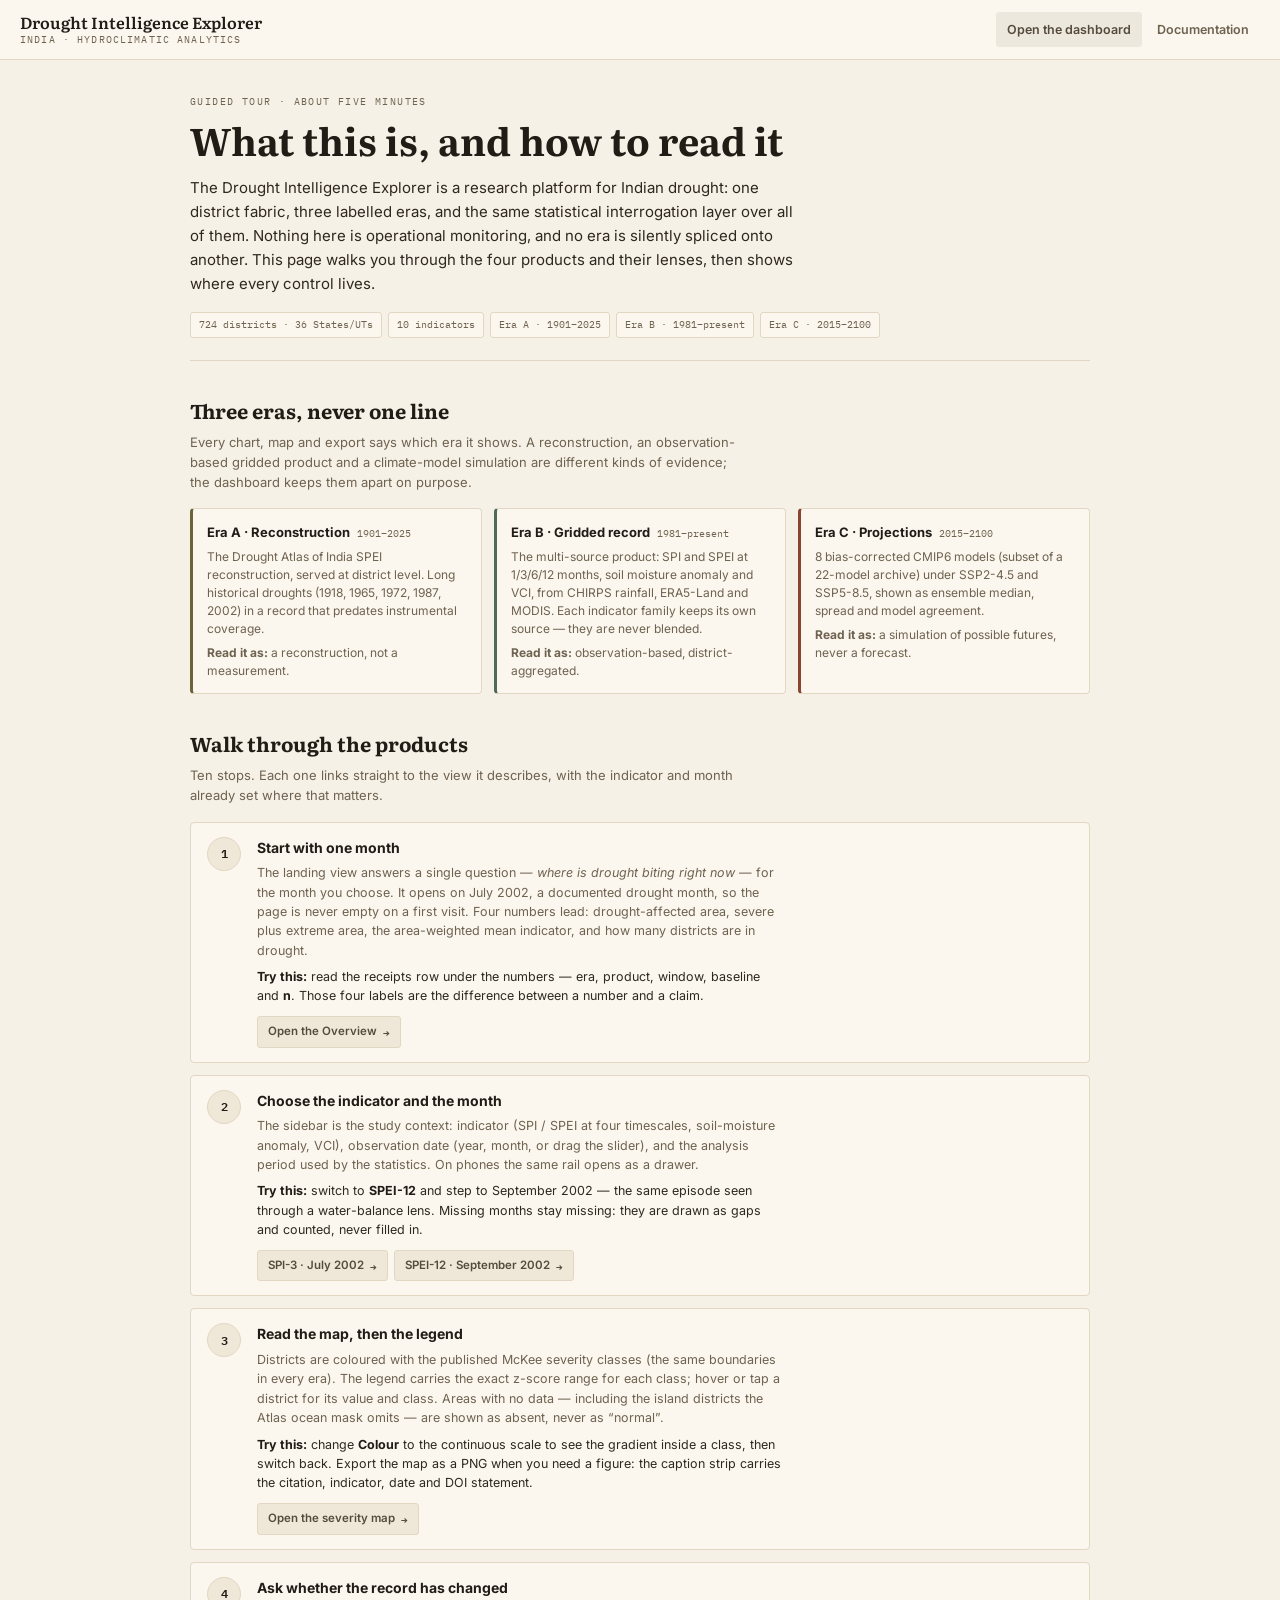
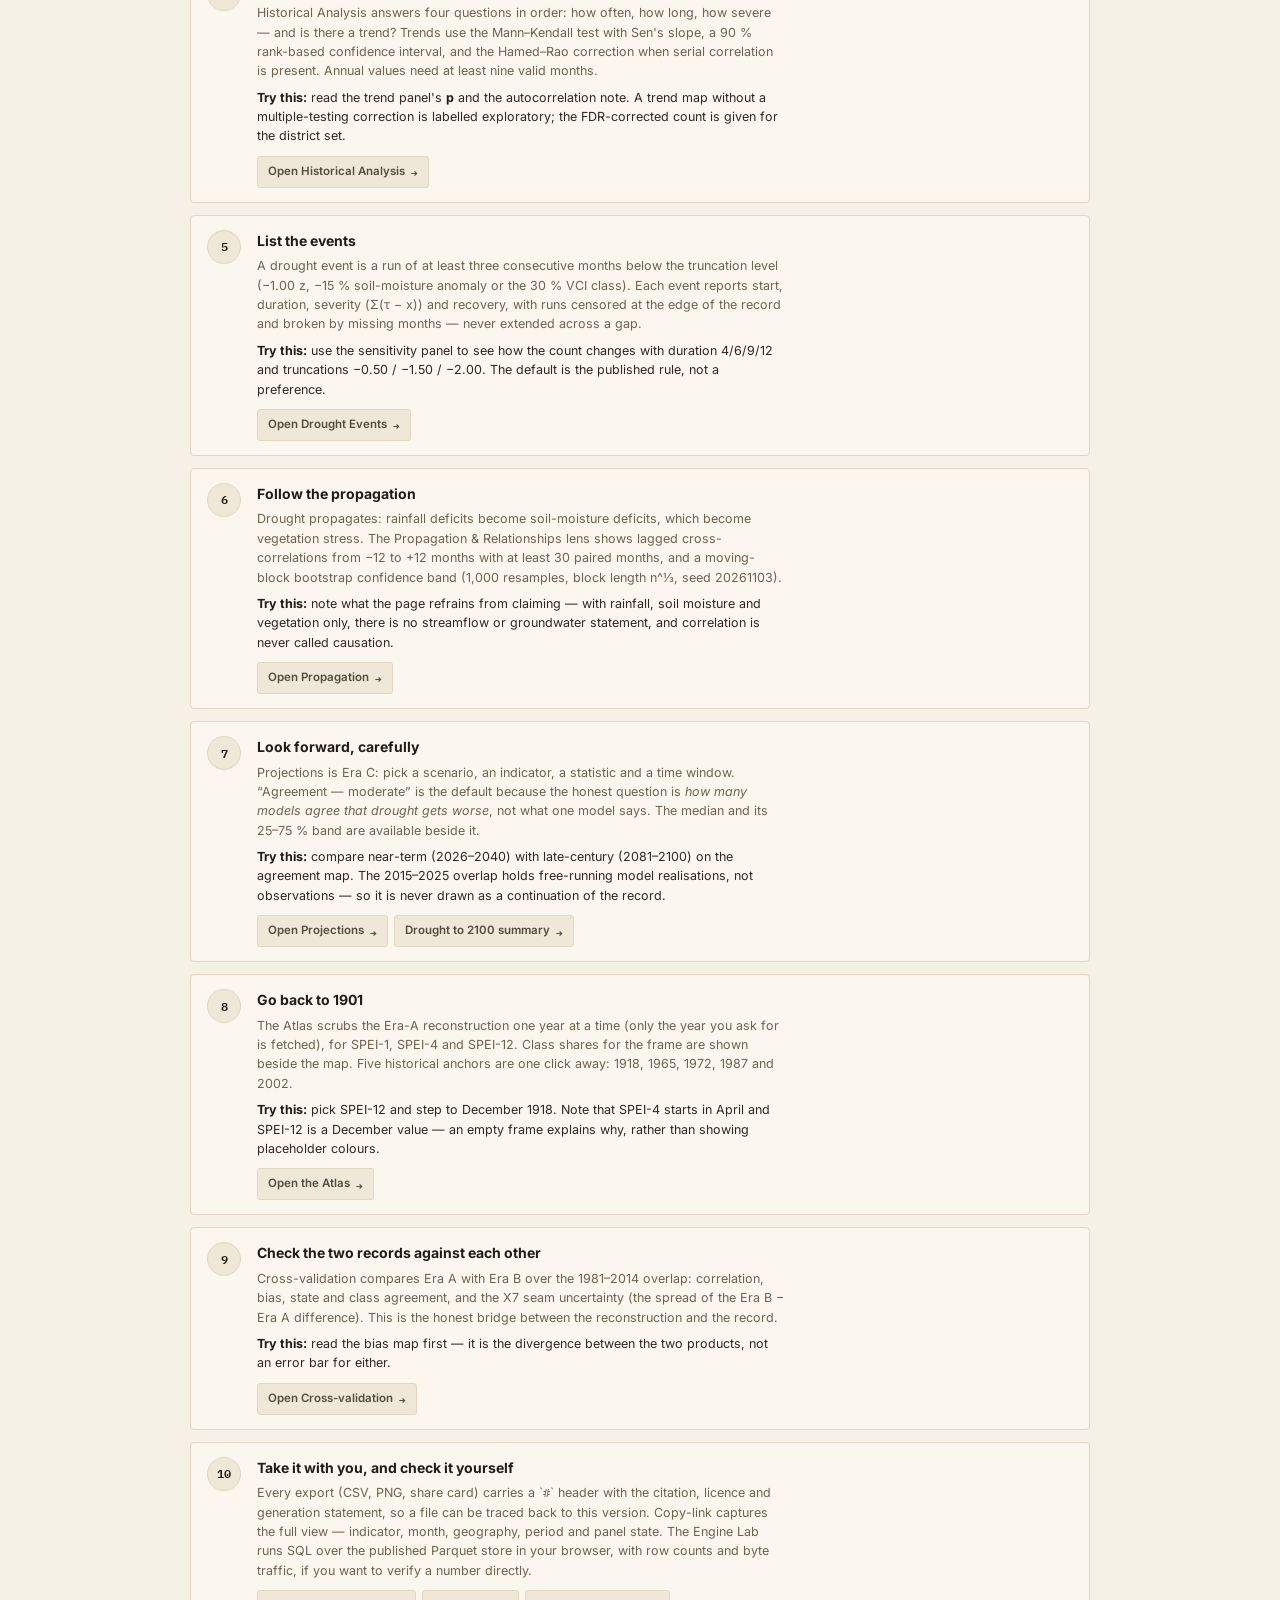
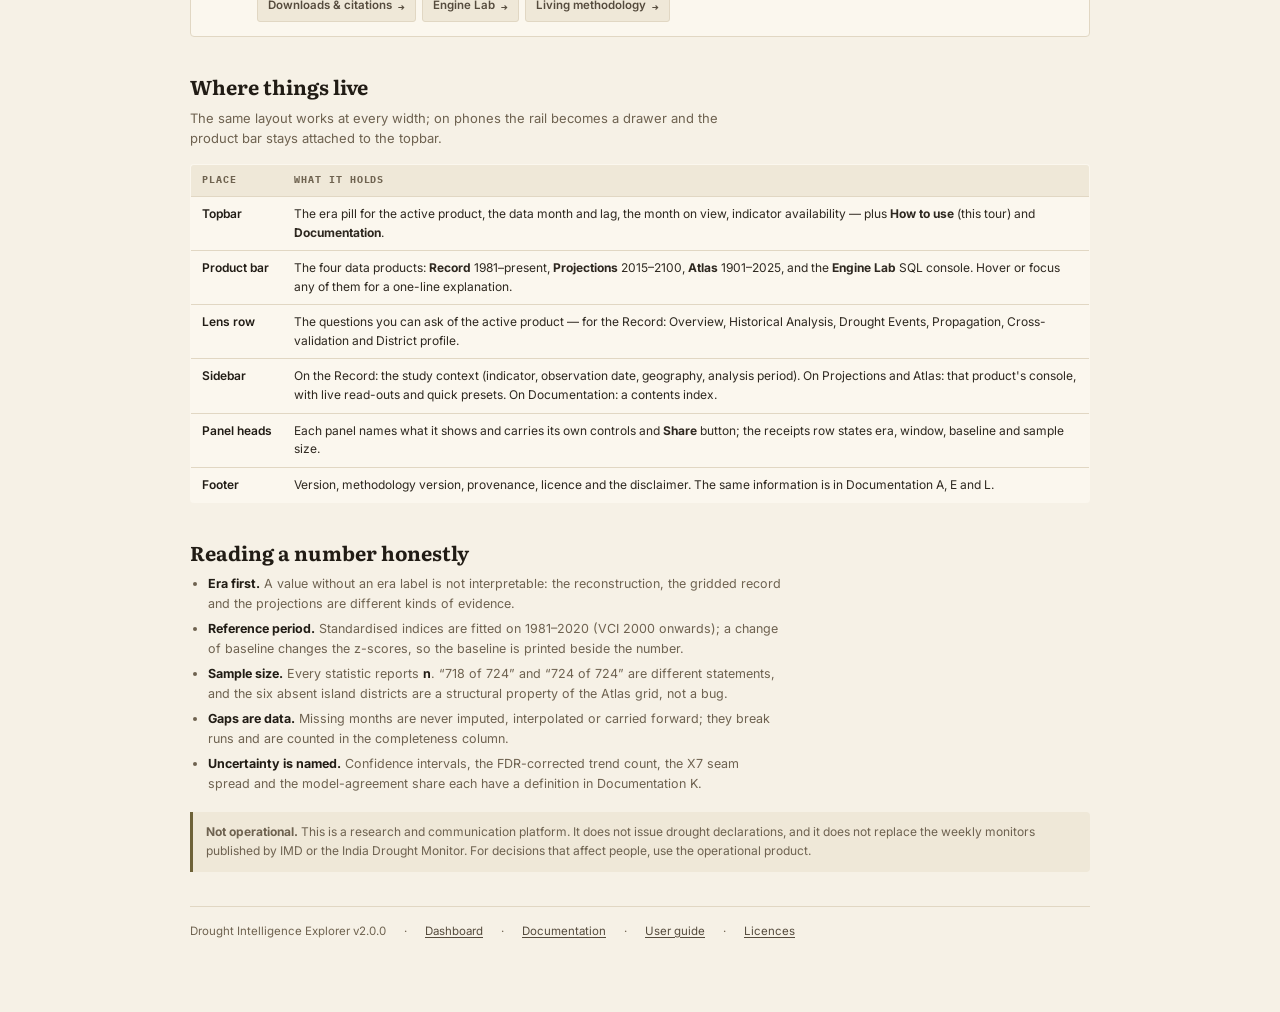
==== commit 05ee7b08: "UI: typography consistency pass, collapsed-rail actions and manuscript links (session 77)" ====
--- a/tour.html
+++ b/tour.html
@@ -16,14 +16,14 @@
       content="Ankit Deshmukh, Ph.D. — Pandit Deendayal Energy University"
     />
     <meta name="theme-color" content="#F6F1E6" />
-    <link rel="icon" type="image/svg+xml" href="assets/images/favicon.svg" />
+    <link rel="icon" type="image/svg+xml" href="assets/images/favicon.svg?v=2026-11-26b" />
     <link rel="preconnect" href="https://fonts.googleapis.com" />
     <link rel="preconnect" href="https://fonts.gstatic.com" crossorigin />
     <link
       href="https://fonts.googleapis.com/css2?family=Inter:wght@400;500;600;700&family=IBM+Plex+Mono:wght@400;500&family=Literata:ital,opsz,wght@0,7..72,400..700;1,7..72,400&display=swap"
       rel="stylesheet"
     />
-    <link rel="stylesheet" href="assets/css/style.css?v=2026-11-24i" />
+    <link rel="stylesheet" href="assets/css/style.css?v=2026-11-26b" />
     <style>
       /* Tour-only layout. Tokens, type and colours come from style.css so the
          tour reads as the same product, not a brochure. */
@@ -387,9 +387,9 @@
         <div class="tour-facts">
           <span class="tour-fact">724 districts · 36 States/UTs</span>
           <span class="tour-fact">10 indicators</span>
-          <span class="tour-fact">era A · 1901–2025</span>
-          <span class="tour-fact">era B · 1981–present</span>
-          <span class="tour-fact">era C · 2015–2100</span>
+          <span class="tour-fact">Era A · 1901–2025</span>
+          <span class="tour-fact">Era B · 1981–present</span>
+          <span class="tour-fact">Era C · 2015–2100</span>
         </div>
       </div>
 
@@ -577,7 +577,7 @@
           <div>
             <h3>Look forward, carefully</h3>
             <p>
-              Projections is era C: pick a scenario, an indicator, a statistic
+              Projections is Era C: pick a scenario, an indicator, a statistic
               and a time window. “Agreement — moderate” is the default because the
               honest question is <i>how many models agree that drought gets
               worse</i>, not what one model says. The median and its 25–75 % band
@@ -601,7 +601,7 @@
           <div>
             <h3>Go back to 1901</h3>
             <p>
-              The Atlas scrubs the era-A reconstruction one year at a time (only
+              The Atlas scrubs the Era-A reconstruction one year at a time (only
               the year you ask for is fetched), for SPEI-1, SPEI-4 and SPEI-12.
               Class shares for the frame are shown beside the map. Five historical
               anchors are one click away: 1918, 1965, 1972, 1987 and 2002.
@@ -622,9 +622,9 @@
           <div>
             <h3>Check the two records against each other</h3>
             <p>
-              Cross-validation compares era A with era B over the 1981–2014
+              Cross-validation compares Era A with Era B over the 1981–2014
               overlap: correlation, bias, state and class agreement, and the X7
-              seam uncertainty (the spread of the era B − era A difference). This
+              seam uncertainty (the spread of the Era B − Era A difference). This
               is the honest bridge between the reconstruction and the record.
             </p>
             <p class="step-try">
--- a/assets/css/style.css
+++ b/assets/css/style.css
@@ -69,6 +69,23 @@
     0 1px 4px rgba(62, 52, 38, 0.035);
   --radius: 4px;
   --radius-lg: 6px;
+  /* --- Type scale and tracking (2026-11-25) ------------------------------ *
+   * One scale for the whole UI. Micro-labels share a readable 10.5 px floor
+   * and one eyebrow tracking value; body/UI text uses 0.02 em; display serif
+   * stays slightly tight. Add a new size only by adding a token here. */
+  --t-10: 10px;
+  --t-11: 11px;
+  --t-12: 12px;
+  --t-13: 13px;
+  --t-13h: 13.5px;
+  --t-15: 15px;
+  --t-15h: 15.5px;
+  --t-18: 18px;
+  --t-19: 19px;
+  --track-tight: -0.01em;
+  --track: 0.02em;
+  --track-eyebrow: 0.09em;
+  --track-eyebrow-wide: 0.14em;
   /* --- Type system (M10.3b/M10.3c) --------------------------------------- *
    * Three voices, three jobs: Inter carries the dense analytical UI,
    * Literata is the editorial voice (display headings, key figures,
@@ -197,6 +214,8 @@
 }
 .brand-logo {
   flex: 0 0 auto;
+  display: block;
+  object-fit: contain;
   border-radius: 50%;
 }
 .brand-title {
@@ -2356,8 +2375,16 @@
   word-break: break-all;
 }
 .validation-report {
-  font-family: var(--mono);
-  font-size: 11px;
+  /* This is prose, not a code log: use the dashboard sans so it reads like
+   * the rest of the Documentation centre. It is the first child of section D
+   * and needed its own inset (it was flush against the panel edge). */
+  font-family: var(--font);
+  font-size: 12px;
+  line-height: 1.6;
+  padding: 6px 14px 4px;
+}
+.validation-report b {
+  color: var(--ink-strong);
 }
 .validation-report .vr-ok {
   color: var(--ok);
@@ -2438,6 +2465,15 @@
   text-align: center;
   max-width: 380px;
   padding: 20px;
+}
+.boot-logo {
+  flex: 0 0 auto;
+  display: block;
+  width: 60px;
+  height: 60px;
+  margin: 0 auto;
+  object-fit: contain;
+  border-radius: 50%;
 }
 .boot-title {
   font-size: 15px;
@@ -3295,11 +3331,69 @@
 .sidebar.is-collapsed .icon-btn.sidebar-expand {
   display: inline-flex;
 }
+/* Collapsed rail: keep the three actions people reach for most (Docs, Reset,
+   Copy link) plus Export within one click, instead of forcing a re-expand.
+   The stack is always in the DOM and only paints in the collapsed state; the
+   buttons mirror the footer controls through data-mini-action. */
+.sidebar-mini {
+  display: none;
+  flex-direction: column;
+  align-items: center;
+  gap: 6px;
+  padding: 10px 0;
+  border-bottom: 1px solid var(--navy-line);
+}
+.sidebar.is-collapsed .sidebar-mini {
+  display: flex;
+}
+.sidebar.is-collapsed .sidebar-head {
+  justify-content: center;
+  padding: 10px 6px;
+}
+.sidebar.is-collapsed .sidebar-head-actions {
+  gap: 0;
+}
+.mini-btn {
+  display: inline-flex;
+  align-items: center;
+  justify-content: center;
+  width: 30px;
+  height: 30px;
+  padding: 0;
+  border: 1px solid transparent;
+  border-radius: 9px;
+  background: transparent;
+  color: #6e6250;
+  cursor: pointer;
+  transition:
+    background-color 0.15s ease,
+    border-color 0.15s ease,
+    color 0.15s ease;
+}
+.mini-btn:hover {
+  color: #ffffff;
+  background: rgba(255, 255, 255, 0.12);
+  border-color: var(--rail-line);
+}
+.mini-btn:focus-visible {
+  outline: 2px solid var(--focus);
+  outline-offset: 1px;
+}
 
 /* --------------------------------------------------- Data & Methods accordions */
 details.acc-panel > summary.panel-head {
   list-style: none;
   cursor: pointer;
+  /* Keep the disclosure marker on the heading row at every width. With the
+   * base .panel-head flex-wrap:wrap, wide titles pushed the marker onto a
+   * line of its own at the left edge (the mobile bug in the E-N panels). */
+  flex-wrap: nowrap;
+  align-items: center;
+  gap: 10px;
+}
+details.acc-panel > summary.panel-head > .panel-titles {
+  flex: 1 1 auto;
+  min-width: 0;
 }
 details.acc-panel > summary.panel-head::-webkit-details-marker {
   display: none;
@@ -3312,8 +3406,8 @@
   height: 8px;
   border-right: 2px solid var(--ink-2);
   border-bottom: 2px solid var(--ink-2);
-  transform: rotate(135deg); /* points right when closed */
-  margin-left: 4px;
+  transform: rotate(-45deg); /* points right when closed */
+  margin-left: auto;
   transition: transform 0.15s ease;
 }
 details.acc-panel[open] > summary.panel-head::after {
@@ -3333,6 +3427,13 @@
 .acc-panel .about-body,
 .acc-panel .meth-body {
   border-top: 1px solid var(--border);
+}
+/* Section-heading blocks that sit directly inside an accordion (section D's
+ * IMD benchmark) share the 14 px content inset used by .panel-note and
+ * .validation-report; they were flush against the panel edge. */
+#viewData .doc-sec > .gov-h {
+  padding-left: 14px;
+  padding-right: 14px;
 }
 
 .dl-citation {
@@ -3955,10 +4056,13 @@
 }
 
 /* ------------------------------- documentation panel reorder (pure CSS) -- *
- * Panels keep their DOM positions and stable A-J ids; flex `order` renders
- * them in the Documentation & Resources taxonomy sequence:
- * A About · B Data sources · C Methodology · D Validation · E Uncertainty ·
- * F Reproducibility · G Downloads · H Versions · I Guide · J Glossary. */
+ * Panels keep their DOM positions and stable A–P ids; flex `order` renders
+ * them in letter order, matching the contents nav:
+ * A About · B Data · C Methodology · D Validation · E Uncertainty ·
+ * F Reproducibility · G Downloads · H Versions · I Guide · J Glossary ·
+ * K Living methodology · L Governance · M Reality · N Status · P SQL.
+ * Every section needs an explicit order — sections without one default to 0
+ * and jump ahead of A (the bug that made the page open with K). */
 #viewData {
   display: flex;
   flex-direction: column;
@@ -4001,6 +4105,21 @@
 }
 #viewData > #doc-j-glossary {
   order: 11;
+}
+#viewData > #doc-k-methodology {
+  order: 12;
+}
+#viewData > #doc-l-governance {
+  order: 13;
+}
+#viewData > #doc-m-reality {
+  order: 14;
+}
+#viewData > #doc-n-status {
+  order: 15;
+}
+#viewData > #doc-p-sql {
+  order: 16;
 }
 .doc-nav-links button:hover {
   border-color: var(--ws-ink);
@@ -7409,6 +7528,313 @@
   }
 }
 
-
-
-
+/* ===========================================================================
+   Aesthetic pass — compact, rounded controls (D23, 2026-11-24)
+   ---------------------------------------------------------------------------
+   Owner request: buttons and selectors feel too tall and too square in both
+   the rail and the panels. One control scale now applies everywhere: 30 px
+   tall on the desktop, 34-38 px on phones (still above the 24 px WCAG 2.5.8
+   minimum), with a soft 9-10 px radius. The map head keeps its title and
+   Export PNG on one row on phones. Data colours and the severity ramp are
+   untouched (R2/R9/D10). */
+:root {
+  --ctl-h: 30px;
+  --ctl-r: 9px;
+}
+.btn {
+  min-height: var(--ctl-h);
+  padding: 4px 11px;
+  border-radius: var(--ctl-r);
+}
+.icon-btn {
+  width: var(--ctl-h);
+  height: var(--ctl-h);
+  border-radius: 8px;
+}
+.topnav a.top-util,
+.topnav .icon-btn {
+  border-radius: var(--ctl-r);
+}
+select,
+input[type="search"],
+.panel-ctl,
+.evo-speed,
+.mini-field select {
+  min-height: var(--ctl-h);
+  padding-top: 4px;
+  padding-bottom: 4px;
+  border-radius: var(--ctl-r);
+}
+.seg {
+  border-radius: 10px;
+}
+.seg span,
+.panel-actions .seg span {
+  padding: 4px 10px;
+}
+.chip {
+  border-radius: 6px;
+}
+.pager button {
+  height: var(--ctl-h);
+  min-width: var(--ctl-h);
+  border-radius: 8px;
+}
+.foot-btn {
+  min-height: 38px;
+  padding: 4px 2px 3px;
+  gap: 2px;
+  border-radius: 8px;
+}
+.map-toolbar {
+  padding: 7px 14px;
+  gap: 7px 14px;
+}
+.map-toolbar .switch {
+  margin-bottom: 0;
+}
+.panel-head {
+  padding-top: 10px;
+  padding-bottom: 10px;
+}
+/* Documentation prose never inherits a code face; only <code>, <pre> and
+ * .mono carry the mono family. */
+#viewData .table-help,
+#viewData .panel-note,
+#viewData .side-note {
+  font-family: var(--font);
+}
+
+@media (max-width: 760px) {
+  :root {
+    --topbar-h: 54px;
+  }
+  .topbar {
+    grid-template-columns: 38px minmax(0, 1fr) auto;
+  }
+  .icon-btn,
+  .topnav a.top-util,
+  .topnav button {
+    width: 38px;
+    height: 38px;
+    min-width: 38px;
+    min-height: 38px;
+    padding: 0;
+  }
+  .vi-title .icon-btn.vi-toggle {
+    width: 30px;
+    height: 30px;
+    margin: -3px;
+  }
+  .btn {
+    min-height: 34px;
+    padding: 5px 11px;
+    border-radius: 10px;
+  }
+  select,
+  input[type="search"],
+  .panel-ctl,
+  .evo-speed {
+    min-height: 34px;
+    padding-top: 5px;
+    padding-bottom: 5px;
+    border-radius: 10px;
+  }
+  .seg span,
+  .panel-actions .seg span {
+    padding: 8px 12px;
+  }
+  .ind-opt,
+  .switch {
+    min-height: 38px;
+  }
+  .doc-nav-links button {
+    min-height: 36px;
+  }
+  .doc-top,
+  .ev-jump button {
+    min-height: 38px;
+  }
+  .pager button {
+    height: 38px;
+    min-width: 38px;
+  }
+  /* Title and Export PNG stay on one row; the title wraps inside its column
+   * instead of pushing the action to a second line. */
+  .map-panel > .panel-head {
+    flex-wrap: nowrap;
+    align-items: center;
+    gap: 8px;
+  }
+  .map-panel > .panel-head .panel-titles {
+    flex: 1 1 0;
+    min-width: 0;
+  }
+  .map-panel > .panel-head .panel-actions {
+    flex: 0 0 auto;
+    width: auto;
+  }
+  .map-panel .panel-title {
+    font-size: 14px;
+  }
+  .map-panel > .panel-head .btn {
+    padding-left: 9px;
+    padding-right: 9px;
+  }
+}
+
+/* ===========================================================================
+   Typography consistency (2026-11-25) — one floor, one tracking, one mono.
+   A live audit found 55 micro-labels at 8.5 px, 46 at 9 px and 32 at 9.5 px,
+   and inline <code> with no rule at all: it fell back to the browser's default
+   `monospace` face at four arbitrary sizes. Uppercase chrome labels now share
+   one readable floor (10.5 px) and one tracking token; code/pre always use
+   IBM Plex Mono and scale relative to their context, so the same token never
+   changes face or jumps size between panels.
+   =========================================================================== */
+code,
+kbd,
+samp,
+pre {
+  font-family: var(--mono);
+  font-variant-numeric: tabular-nums;
+  letter-spacing: 0;
+}
+code,
+kbd,
+samp {
+  font-size: 0.94em;
+}
+
+/* The uppercase micro-label family: chrome, not data. Weights, colours and
+   casing roles are unchanged; only the floor and the tracking are shared. */
+.foot-btn,
+.rail-nav-title,
+.flow-stage-label,
+.flow-era .era-chip,
+.lens-label,
+.rail-sec-ref,
+.issue-sev,
+.rk-badge,
+.evidence .ev-how,
+.evidence .ev-k,
+td .sparse-tag,
+.side-group-label,
+.colour-rule-label,
+.ind-group-label,
+.tag-na,
+.kpi-demo-tag,
+.footer-title-sm {
+  font-size: 10.5px;
+  letter-spacing: var(--track-eyebrow);
+}
+/* Long-form fine print and map labels get the same readable floor without
+   being forced into the uppercase micro style. */
+.footer-disclaimer {
+  font-size: 10.5px;
+}
+.map-label.district {
+  font-size: 10px;
+}
+/* Footer actions are a five-across grid at the compact height, so they use
+   the tighter body tracking to stay on one line at 10.5 px. `minmax(0, 1fr)`
+   keeps the five tracks equal even if a label is long. */
+.foot-actions {
+  grid-template-columns: repeat(5, minmax(0, 1fr));
+}
+.foot-actions .foot-btn {
+  min-width: 0;
+  letter-spacing: var(--track);
+}
+/* At 320 px the five tracks are 45 px: drop the last 0.02 em so "EXPORT"
+   stays on one line inside the button. */
+@media (max-width: 360px) {
+  .foot-actions .foot-btn {
+    letter-spacing: 0;
+  }
+}
+/* Data/values in mono keep their context size; only the face and the numeric
+   feature set are fixed. */
+.mono {
+  font-variant-numeric: tabular-nums;
+}
+/* The Engine Lab catalog's raw id is a meta line under the human name, never
+   a second inline token ("VCI vci"). */
+.el-var-id {
+  display: block;
+  margin-top: 1px;
+  font-size: 10.5px;
+  color: var(--ink-faint);
+}
+/* Inline sub-line inside a table cell. `.table-help` is a panel-level help
+   block with padding and its own background; reusing it here produced a
+   boxed, offset strip inside the cell (the documented "district_month"
+   anomaly). */
+.cell-sub {
+  display: block;
+  margin-top: 2px;
+  font-size: 10.5px;
+  line-height: 1.4;
+  color: var(--ink-soft);
+}
+
+/* Manuscript calls to action: the same quiet outlined button as the rest of
+   Documentation, kept on one wrapping row. */
+.doc-cta-row {
+  display: flex;
+  flex-wrap: wrap;
+  gap: 8px;
+  margin: 10px 0 4px;
+}
+.doc-cta-row .btn {
+  text-decoration: none;
+}
+.dl-manuscript {
+  margin: 0 14px 12px;
+  padding: 12px 14px;
+  border: 1px solid var(--hairline);
+  border-left: 3px solid var(--accent);
+  border-radius: var(--radius);
+  background: var(--surface);
+}
+.dl-manuscript .small {
+  margin: 6px 0 0;
+  max-width: 78ch;
+}
+.dl-manuscript .dl-cite-h {
+  padding: 0;
+  margin: 0;
+}
+
+@media (max-width: 640px) {
+  .foot-btn {
+    font-size: 10.5px;
+  }
+}
+
+/* F13: a visible scroll affordance on horizontally scrolling tables. The
+   `local`/`scroll` background pair shows the shadow only while there is more
+   table to the left or right, so the cue is honest at both ends. */
+.table-scroll {
+  background:
+    linear-gradient(to right, var(--surface) 30%, rgba(251, 247, 238, 0))
+      left center / 28px 100% no-repeat local,
+    linear-gradient(to left, var(--surface) 30%, rgba(251, 247, 238, 0))
+      right center / 28px 100% no-repeat local,
+    radial-gradient(
+        farthest-side at 0 50%,
+        rgba(46, 40, 32, 0.16),
+        rgba(46, 40, 32, 0)
+      )
+      left center / 12px 100% no-repeat scroll,
+    radial-gradient(
+        farthest-side at 100% 50%,
+        rgba(46, 40, 32, 0.16),
+        rgba(46, 40, 32, 0)
+      )
+      right center / 12px 100% no-repeat scroll;
+}
+
+
+
+
